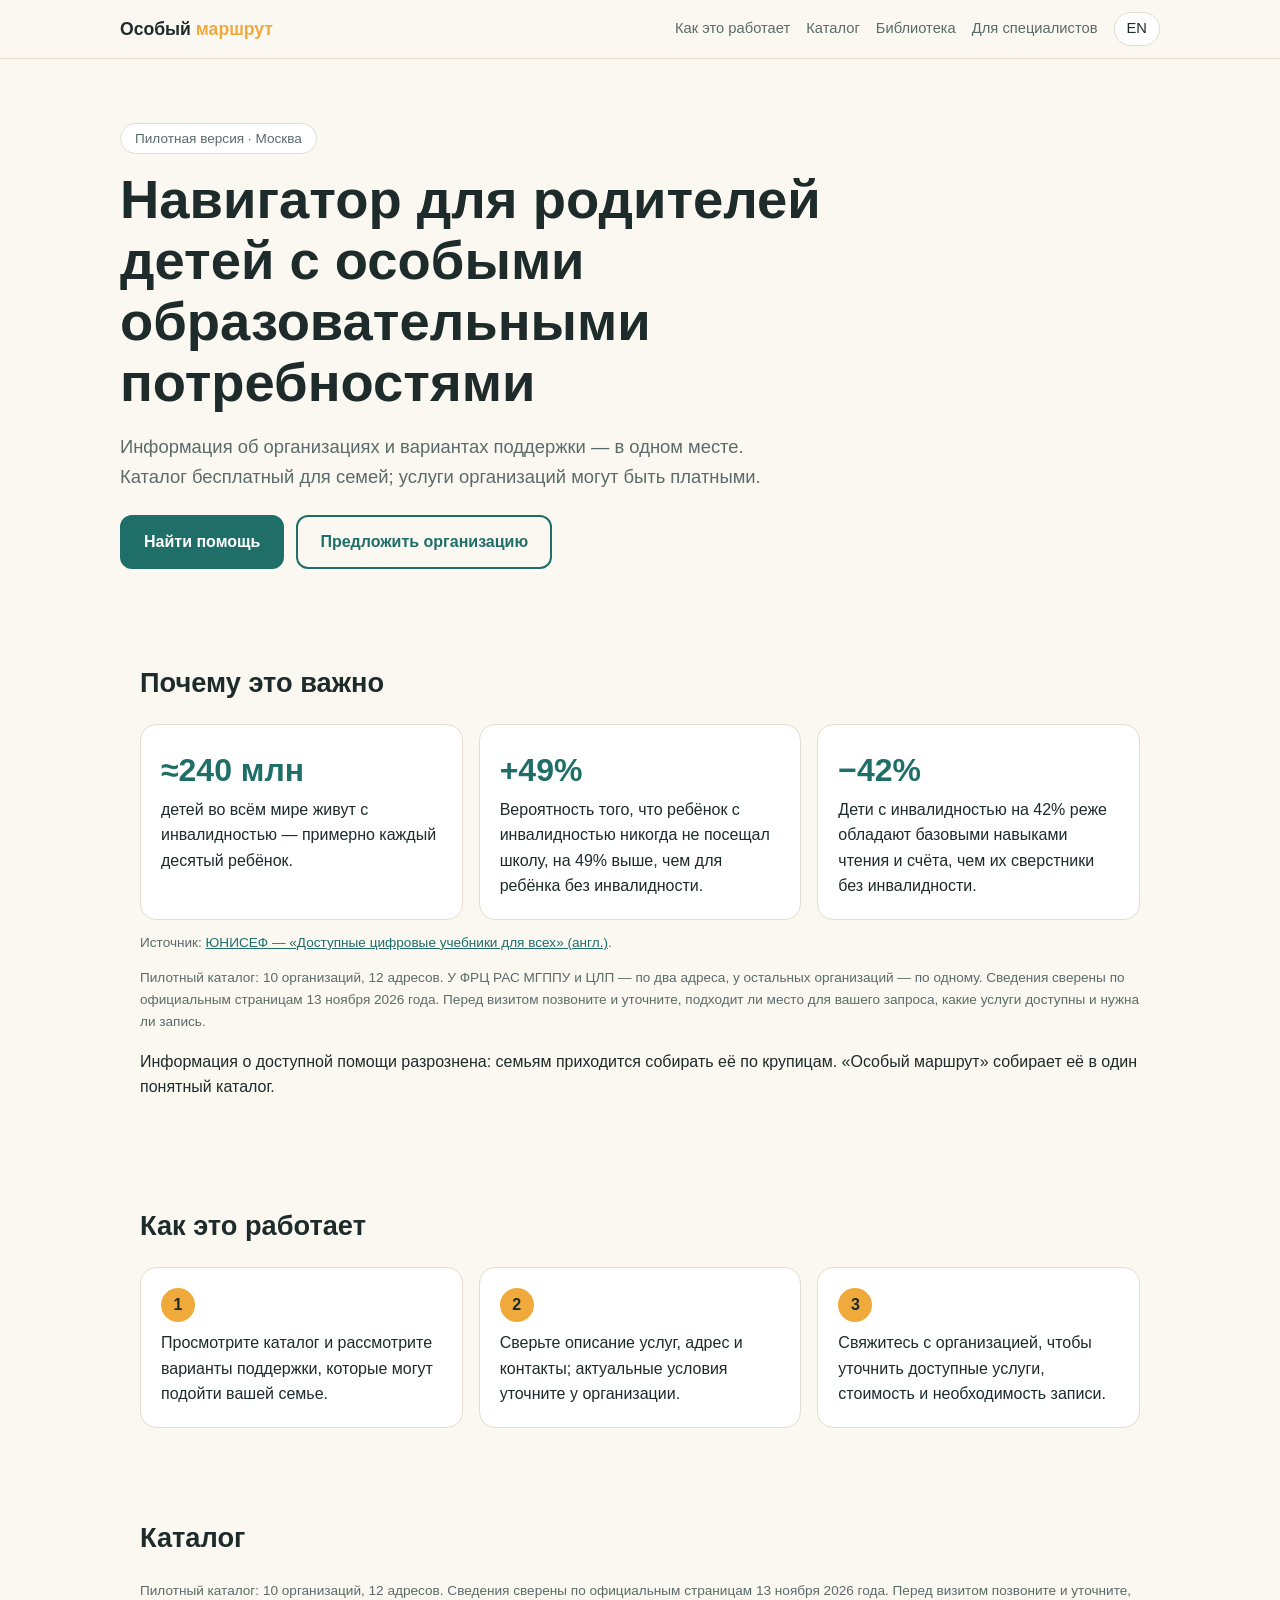
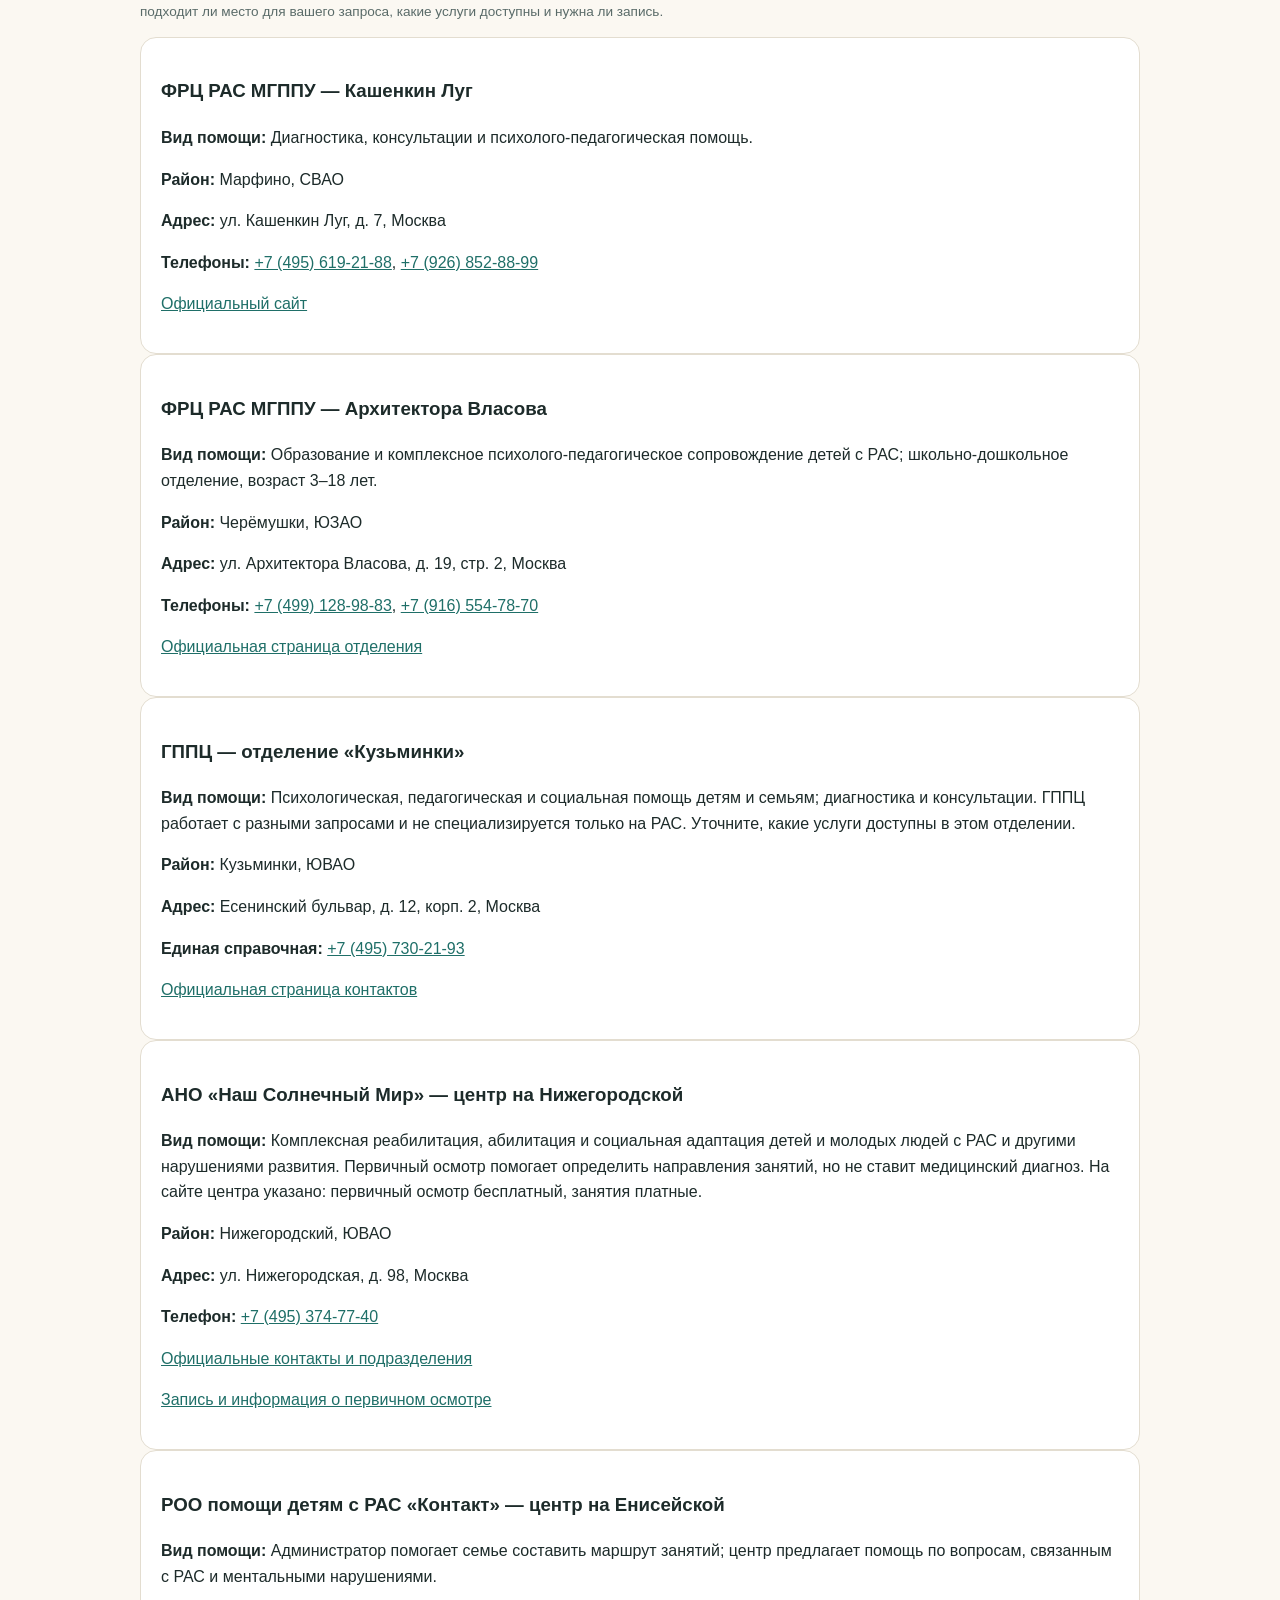
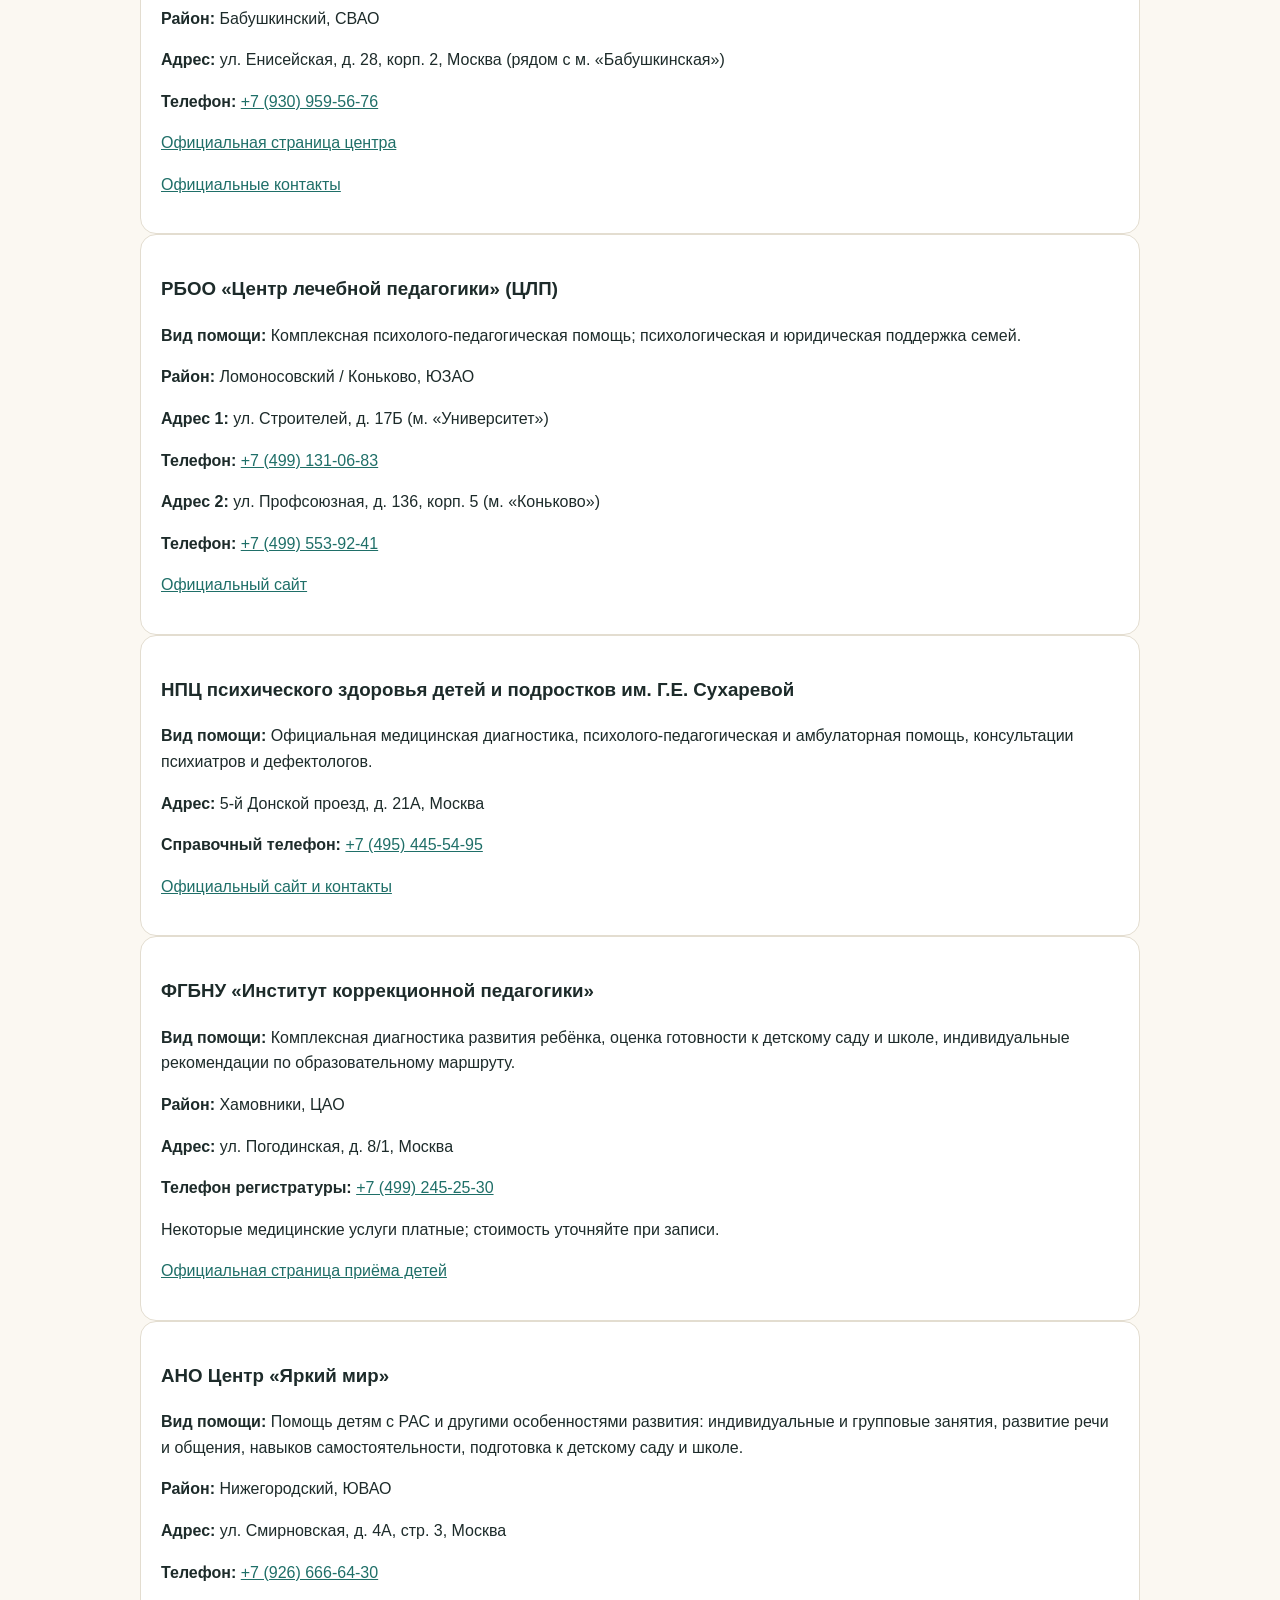
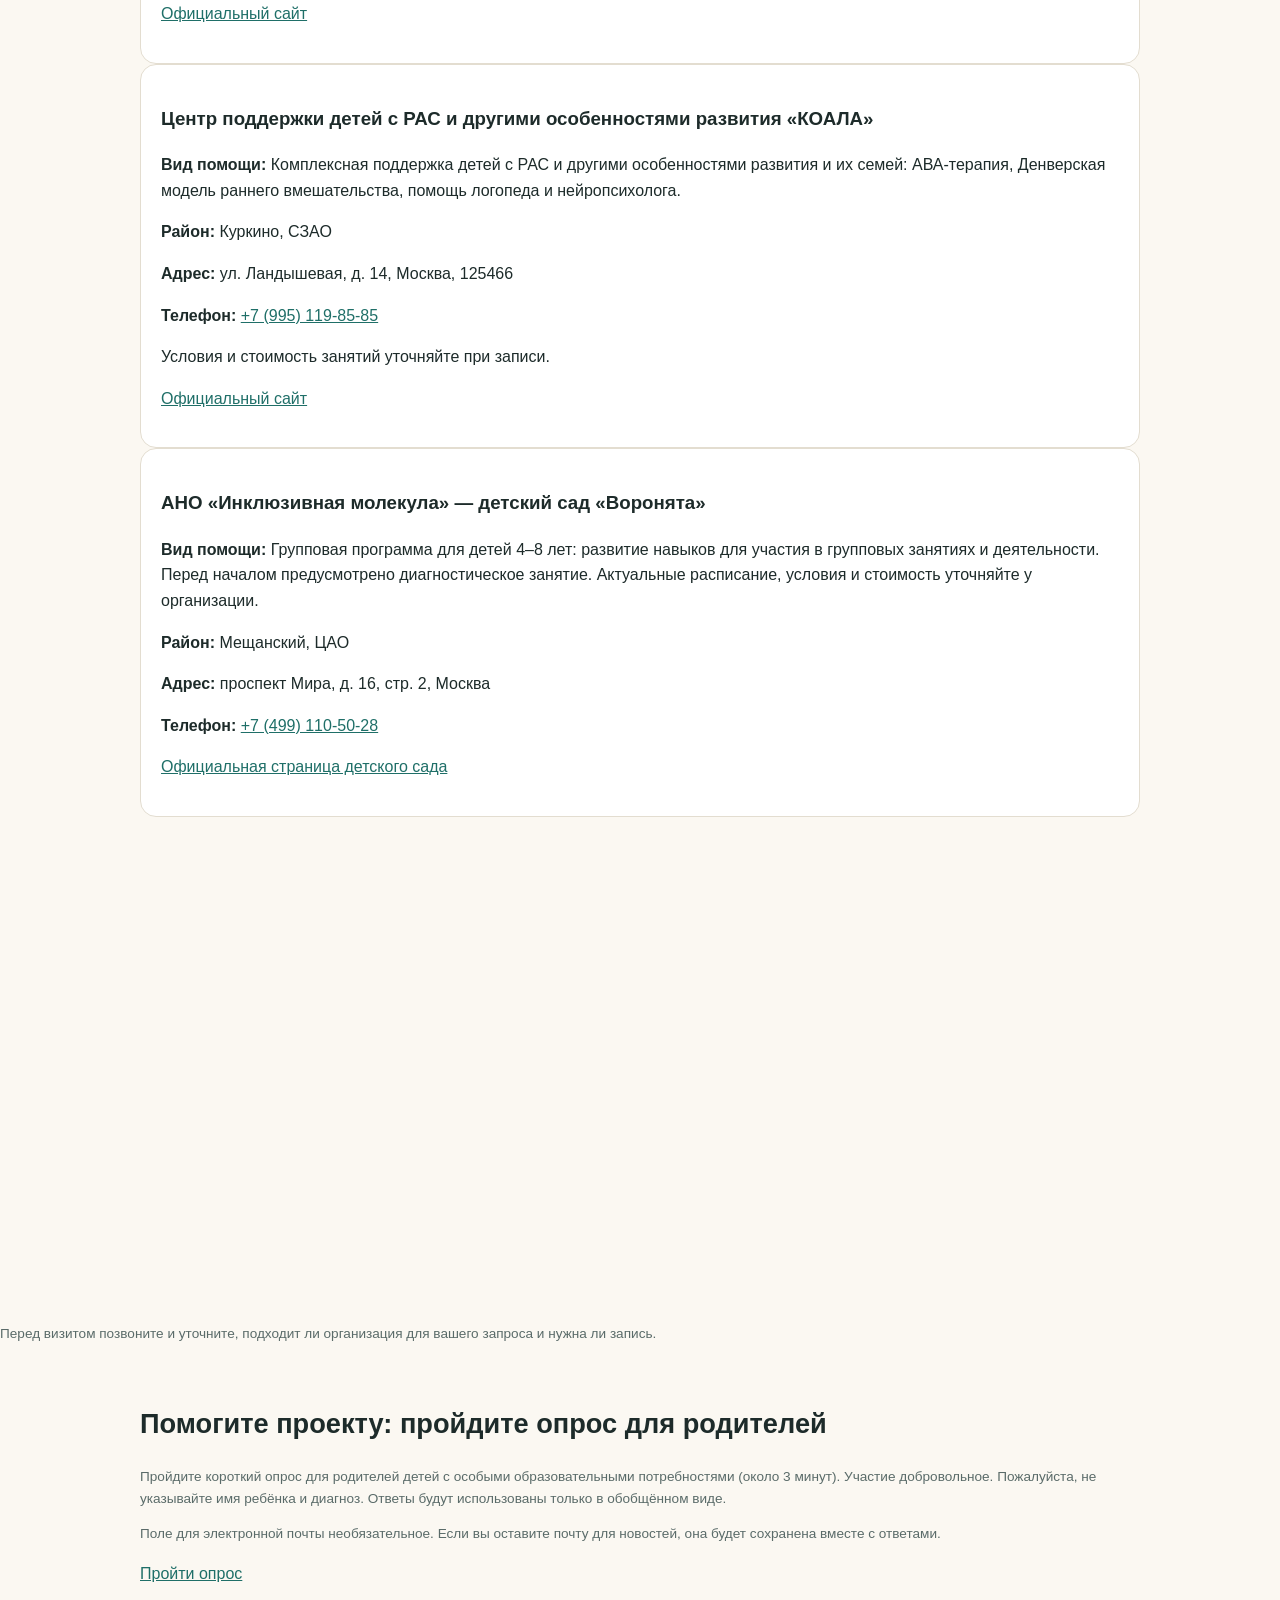
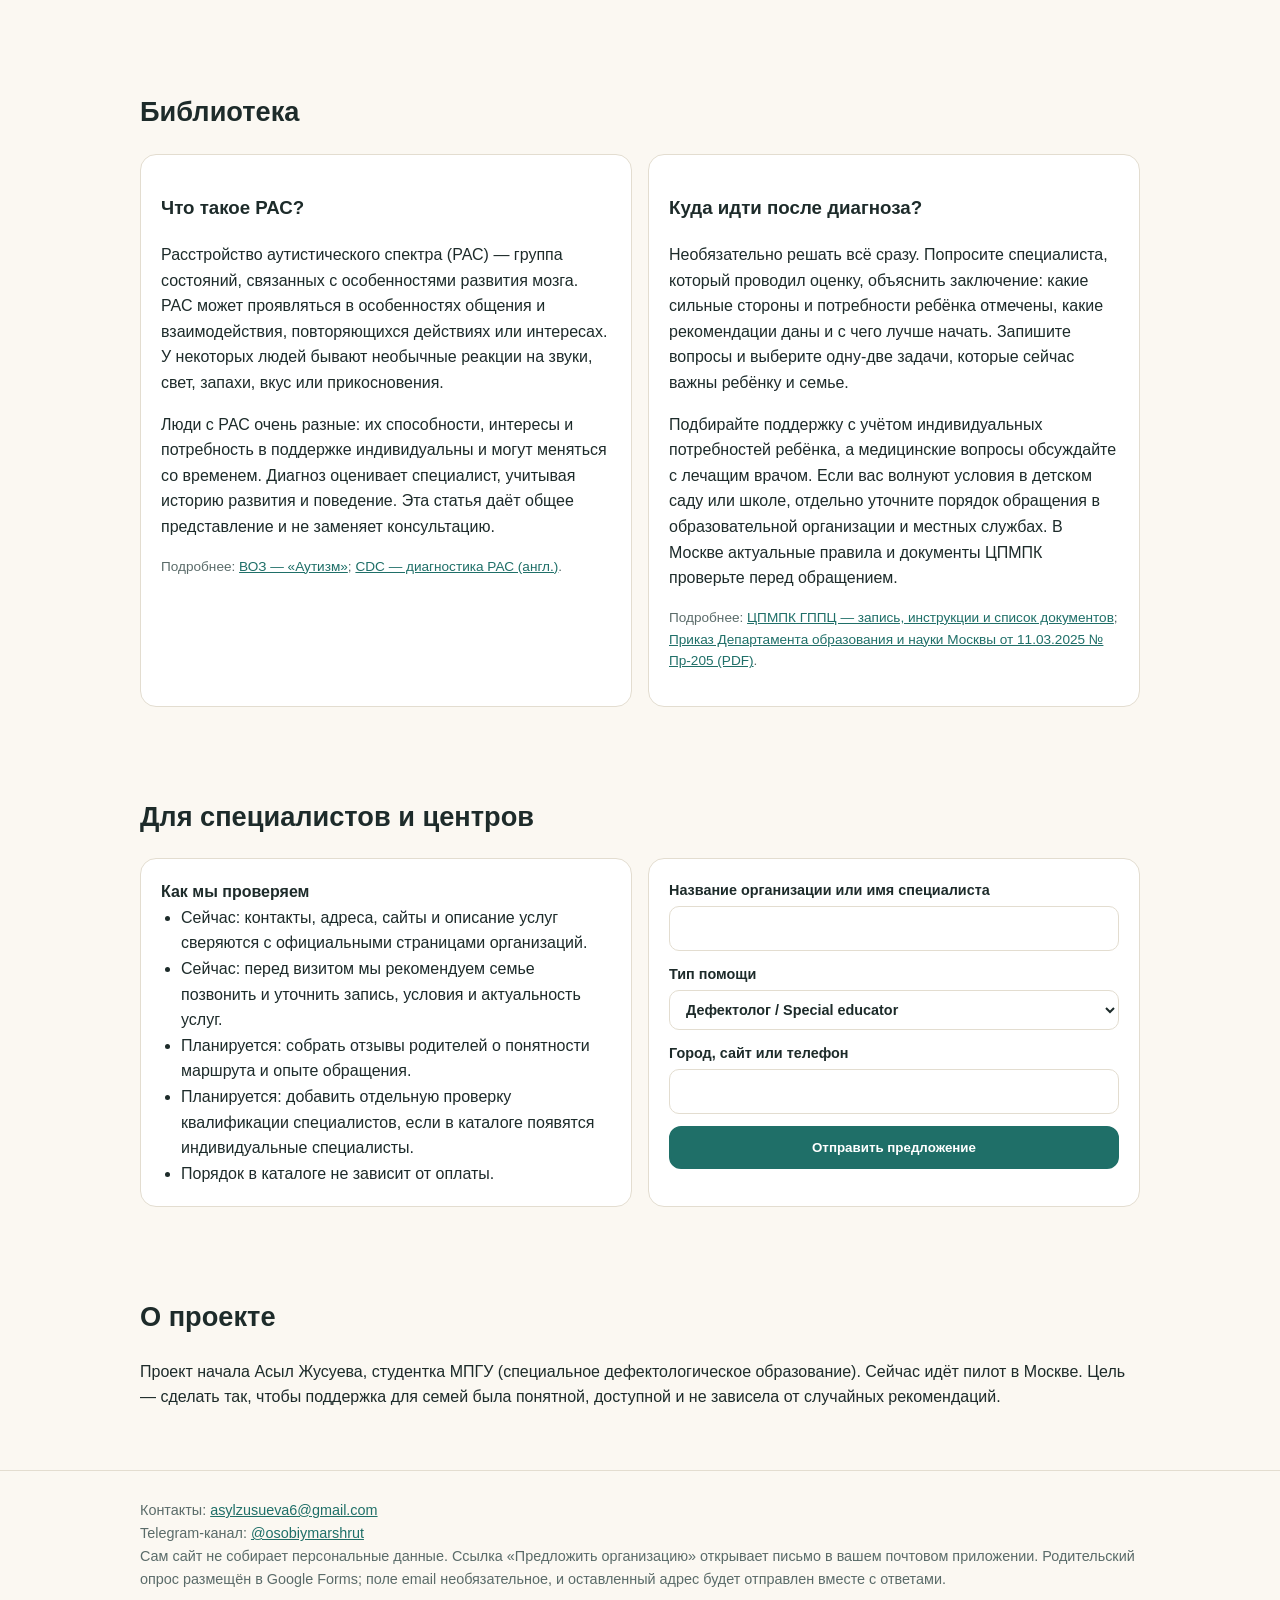
==== index.html @ 994936f3 "Update index.html" ====
<!DOCTYPE html>
<html lang="ru">
<head>
<meta name="description" content="Бесплатный навигатор для родителей детей с особыми образовательными потребностями: каталог организаций в Москве, библиотека, результаты пилотного опроса.">
<meta property="og:title" content="Особый маршрут — навигатор для родителей">
<meta property="og:description" content="Каталог организаций и полезные материалы для семей. Пилотная версия, Москва.">
<meta property="og:type" content="website">
<meta name="theme-color" content="#1f6f68">
<link rel="icon" href="data:image/svg+xml,%3Csvg xmlns='http://www.w3.org/2000/svg' viewBox='0 0 100 100'%3E%3Ctext y='.9em' font-size='90'%3E🧭%3C/text%3E%3C/svg%3E">
<style>
:root{--bg:#fbf8f2;--card:#fff;--ink:#1d2b2a;--muted:#5a6b69;--brand:#1f6f68;--brand-ink:#fff;--accent:#f0a93b;--line:#e3ddd0;box-sizing:border-box;padding-top:env(safe-area-inset-top,0px);padding-bottom:env(safe-area-inset-bottom,0px)}
@media (prefers-color-scheme:dark){:root:not([data-theme="light"]){--bg:#121a19;--card:#1b2625;--ink:#eef3f1;--muted:#a3b3b0;--brand:#4fb8ae;--brand-ink:#0c1f1d;--accent:#f0b24f;--line:#2c3b39}}
:root[data-theme="dark"]{--bg:#121a19;--card:#1b2625;--ink:#eef3f1;--muted:#a3b3b0;--brand:#4fb8ae;--brand-ink:#0c1f1d;--accent:#f0b24f;--line:#2c3b39}
html{scroll-padding-top:env(safe-area-inset-top,0px);scroll-behavior:smooth}
*,*::before,*::after{box-sizing:border-box}
body{margin:0;background:var(--bg);color:var(--ink);font-family:Manrope,"Segoe UI",Arial,sans-serif;line-height:1.6}
a{color:var(--brand)}
.wrap{max-width:1040px;margin:0 auto;padding:0 20px}
header{position:sticky;top:env(safe-area-inset-top,0px);z-index:5;background:var(--bg);border-bottom:1px solid var(--line)}
.bar{display:flex;align-items:center;justify-content:space-between;gap:12px;padding:12px 0}
.logo{font-weight:800;text-decoration:none;color:var(--ink);font-size:1.1rem}
.logo span{color:var(--accent)}
nav{display:flex;align-items:center;gap:16px;font-size:.92rem}
nav a{text-decoration:none;color:var(--muted)}
nav a:hover{color:var(--brand)}
@media(max-width:700px){nav a.l{display:none}}
.lang{border:1px solid var(--line);background:var(--card);color:var(--ink);border-radius:999px;padding:4px 12px;font:inherit;cursor:pointer}
.hero{padding:64px 0 48px}
.kick{display:inline-block;background:var(--card);border:1px solid var(--line);border-radius:999px;padding:4px 14px;font-size:.85rem;color:var(--muted)}
h1{font-size:clamp(2rem,5vw,3.4rem);line-height:1.12;margin:16px 0;font-weight:800;max-width:15em}
.lead{font-size:1.15rem;color:var(--muted);max-width:36em}
.btns{display:flex;flex-wrap:wrap;gap:12px;margin-top:24px}
.btn{display:inline-block;padding:12px 22px;border-radius:12px;font-weight:600;text-decoration:none;border:2px solid var(--brand)}
.btn.p{background:var(--brand);color:var(--brand-ink)}
.btn.s{color:var(--brand)}
section{padding:44px 0}
h2{font-size:1.7rem;margin:0 0 20px}
.grid{display:grid;grid-template-columns:repeat(auto-fit,minmax(230px,1fr));gap:16px}
.card{background:var(--card);border:1px solid var(--line);border-radius:16px;padding:20px}
.num{font-size:2rem;font-weight:800;color:var(--brand)}
.step b{display:inline-grid;place-items:center;width:34px;height:34px;border-radius:50%;background:var(--accent);color:#1d2b2a;margin-bottom:8px}
.note{font-size:.85rem;color:var(--muted);margin-top:12px}
.empty{border:2px dashed var(--line);border-radius:16px;padding:28px;text-align:center;color:var(--muted)}
form{display:grid;gap:12px;max-width:560px}
label{font-size:.9rem;font-weight:600;display:grid;gap:4px}
input,select,textarea{font:inherit;padding:10px 12px;border-radius:10px;border:1px solid var(--line);background:var(--card);color:var(--ink);width:100%}
ul.chk{padding-left:20px;margin:0}
footer{border-top:1px solid var(--line);padding:28px 0;color:var(--muted);font-size:.9rem}
</style>
</head>
<body>
<header><div class="wrap bar">
  <a class="logo" href="#top">Особый <span>маршрут</span></a>
  <nav>
    <a class="l" href="#how" data-ru="Как это работает" data-en="How it works">Как это работает</a>
    <a class="l" href="#catalog" data-ru="Каталог" data-en="Catalog">Каталог</a>
    <a class="l" href="#library" data-ru="Библиотека" data-en="Library">Библиотека</a>
    <a class="l" href="#join" data-ru="Для специалистов" data-en="For specialists">Для специалистов</a>
    <button class="lang" id="lang" type="button" aria-label="Language">EN</button>
  </nav>
</div></header>

<main id="top">
<div class="wrap hero">
  <span class="kick" data-ru="Пилотная версия · Москва" data-en="Pilot version · Moscow">Пилотная версия · Москва</span>
  <h1 data-ru="Навигатор для родителей детей с особыми образовательными потребностями" data-en="A navigator for parents of children with special educational needs">Навигатор для родителей детей с особыми образовательными потребностями</h1>
<p class="lead" data-ru="Информация об организациях и вариантах поддержки — в одном месте. Каталог бесплатный для семей; услуги организаций могут быть платными." data-en="Information about organizations and support options in one place. The catalog is free to use; services may have fees.">Информация об организациях и вариантах поддержки — в одном месте. Каталог бесплатный для семей; услуги организаций могут быть платными.</p>  <div class="btns">
    <a class="btn p" href="#catalog" data-ru="Найти помощь" data-en="Find support">Найти помощь</a>
    <a class="btn s" href="#join" data-ru="Предложить организацию" data-en="Suggest an organization">Предложить организацию</a>
  </div>
</div>

<section><div class="wrap">
  <h2 data-ru="Почему это важно" data-en="Why it matters">Почему это важно</h2>
  <div class="grid">
    <div class="card"><div class="num">≈240 <span data-ru="млн" data-en="million">млн</span></div><div data-ru="детей во всём мире живут с инвалидностью — примерно каждый десятый ребёнок." data-en="children worldwide live with a disability — about one in ten children.">детей во всём мире живут с инвалидностью — примерно каждый десятый ребёнок.</div></div>
<div class="card"><div class="num">+49%</div><div data-ru="Вероятность того, что ребёнок с инвалидностью никогда не посещал школу, на 49% выше, чем для ребёнка без инвалидности." data-en="Children with disabilities are 49% more likely than children without disabilities to have never attended school.">Вероятность того, что ребёнок с инвалидностью никогда не посещал школу, на 49% выше, чем для ребёнка без инвалидности.</div></div>
<div class="card"><div class="num">−42%</div><div data-ru="Дети с инвалидностью на 42% реже обладают базовыми навыками чтения и счёта, чем их сверстники без инвалидности." data-en="Children with disabilities are 42% less likely than their peers without disabilities to have foundational reading and numeracy skills.">Дети с инвалидностью на 42% реже обладают базовыми навыками чтения и счёта, чем их сверстники без инвалидности.</div></div>
  </div>
  <p class="note"><span data-ru="Источник:" data-en="Source:">Источник:</span> <a href="https://www.unicef.org/digitaleducation/reports/accessible-digital-textbooks-all" target="_blank" rel="noopener noreferrer" data-ru="ЮНИСЕФ — «Доступные цифровые учебники для всех» (англ.)" data-en="UNICEF — Accessible Digital Textbooks for All">ЮНИСЕФ — «Доступные цифровые учебники для всех» (англ.)</a>.</p>
<p class="note" data-ru="Пилотный каталог: 10 организаций, 12 адресов. У ФРЦ РАС МГППУ и ЦЛП — по два адреса, у остальных организаций — по одному. Сведения сверены по официальным страницам 13 ноября 2026 года. Перед визитом позвоните и уточните, подходит ли место для вашего запроса, какие услуги доступны и нужна ли запись." data-en="Pilot catalog: 10 organizations, 12 addresses. The Federal Resource Center for Autism, MSUPE, and the Center for Curative Pedagogics each have two addresses; each of the other organizations has one. Information was checked against official pages on November 13, 2026. Call before visiting to confirm whether the location suits your needs, which services are available, and whether an appointment is required.">Пилотный каталог: 10 организаций, 12 адресов. У ФРЦ РАС МГППУ и ЦЛП — по два адреса, у остальных организаций — по одному. Сведения сверены по официальным страницам 13 ноября 2026 года. Перед визитом позвоните и уточните, подходит ли место для вашего запроса, какие услуги доступны и нужна ли запись.</p>  <p data-ru="Информация о доступной помощи разрознена: семьям приходится собирать её по крупицам. «Особый маршрут» собирает её в один понятный каталог." data-en="Information about available help is scattered, and families piece it together on their own. Special Route gathers it into one clear catalog.">Информация о доступной помощи разрознена: семьям приходится собирать её по крупицам. «Особый маршрут» собирает её в один понятный каталог.</p>
</div></section>

<section id="how"><div class="wrap">
  <h2 data-ru="Как это работает" data-en="How it works">Как это работает</h2>
  <div class="grid">
   <div class="card step"><b>1</b><div data-ru="Просмотрите каталог и рассмотрите варианты поддержки, которые могут подойти вашей семье." data-en="Browse the catalog and consider support options that may suit your family.">Просмотрите каталог и рассмотрите варианты поддержки, которые могут подойти вашей семье.</div></div>
<div class="card step"><b>2</b><div data-ru="Сверьте описание услуг, адрес и контакты; актуальные условия уточните у организации." data-en="Review the listed services, address, and contact details; confirm current information with the organization.">Сверьте описание услуг, адрес и контакты; актуальные условия уточните у организации.</div></div>
<div class="card step"><b>3</b><div data-ru="Свяжитесь с организацией, чтобы уточнить доступные услуги, стоимость и необходимость записи." data-en="Contact the organization to confirm available services, fees, and whether an appointment is required.">Свяжитесь с организацией, чтобы уточнить доступные услуги, стоимость и необходимость записи.</div></div>
  </div>
</div></section>

<section id="catalog"><div class="wrap">
  <h2 data-ru="Каталог" data-en="Catalog">Каталог</h2>
<p class="note" data-ru="Пилотный каталог: 10 организаций, 12 адресов. Сведения сверены по официальным страницам 13 ноября 2026 года. Перед визитом позвоните и уточните, подходит ли место для вашего запроса, какие услуги доступны и нужна ли запись." data-en="Pilot catalog: 10 organizations, 12 addresses. Information was checked against official pages on November 13, 2026. Call before visiting to confirm whether the location suits your needs, which services are available, and whether an appointment is required.">Пилотный каталог: 10 организаций, 12 адресов. Сведения сверены по официальным страницам 13 ноября 2026 года. Перед визитом позвоните и уточните, подходит ли место для вашего запроса, какие услуги доступны и нужна ли запись.</p>

  <article class="card">
    <h3 data-ru="ФРЦ РАС МГППУ — Кашенкин Луг" data-en="Federal Resource Center for Autism, MSUPE — Kashenkin Lug">ФРЦ РАС МГППУ — Кашенкин Луг</h3>
    <p><strong data-ru="Вид помощи:" data-en="Support:">Вид помощи:</strong> <span data-ru="Диагностика, консультации и психолого-педагогическая помощь." data-en="Diagnostics, consultations, and psychological and educational support.">Диагностика, консультации и психолого-педагогическая помощь.</span></p>
    <p><strong data-ru="Район:" data-en="District:">Район:</strong> <span data-ru="Марфино, СВАО" data-en="Marfino, North-Eastern Administrative District">Марфино, СВАО</span></p>
    <p><strong data-ru="Адрес:" data-en="Address:">Адрес:</strong> <span data-ru="ул. Кашенкин Луг, д. 7, Москва" data-en="7 Kashenkin Lug Street, Moscow">ул. Кашенкин Луг, д. 7, Москва</span></p>
<p><strong data-ru="Телефоны:" data-en="Phone:">Телефоны:</strong> <a href="tel:+74956192188">+7 (495) 619-21-88</a>, <a href="tel:+79268528899">+7 (926) 852-88-99</a></p>    <p><a href="https://autism-frc.ru/" target="_blank" rel="noopener noreferrer" data-ru="Официальный сайт" data-en="Official website">Официальный сайт</a></p>
  </article>

  <article class="card">
    <h3 data-ru="ФРЦ РАС МГППУ — Архитектора Власова" data-en="Federal Resource Center for Autism, MSUPE — Architect Vlasov Street">ФРЦ РАС МГППУ — Архитектора Власова</h3>
    <p><strong data-ru="Вид помощи:" data-en="Support:">Вид помощи:</strong> <span data-ru="Образование и комплексное психолого-педагогическое сопровождение детей с РАС; школьно-дошкольное отделение, возраст 3–18 лет." data-en="Education and comprehensive psychological and educational support for children with autism; preschool and school department, ages 3–18.">Образование и комплексное психолого-педагогическое сопровождение детей с РАС; школьно-дошкольное отделение, возраст 3–18 лет.</span></p>
    <p><strong data-ru="Район:" data-en="District:">Район:</strong> <span data-ru="Черёмушки, ЮЗАО" data-en="Cheryomushki, South-Western Administrative District">Черёмушки, ЮЗАО</span></p>
    <p><strong data-ru="Адрес:" data-en="Address:">Адрес:</strong> <span data-ru="ул. Архитектора Власова, д. 19, стр. 2, Москва" data-en="19 Architect Vlasov Street, building 2, Moscow">ул. Архитектора Власова, д. 19, стр. 2, Москва</span></p>
    <p><strong data-ru="Телефоны:" data-en="Phone:">Телефоны:</strong> <a href="tel:+74991289883">+7 (499) 128-98-83</a>, <a href="tel:+79165547870">+7 (916) 554-78-70</a></p>
    <p><a href="https://mgppu.ru/project/56" target="_blank" rel="noopener noreferrer" data-ru="Официальная страница отделения" data-en="Official department page">Официальная страница отделения</a></p>
  </article>

  <article class="card">
    <h3 data-ru="ГППЦ — отделение «Кузьминки»" data-en="City Psychological and Educational Center — Kuzminki branch">ГППЦ — отделение «Кузьминки»</h3>
    <p><strong data-ru="Вид помощи:" data-en="Support:">Вид помощи:</strong> <span data-ru="Психологическая, педагогическая и социальная помощь детям и семьям; диагностика и консультации. ГППЦ работает с разными запросами и не специализируется только на РАС. Уточните, какие услуги доступны в этом отделении." data-en="Psychological, educational and social support for children and families; assessments and consultations. The center works with a range of needs and is not autism-specific. Ask which services are available at this branch.">Психологическая, педагогическая и социальная помощь детям и семьям; диагностика и консультации. ГППЦ работает с разными запросами и не специализируется только на РАС. Уточните, какие услуги доступны в этом отделении.</span></p>
    <p><strong data-ru="Район:" data-en="District:">Район:</strong> <span data-ru="Кузьминки, ЮВАО" data-en="Kuzminki, South-Eastern Administrative District">Кузьминки, ЮВАО</span></p>
    <p><strong data-ru="Адрес:" data-en="Address:">Адрес:</strong> <span data-ru="Есенинский бульвар, д. 12, корп. 2, Москва" data-en="12 Yeseninsky Boulevard, building 2, Moscow">Есенинский бульвар, д. 12, корп. 2, Москва</span></p>
    <p><strong data-ru="Единая справочная:" data-en="Information line:">Единая справочная:</strong> <a href="tel:+74957302193">+7 (495) 730-21-93</a></p>
    <p><a href="https://gppc.ru/contacts/" target="_blank" rel="noopener noreferrer" data-ru="Официальная страница контактов" data-en="Official contacts page">Официальная страница контактов</a></p>
    </article>
  <article class="card">
  <h3 data-ru="АНО «Наш Солнечный Мир» — центр на Нижегородской" data-en="ANO “Our Sunny World” — Nizhegorodskaya center">АНО «Наш Солнечный Мир» — центр на Нижегородской</h3>
  <p><strong data-ru="Вид помощи:" data-en="Support:">Вид помощи:</strong> <span data-ru="Комплексная реабилитация, абилитация и социальная адаптация детей и молодых людей с РАС и другими нарушениями развития. Первичный осмотр помогает определить направления занятий, но не ставит медицинский диагноз. На сайте центра указано: первичный осмотр бесплатный, занятия платные." data-en="Comprehensive rehabilitation, habilitation and social adaptation for children and young people with autism spectrum disorder and other developmental conditions. The initial appointment helps identify possible support options but does not provide a medical diagnosis. The center states that the initial appointment is free and sessions are paid.">Комплексная реабилитация, абилитация и социальная адаптация детей и молодых людей с РАС и другими нарушениями развития. Первичный осмотр помогает определить направления занятий, но не ставит медицинский диагноз. На сайте центра указано: первичный осмотр бесплатный, занятия платные.</span></p>
  <p><strong data-ru="Район:" data-en="District:">Район:</strong> <span data-ru="Нижегородский, ЮВАО" data-en="Nizhegorodsky District, South-Eastern Administrative District">Нижегородский, ЮВАО</span></p>
  <p><strong data-ru="Адрес:" data-en="Address:">Адрес:</strong> <span data-ru="ул. Нижегородская, д. 98, Москва" data-en="98 Nizhegorodskaya Street, Moscow">ул. Нижегородская, д. 98, Москва</span></p>
  <p><strong data-ru="Телефон:" data-en="Phone:">Телефон:</strong> <a href="tel:+74953747740">+7 (495) 374-77-40</a></p>
  <p><a href="https://solnechnymir.ru/contacts/" target="_blank" rel="noopener noreferrer" data-ru="Официальные контакты и подразделения" data-en="Official contacts and locations">Официальные контакты и подразделения</a></p>
  <p><a href="https://solnechnymir.ru/complex-program/initial/" target="_blank" rel="noopener noreferrer" data-ru="Запись и информация о первичном осмотре" data-en="Appointments and initial visit information">Запись и информация о первичном осмотре</a></p>
  </article>
<article class="card">
  <h3 data-ru="РОО помощи детям с РАС «Контакт» — центр на Енисейской" data-en="Contact — Eniseyskaya Center">РОО помощи детям с РАС «Контакт» — центр на Енисейской</h3>
  <p><strong data-ru="Вид помощи:" data-en="Support:">Вид помощи:</strong> <span data-ru="Администратор помогает семье составить маршрут занятий; центр предлагает помощь по вопросам, связанным с РАС и ментальными нарушениями." data-en="The administrator helps families plan activities; the center offers support related to autism and mental disabilities.">Администратор помогает семье составить маршрут занятий; центр предлагает помощь по вопросам, связанным с РАС и ментальными нарушениями.</span></p>
  <p><strong data-ru="Район:" data-en="District:">Район:</strong> <span data-ru="Бабушкинский, СВАО" data-en="Babushkinsky District, North-Eastern Administrative District">Бабушкинский, СВАО</span></p>
  <p><strong data-ru="Адрес:" data-en="Address:">Адрес:</strong> <span data-ru="ул. Енисейская, д. 28, корп. 2, Москва (рядом с м. «Бабушкинская»)" data-en="28, building 2, Eniseyskaya Street, Moscow (near Babushkinskaya metro)">ул. Енисейская, д. 28, корп. 2, Москва (рядом с м. «Бабушкинская»)</span></p>
  <p><strong data-ru="Телефон:" data-en="Phone:">Телефон:</strong> <a href="tel:+79309595676">+7 (930) 959-56-76</a></p>
  <p><a href="https://contact-autism.ru/projects/eniseyskaya" target="_blank" rel="noopener noreferrer" data-ru="Официальная страница центра" data-en="Official center page">Официальная страница центра</a></p>
  <p><a href="https://contact-autism.ru/about/contacts" target="_blank" rel="noopener noreferrer" data-ru="Официальные контакты" data-en="Official contacts">Официальные контакты</a></p>
</article>
    <article class="card">
  <h3 data-ru="РБОО «Центр лечебной педагогики» (ЦЛП)" data-en="Center for Curative Pedagogics (CCP)">РБОО «Центр лечебной педагогики» (ЦЛП)</h3>
  <p><strong data-ru="Вид помощи:" data-en="Support:">Вид помощи:</strong> <span data-ru="Комплексная психолого-педагогическая помощь; психологическая и юридическая поддержка семей." data-en="Comprehensive psycho-pedagogical support; psychological and legal support for families.">Комплексная психолого-педагогическая помощь; психологическая и юридическая поддержка семей.</span></p>
  <p><strong data-ru="Район:" data-en="District:">Район:</strong> <span data-ru="Ломоносовский / Коньково, ЮЗАО" data-en="Lomonosovsky / Konkovo, South-Western Administrative District">Ломоносовский / Коньково, ЮЗАО</span></p>
  <p><strong data-ru="Адрес 1:" data-en="Address 1:">Адрес 1:</strong> <span data-ru="ул. Строителей, д. 17Б (м. «Университет»)" data-en="17B, Stroiteley Street (Universitet metro)">ул. Строителей, д. 17Б (м. «Университет»)</span></p>
  <p><strong data-ru="Телефон:" data-en="Phone:">Телефон:</strong> <a href="tel:+74991310683">+7 (499) 131-06-83</a></p>
  <p><strong data-ru="Адрес 2:" data-en="Address 2:">Адрес 2:</strong> <span data-ru="ул. Профсоюзная, д. 136, корп. 5 (м. «Коньково»)" data-en="136, building 5, Profsoyuznaya Street (Konkovo metro)">ул. Профсоюзная, д. 136, корп. 5 (м. «Коньково»)</span></p>
  <p><strong data-ru="Телефон:" data-en="Phone:">Телефон:</strong> <a href="tel:+74995539241">+7 (499) 553-92-41</a></p>
  <p><a href="https://ccp.org.ru/" target="_blank" rel="noopener noreferrer" data-ru="Официальный сайт" data-en="Official website">Официальный сайт</a></p>
</article>
    <article class="card">
  <h3 data-ru="НПЦ психического здоровья детей и подростков им. Г.Е. Сухаревой" data-en="Sukhareva Center for Mental Health of Children and Adolescents">НПЦ психического здоровья детей и подростков им.<!--citation:1--><!--citation:2--><!--citation:5--> Г.Е. Сухаревой</h3>
<p><strong data-ru="Вид помощи:" data-en="Support:">Вид помощи:</strong> <span data-ru="Официальная медицинская диагностика, психолого-педагогическая и амбулаторная помощь, консультации психиатров и дефектологов." data-en="Official medical diagnosis, psycho-pedagogical and outpatient care, consultations with psychiatrists and defectologists.">Официальная медицинская диагностика, психолого-педагогическая и амбулаторная помощь, консультации психиатров и дефектологов.</span></p>
      <p><strong data-ru="Адрес:" data-en="Address:">Адрес:</strong> <span data-ru="5-й Донской проезд, д. 21А, Москва" data-en="21A, 5th Donskoy Drive, Moscow">5-й Донской проезд, д. 21А, Москва</span></p>
<p><strong data-ru="Справочный телефон:" data-en="Information line:">Справочный телефон:</strong> <a href="tel:+74954455495">+7 (495) 445-54-95</a></p>
<p><a href="https://suhareva-center.mos.ru/" target="_blank" rel="noopener noreferrer" data-ru="Официальный сайт и контакты" data-en="Official website and contacts">Официальный сайт и контакты</a></p>
</article>
<article class="card">
  <h3 data-ru="ФГБНУ «Институт коррекционной педагогики»" data-en="Institute of Special Education">ФГБНУ «Институт коррекционной педагогики»</h3>
  <p><strong data-ru="Вид помощи:" data-en="Support:">Вид помощи:</strong> <span data-ru="Комплексная диагностика развития ребёнка, оценка готовности к детскому саду и школе, индивидуальные рекомендации по образовательному маршруту." data-en="Comprehensive assessment of child development, kindergarten and school readiness, and individual recommendations for the educational pathway.">Комплексная диагностика развития ребёнка, оценка готовности к детскому саду и школе, индивидуальные рекомендации по образовательному маршруту.</span></p>
  <p><strong data-ru="Район:" data-en="District:">Район:</strong> <span data-ru="Хамовники, ЦАО" data-en="Khamovniki, Central Administrative District">Хамовники, ЦАО</span></p>
  <p><strong data-ru="Адрес:" data-en="Address:">Адрес:</strong> <span data-ru="ул. Погодинская, д. 8/1, Москва" data-en="8/1 Pogodinskaya Street, Moscow">ул. Погодинская, д. 8/1, Москва</span></p>
  <p><strong data-ru="Телефон регистратуры:" data-en="Registration phone:">Телефон регистратуры:</strong> <a href="tel:+74992452530">+7 (499) 245-25-30</a></p>
  <p><span data-ru="Некоторые медицинские услуги платные; стоимость уточняйте при записи." data-en="Some medical services are paid; confirm the cost when booking.">Некоторые медицинские услуги платные; стоимость уточняйте при записи.</span></p>
  <p><a href="https://prodeti.ikp-rao.ru/" target="_blank" rel="noopener noreferrer" data-ru="Официальная страница приёма детей" data-en="Official child services and appointments">Официальная страница приёма детей</a></p>
</article>
  <article class="card">
  <h3 data-ru="АНО Центр «Яркий мир»" data-en="Yarkiy Mir Center">АНО Центр «Яркий мир»</h3>
  <p><strong data-ru="Вид помощи:" data-en="Support:">Вид помощи:</strong> <span data-ru="Помощь детям с РАС и другими особенностями развития: индивидуальные и групповые занятия, развитие речи и общения, навыков самостоятельности, подготовка к детскому саду и школе." data-en="Support for children with autism and other developmental differences: individual and group sessions, speech and communication development, independence skills, and preparation for kindergarten and school.">Помощь детям с РАС и другими особенностями развития: индивидуальные и групповые занятия, развитие речи и общения, навыков самостоятельности, подготовка к детскому саду и школе.</span></p>
  <p><strong data-ru="Район:" data-en="District:">Район:</strong> <span data-ru="Нижегородский, ЮВАО" data-en="Nizhegorodsky District, South-Eastern Administrative District">Нижегородский, ЮВАО</span></p>
  <p><strong data-ru="Адрес:" data-en="Address:">Адрес:</strong> <span data-ru="ул. Смирновская, д. 4А, стр. 3, Москва" data-en="4A, building 3, Smirnovskaya Street, Moscow">ул. Смирновская, д. 4А, стр. 3, Москва</span></p>
  <p><strong data-ru="Телефон:" data-en="Phone:">Телефон:</strong> <a href="tel:+79266666430">+7 (926) 666-64-30</a></p>
  <p><a href="https://yarkiymiraba.ru/" target="_blank" rel="noopener noreferrer" data-ru="Официальный сайт" data-en="Official website">Официальный сайт</a></p>
</article>
<article class="card">
  <h3 data-ru="Центр поддержки детей с РАС и другими особенностями развития «КОАЛА»" data-en="KOALA Center for Children with Autism and Other Developmental Differences">Центр поддержки детей с РАС и другими особенностями развития «КОАЛА»</h3>
  <p><strong data-ru="Вид помощи:" data-en="Support:">Вид помощи:</strong> <span data-ru="Комплексная поддержка детей с РАС и другими особенностями развития и их семей: АВА-терапия, Денверская модель раннего вмешательства, помощь логопеда и нейропсихолога." data-en="Comprehensive support for children with autism and other developmental differences and their families: ABA therapy, the Early Start Denver Model, and support from speech-language and neuropsychology specialists.">Комплексная поддержка детей с РАС и другими особенностями развития и их семей: АВА-терапия, Денверская модель раннего вмешательства, помощь логопеда и нейропсихолога.</span></p>
  <p><strong data-ru="Район:" data-en="District:">Район:</strong> <span data-ru="Куркино, СЗАО" data-en="Kurkino, North-Western Administrative District">Куркино, СЗАО</span></p>
  <p><strong data-ru="Адрес:" data-en="Address:">Адрес:</strong> <span data-ru="ул. Ландышевая, д. 14, Москва, 125466" data-en="14 Landyshevaya Street, Moscow, 125466">ул. Ландышевая, д. 14, Москва, 125466</span></p>
  <p><strong data-ru="Телефон:" data-en="Phone:">Телефон:</strong> <a href="tel:+79951198585">+7 (995) 119-85-85</a></p>
  <p><span data-ru="Условия и стоимость занятий уточняйте при записи." data-en="Confirm appointment details and fees when booking.">Условия и стоимость занятий уточняйте при записи.</span></p>
  <p><a href="https://koala.help/" target="_blank" rel="noopener noreferrer" data-ru="Официальный сайт" data-en="Official website">Официальный сайт</a></p>
</article>
  <article class="card">
  <h3 data-ru="АНО «Инклюзивная молекула» — детский сад «Воронята»" data-en="Inclusive Molecule — Voronyata Kindergarten">АНО «Инклюзивная молекула» — детский сад «Воронята»</h3>
  <p><strong data-ru="Вид помощи:" data-en="Support:">Вид помощи:</strong> <span data-ru="Групповая программа для детей 4–8 лет: развитие навыков для участия в групповых занятиях и деятельности. Перед началом предусмотрено диагностическое занятие. Актуальные расписание, условия и стоимость уточняйте у организации." data-en="A group program for children ages 4–8, focused on skills for taking part in group activities. An assessment session is provided before the program begins. Confirm the current schedule, terms, and fee with the organization.">Групповая программа для детей 4–8 лет: развитие навыков для участия в групповых занятиях и деятельности. Перед началом предусмотрено диагностическое занятие. Актуальные расписание, условия и стоимость уточняйте у организации.</span></p>
  <p><strong data-ru="Район:" data-en="District:">Район:</strong> <span data-ru="Мещанский, ЦАО" data-en="Meshchansky District, Central Administrative District">Мещанский, ЦАО</span></p>
  <p><strong data-ru="Адрес:" data-en="Address:">Адрес:</strong> <span data-ru="проспект Мира, д. 16, стр. 2, Москва" data-en="16, building 2, Prospekt Mira, Moscow">проспект Мира, д. 16, стр. 2, Москва</span></p>
  <p><strong data-ru="Телефон:" data-en="Phone:">Телефон:</strong> <a href="tel:+74991105028">+7 (499) 110-50-28</a></p>
  <p><a href="https://ano-im.ru/detsad/" target="_blank" rel="noopener noreferrer" data-ru="Официальная страница детского сада" data-en="Official kindergarten page">Официальная страница детского сада</a></p>
</article>
</div>
</div></section>
<div style="width:100%;height:450px;overflow:hidden;border-radius:16px;">
<script type="text/javascript" charset="utf-8" async src="https://api-maps.yandex.ru/services/constructor/1.0/js/?um=constructor%3A5fd80a9a4d7dda465474ad580f74e5d1378472efde8ef8653be5f6458a5079dd&amp;width=100%25&amp;height=450&amp;lang=ru_RU&amp;scroll=true"></script>
</div>
<p class="note">Перед визитом позвоните и уточните, подходит ли организация для вашего запроса и нужна ли запись.</p>
<section id="survey"><div class="wrap">
  <h2 data-ru="Помогите проекту: пройдите опрос для родителей" data-en="Help the project: take the parent survey">Помогите проекту: пройдите опрос для родителей</h2>
  <p class="note" data-ru="Пройдите короткий опрос для родителей детей с особыми образовательными потребностями (около 3 минут). Участие добровольное. Пожалуйста, не указывайте имя ребёнка и диагноз. Ответы будут использованы только в обобщённом виде." data-en="Take a short survey (about 3 minutes) for parents of children with special educational needs. Participation is voluntary. Please do not include your child's name or diagnosis. Responses will be used only in aggregate.">Пройдите короткий опрос для родителей детей с особыми образовательными потребностями (около 3 минут). Участие добровольное. Пожалуйста, не указывайте имя ребёнка и диагноз. Ответы будут использованы только в обобщённом виде.</p>
  <p class="note" data-ru="Поле для электронной почты необязательное. Если вы оставите почту для новостей, она будет сохранена вместе с ответами." data-en="The email field is optional. If you provide your email for project updates, it will be stored with your answers.">Поле для электронной почты необязательное. Если вы оставите почту для новостей, она будет сохранена вместе с ответами.</p>
  <p><a href="https://forms.gle/DDDPxhcRuimxTaWK6" target="_blank" rel="noopener noreferrer" data-ru="Пройти опрос" data-en="Take the survey">Пройти опрос</a></p>
</div></section>
  <section id="library">
  <div class="wrap">
    <h2 data-ru="Библиотека" data-en="Library">Библиотека</h2>
    <div class="grid">
      <article class="card">
<h3 data-ru="Что такое РАС?" data-en="What is autism spectrum disorder (ASD)?">Что такое РАС?</h3>
<p data-ru="Расстройство аутистического спектра (РАС) — группа состояний, связанных с особенностями развития мозга. РАС может проявляться в особенностях общения и взаимодействия, повторяющихся действиях или интересах. У некоторых людей бывают необычные реакции на звуки, свет, запахи, вкус или прикосновения." data-en="Autism spectrum disorder (ASD) is a group of conditions related to differences in brain development. ASD may involve differences in communication and social interaction, as well as repetitive behaviors or interests. Some people react unusually to sounds, light, smells, tastes, or touch.">Расстройство аутистического спектра (РАС) — группа состояний, связанных с особенностями развития мозга. РАС может проявляться в особенностях общения и взаимодействия, повторяющихся действиях или интересах. У некоторых людей бывают необычные реакции на звуки, свет, запахи, вкус или прикосновения.</p>        <p data-ru="Люди с РАС очень разные: их способности, интересы и потребность в поддержке индивидуальны и могут меняться со временем. Диагноз оценивает специалист, учитывая историю развития и поведение. Эта статья даёт общее представление и не заменяет консультацию." data-en="Every person with ASD is different: their abilities, interests, and support needs are individual and may change over time. A diagnosis is made by a qualified professional who considers the person’s developmental history and behavior. This article provides general information and does not replace a professional consultation.">Люди с РАС очень разные: их способности, интересы и потребность в поддержке индивидуальны и могут меняться со временем. Диагноз оценивает специалист, учитывая историю развития и поведение. Эта статья даёт общее представление и не заменяет консультацию.</p>
   <p class="note"><span data-ru="Подробнее:" data-en="Learn more:">Подробнее:</span> <a href="https://www.who.int/ru/news-room/fact-sheets/detail/autism-spectrum-disorders" target="_blank" rel="noopener" data-ru="ВОЗ — «Аутизм»" data-en="WHO — Autism fact sheet (in Russian)">ВОЗ — «Аутизм»</a>; <a href="https://www.cdc.gov/autism/hcp/diagnosis/index.html" target="_blank" rel="noopener" data-ru="CDC — диагностика РАС (англ.)" data-en="CDC — Diagnosing autism">CDC — диагностика РАС (англ.)</a>.</p> 
      </article>

      <article class="card">
      <h3 data-ru="Куда идти после диагноза?" data-en="Where to go after a diagnosis?">Куда идти после диагноза?</h3>
<p data-ru="Необязательно решать всё сразу. Попросите специалиста, который проводил оценку, объяснить заключение: какие сильные стороны и потребности ребёнка отмечены, какие рекомендации даны и с чего лучше начать. Запишите вопросы и выберите одну-две задачи, которые сейчас важны ребёнку и семье." data-en="You do not have to solve everything at once. Ask the specialist who carried out the assessment to explain the report: what strengths and needs were identified, what recommendations were given, and where it may be best to start. Write down your questions and choose one or two priorities that are most important for your child and family right now.">Необязательно решать всё сразу. Попросите специалиста, который проводил оценку, объяснить заключение: какие сильные стороны и потребности ребёнка отмечены, какие рекомендации даны и с чего лучше начать. Запишите вопросы и выберите одну-две задачи, которые сейчас важны ребёнку и семье.</p>        <p data-ru="Подбирайте поддержку с учётом индивидуальных потребностей ребёнка, а медицинские вопросы обсуждайте с лечащим врачом. Если вас волнуют условия в детском саду или школе, отдельно уточните порядок обращения в образовательной организации и местных службах. В Москве актуальные правила и документы ЦПМПК проверьте перед обращением." data-en="Choose support based on your child’s individual needs, and discuss medical questions with your child’s doctor. If you are concerned about kindergarten or school conditions, check the procedure with the educational organization and local services. In Moscow, check the current rules and required documents for the Central Psychological, Medical and Pedagogical Commission before applying.">Подбирайте поддержку с учётом индивидуальных потребностей ребёнка, а медицинские вопросы обсуждайте с лечащим врачом. Если вас волнуют условия в детском саду или школе, отдельно уточните порядок обращения в образовательной организации и местных службах. В Москве актуальные правила и документы ЦПМПК проверьте перед обращением.</p>
             <p class="note"><span data-ru="Подробнее:" data-en="Learn more:">Подробнее:</span> <a href="https://gppc.ru/czpmpk/" target="_blank" rel="noopener" data-ru="ЦПМПК ГППЦ — запись, инструкции и список документов" data-en="Central Psychological, Medical and Pedagogical Commission (CPMPC) of the City Psychological and Educational Center — appointments, instructions, and required documents">ЦПМПК ГППЦ — запись, инструкции и список документов</a>; <a href="https://www.mos.ru/upload/documents/files/3885/Pr205_ot_11032025.pdf" target="_blank" rel="noopener" data-ru="Приказ Департамента образования и науки Москвы от 11.03.2025 № Пр-205 (PDF)" data-en="Moscow Department of Education and Science Order No. Pr-205 dated March 11, 2025 (PDF)">Приказ Департамента образования и науки Москвы от 11.03.2025 № Пр-205 (PDF)</a>.</p>
      </article>
  </div>
</section><section id="join"><div class="wrap">
  <h2 data-ru="Для специалистов и центров" data-en="For specialists and centers">Для специалистов и центров</h2>
  <div class="grid">
   <div class="card">
  <b data-ru="Как мы проверяем" data-en="How we verify">Как мы проверяем</b>
  <ul class="chk">
    <li data-ru="Сейчас: контакты, адреса, сайты и описание услуг сверяются с официальными страницами организаций." data-en="Now: contacts, addresses, websites, and service descriptions are checked against official organization pages.">Сейчас: контакты, адреса, сайты и описание услуг сверяются с официальными страницами организаций.</li>
    <li data-ru="Сейчас: перед визитом мы рекомендуем семье позвонить и уточнить запись, условия и актуальность услуг." data-en="Now: before visiting, we recommend that families call to confirm appointments, conditions, and current services.">Сейчас: перед визитом мы рекомендуем семье позвонить и уточнить запись, условия и актуальность услуг.</li>
    <li data-ru="Планируется: собрать отзывы родителей о понятности маршрута и опыте обращения." data-en="Planned: collect parent feedback about how clear the route is and their experience contacting organizations.">Планируется: собрать отзывы родителей о понятности маршрута и опыте обращения.</li>
    <li data-ru="Планируется: добавить отдельную проверку квалификации специалистов, если в каталоге появятся индивидуальные специалисты." data-en="Planned: add a separate qualification check if individual specialists are added to the catalog.">Планируется: добавить отдельную проверку квалификации специалистов, если в каталоге появятся индивидуальные специалисты.</li>
    <li data-ru="Порядок в каталоге не зависит от оплаты." data-en="Ranking in the catalog is independent of payment.">Порядок в каталоге не зависит от оплаты.</li>
  </ul>
</div>
    <div class="card">
      <form id="f">
        <label><span data-ru="Название организации или имя специалиста" data-en="Organization or specialist name">Название организации или имя специалиста</span><input name="n" required></label>
        <label><span data-ru="Тип помощи" data-en="Type of support">Тип помощи</span>
          <select name="t"><option>Дефектолог / Special educator</option><option>Логопед / Speech therapist</option><option>Психолог / Psychologist</option><option>Инклюзивный центр / Inclusive center</option><option>Другое / Other</option></select></label>
        <label><span data-ru="Город, сайт или телефон" data-en="City, website or phone">Город, сайт или телефон</span><input name="c" required></label>
        <button class="btn p" type="submit" data-ru="Отправить предложение" data-en="Send suggestion">Отправить предложение</button>
      </form>
    </div>
  </div>
</div></section>

<section><div class="wrap">
  <h2 data-ru="О проекте" data-en="About">О проекте</h2>
  <p data-ru="Проект начала  Жусуева Асыл Абдырахмановна, студентка МПГУ (специальное дефектологическое образование). Сейчас идёт пилот в Москве. Цель — сделать так, чтобы поддержка для семей была понятной, доступной и не зависела от случайных рекомендаций." data-en="The project was started by Asyl Zhusueva, a student at Moscow Pedagogical State University (special education). A pilot is currently running in Moscow. The goal is to make support clear and accessible for families, not dependent on chance recommendations.">Проект начала Асыл Жусуева, студентка МПГУ (специальное дефектологическое образование). Сейчас идёт пилот в Москве. Цель — сделать так, чтобы поддержка для семей была понятной, доступной и не зависела от случайных рекомендаций.</p>
</div></section>
</main>

<footer><div class="wrap">
  <div><span data-ru="Контакты:" data-en="Contact:">Контакты:</span> <a href="mailto:asylzusueva6@gmail.com">asylzusueva6@gmail.com</a></div>
  <div><span data-ru="Telegram-канал:" data-en="Telegram channel:">Telegram-канал:</span> <a href="https://t.me/osobiymarshrut" target="_blank" rel="noopener noreferrer">@osobiymarshrut</a></div>
<div data-ru="Сам сайт не собирает персональные данные. Ссылка «Предложить организацию» открывает письмо в вашем почтовом приложении. Родительский опрос размещён в Google Forms; поле email необязательное, и оставленный адрес будет отправлен вместе с ответами." data-en="The website itself does not collect personal data. The “Suggest an organization” link opens an email in your mail app. The parent survey is hosted in Google Forms. The email field is optional; if you provide an address, it will be submitted with your responses.">Сам сайт не собирает персональные данные. Ссылка «Предложить организацию» открывает письмо в вашем почтовом приложении. Родительский опрос размещён в Google Forms; поле email необязательное, и оставленный адрес будет отправлен вместе с ответами.</div></div></footer>

<script>
var els=document.querySelectorAll('[data-ru]'),btn=document.getElementById('lang');
function setLang(l){els.forEach(function(e){e.textContent=e.dataset[l]});document.documentElement.lang=l;btn.textContent=l==='ru'?'EN':'RU';try{localStorage.setItem('lang',l)}catch(e){}}
btn.addEventListener('click',function(){setLang(document.documentElement.lang==='ru'?'en':'ru')});
try{var s=localStorage.getItem('lang');if(s==='en')setLang('en')}catch(e){}
document.getElementById('f').addEventListener('submit',function(ev){ev.preventDefault();var f=ev.target;
var body='Название: '+f.n.value+'\nТип: '+f.t.value+'\nГород/сайт/телефон: '+f.c.value;
location.href='mailto:asylzusueva6@gmail.com?subject='+encodeURIComponent('Особый маршрут: предложение в каталог')+'&body='+encodeURIComponent(body)});
</script>
</body>
</html>
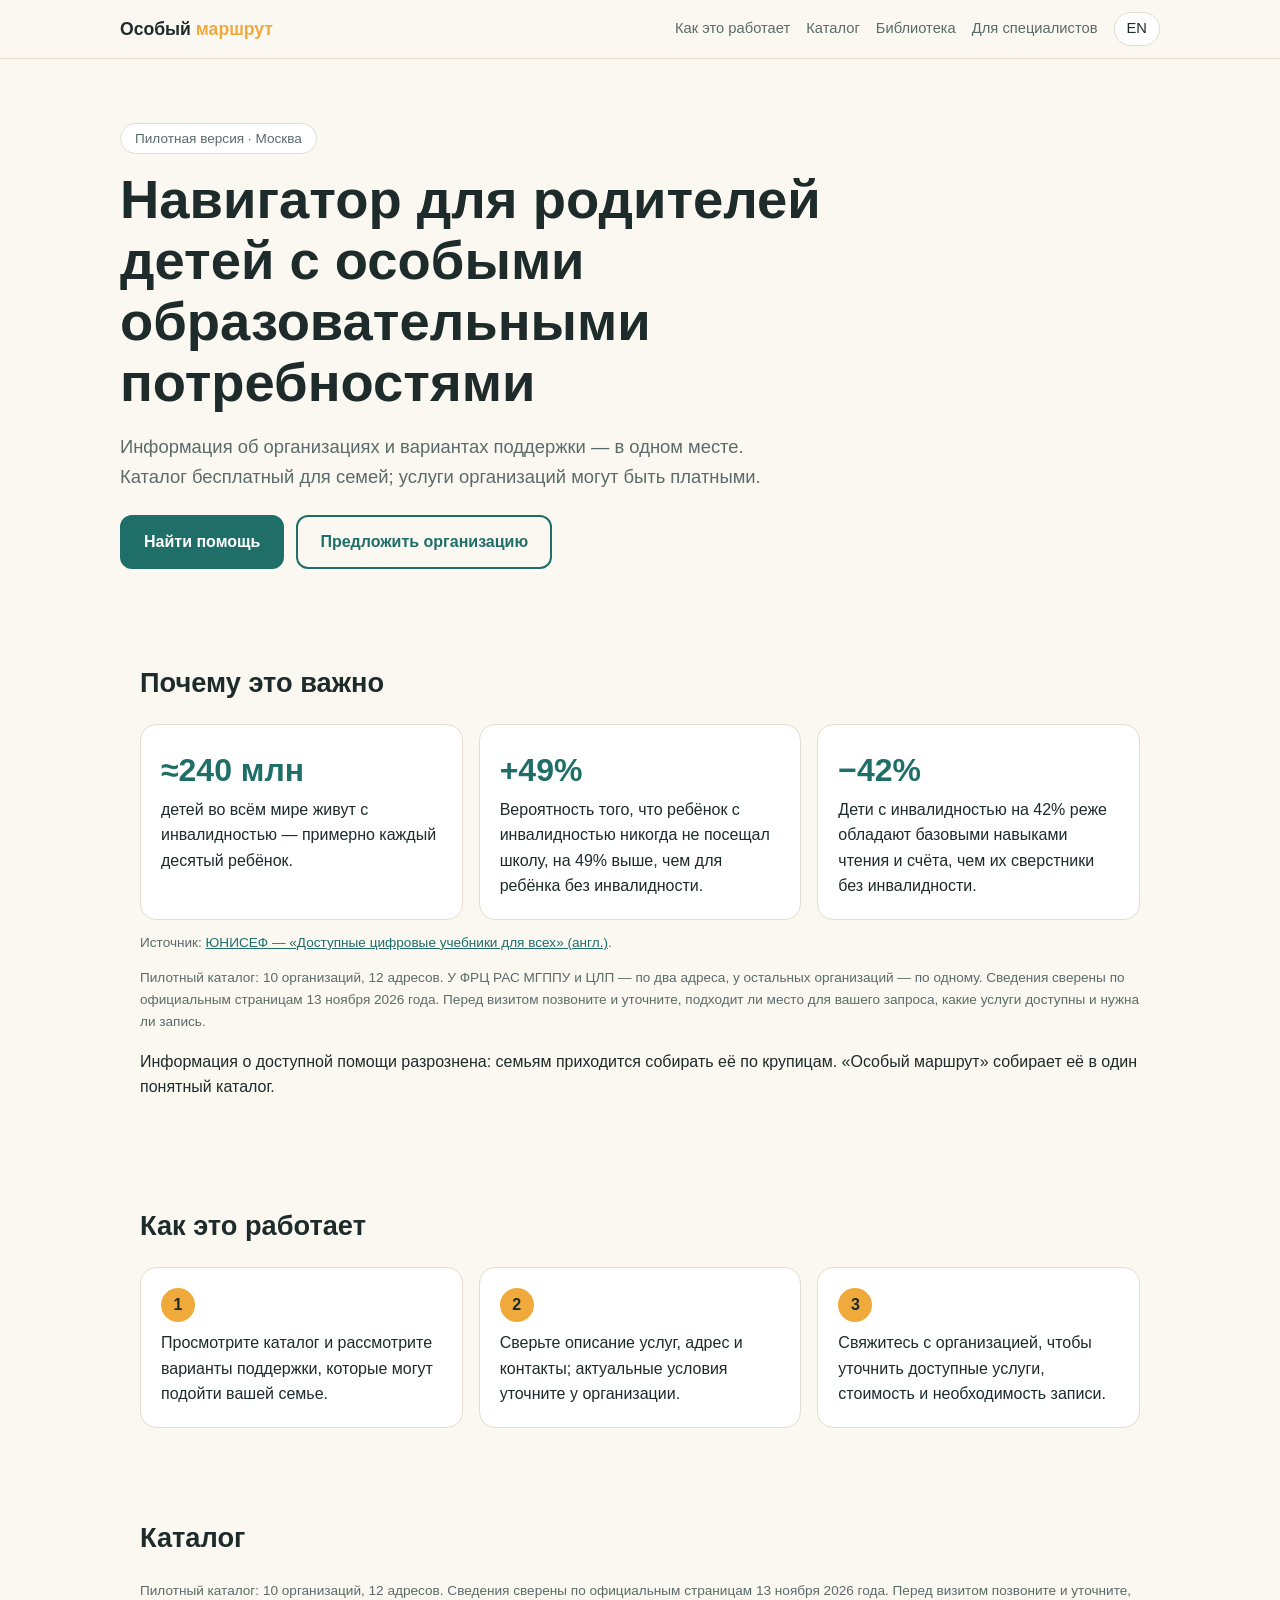
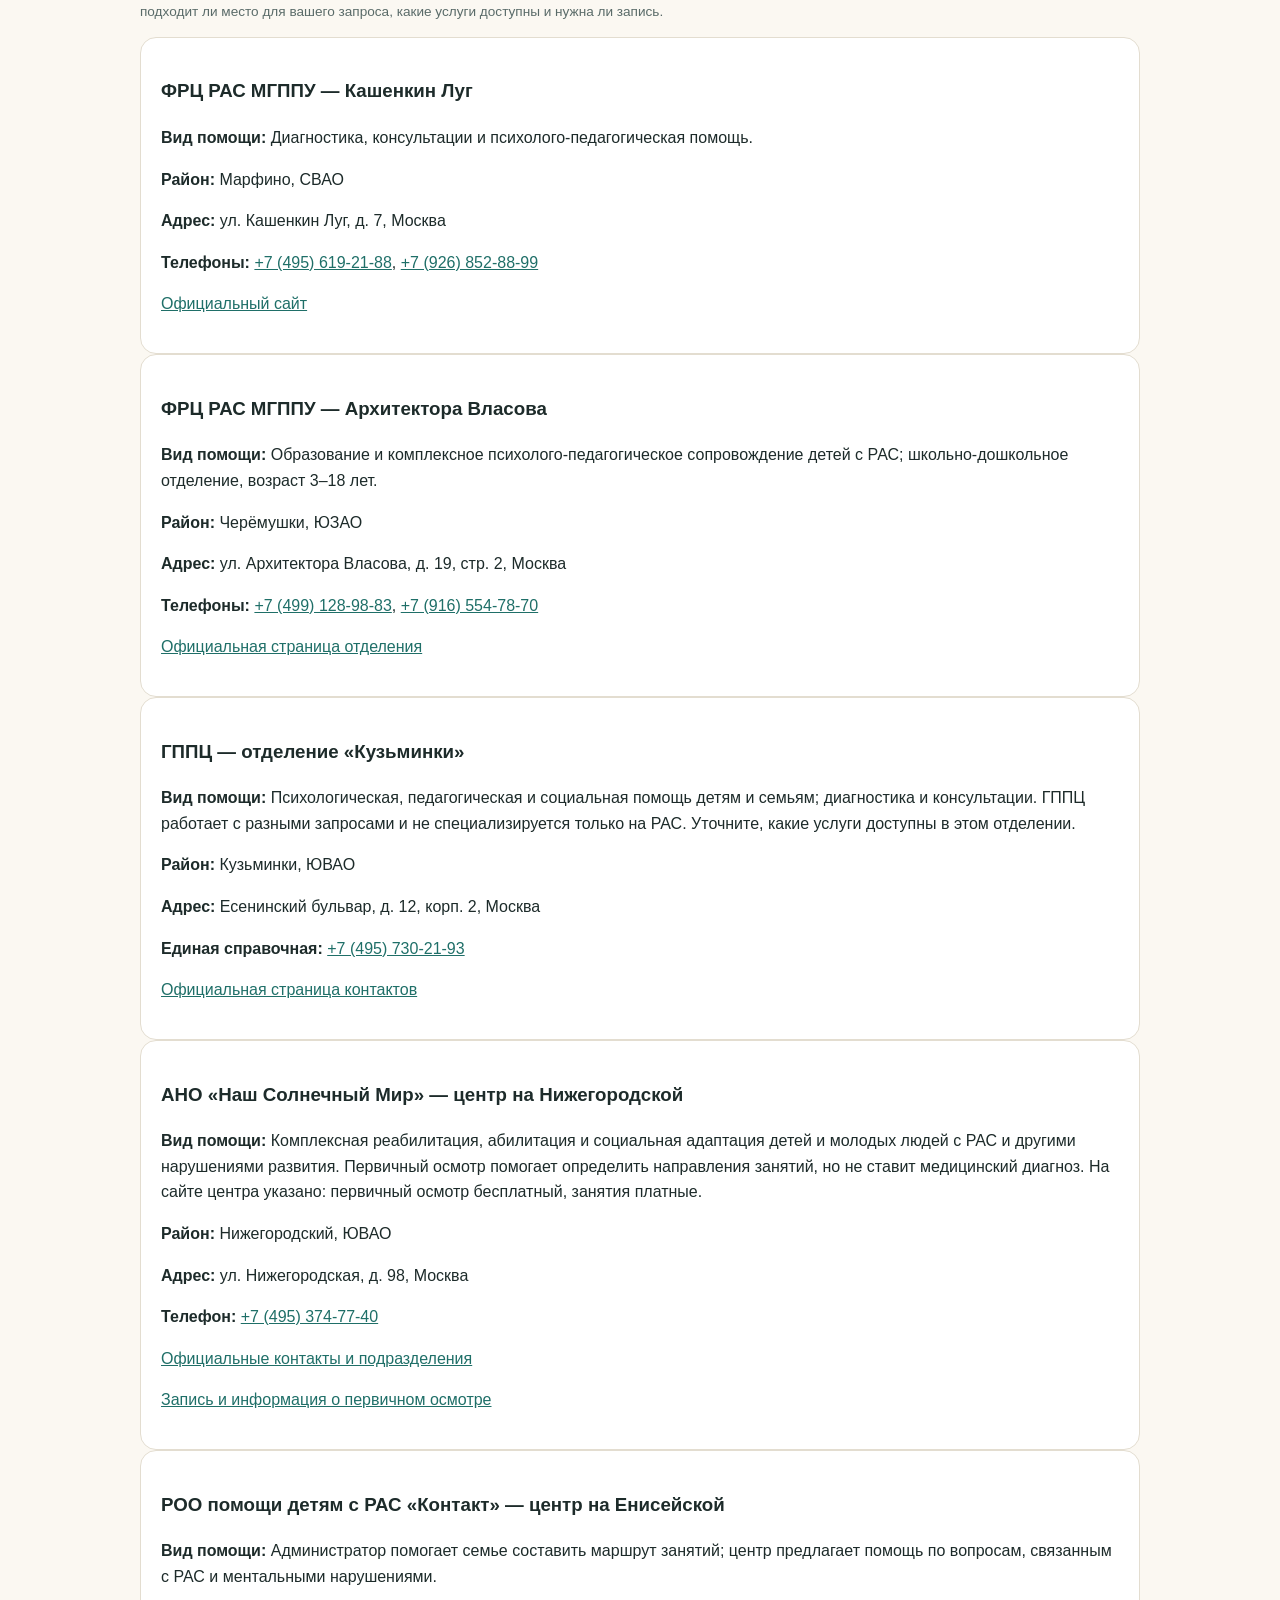
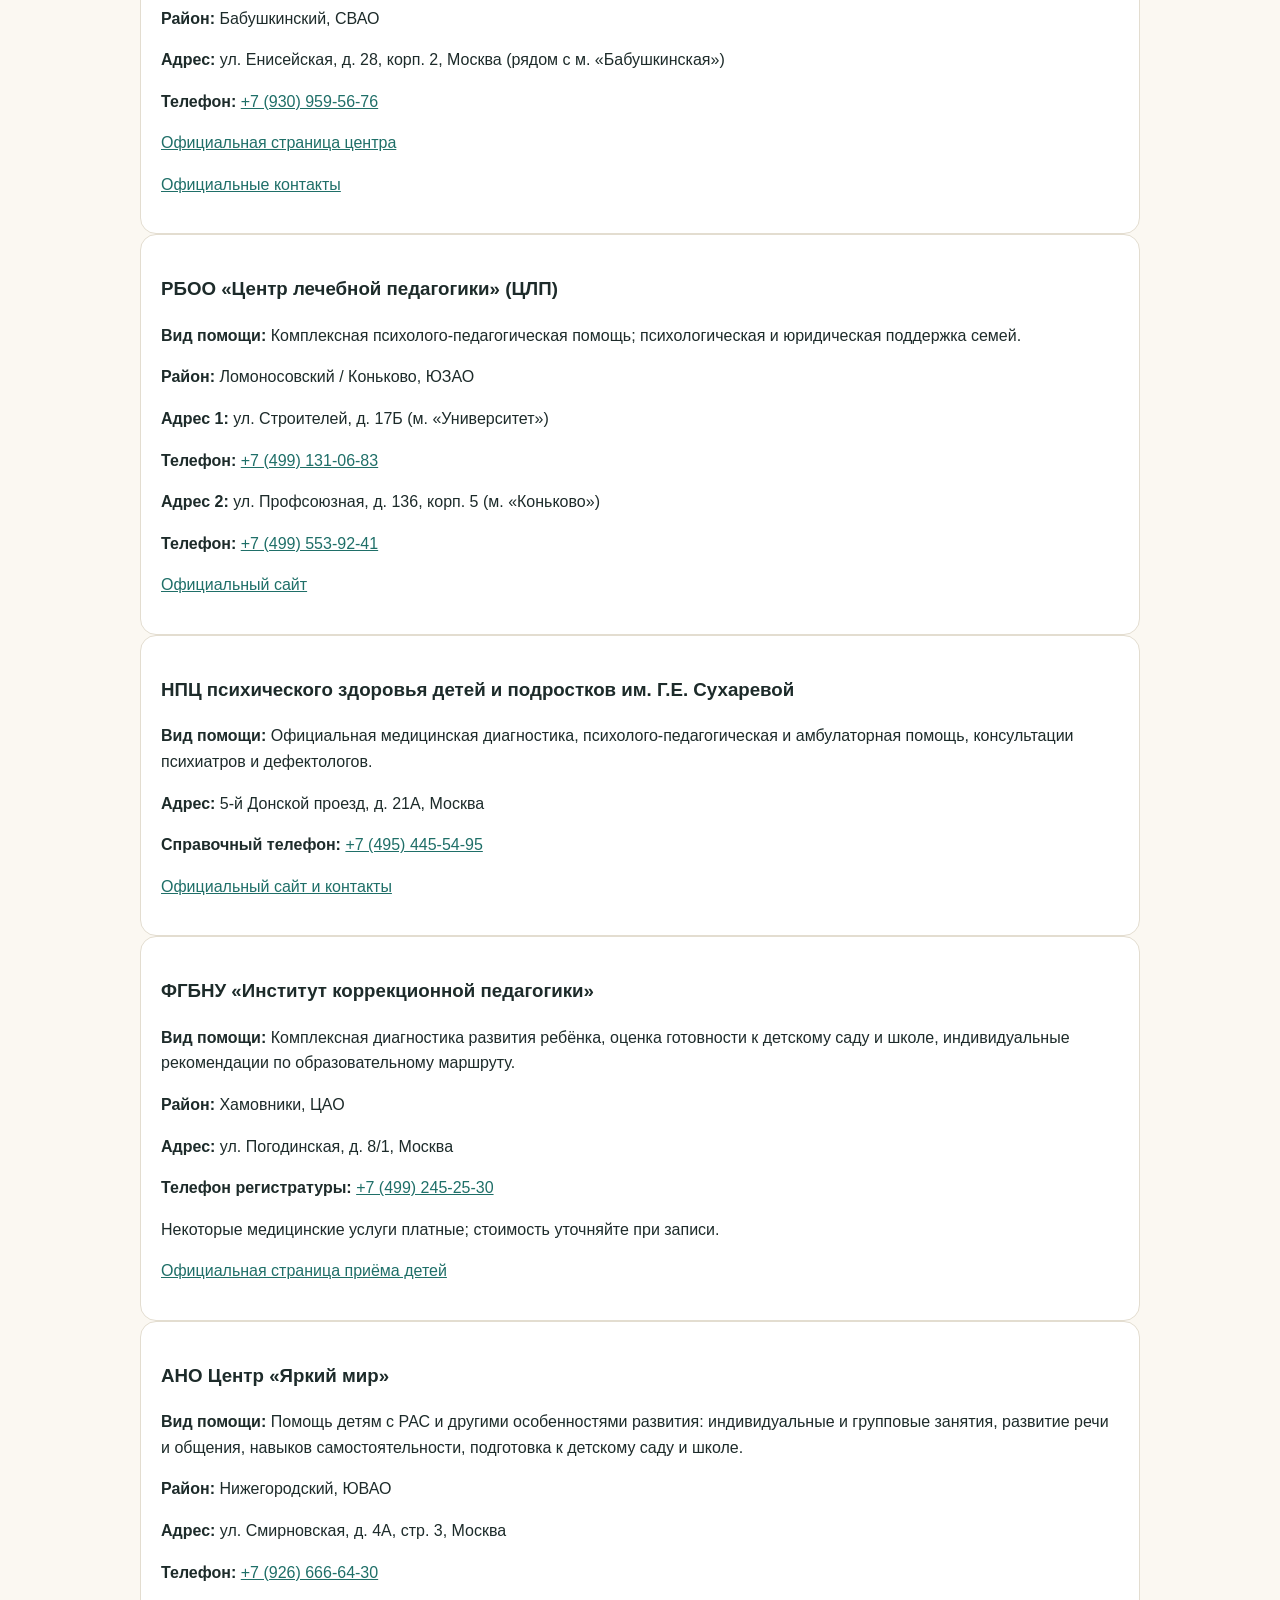
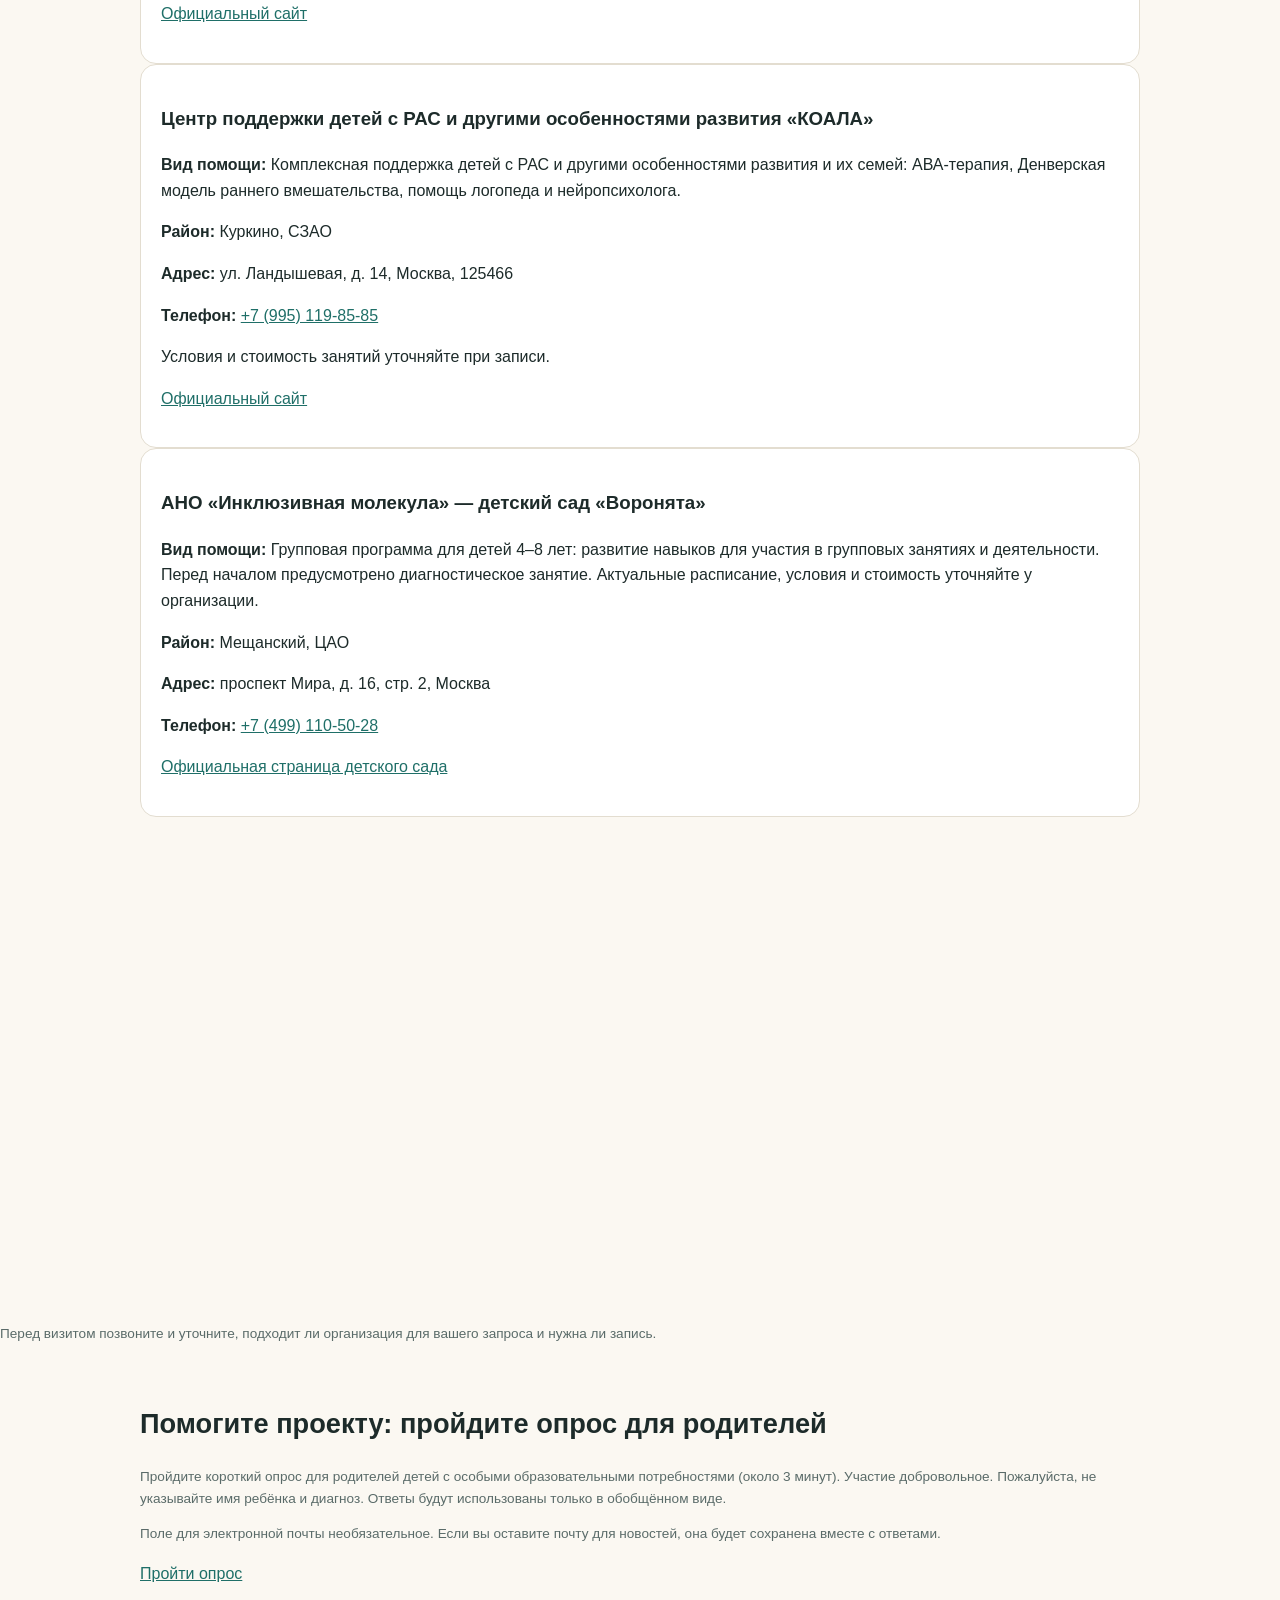
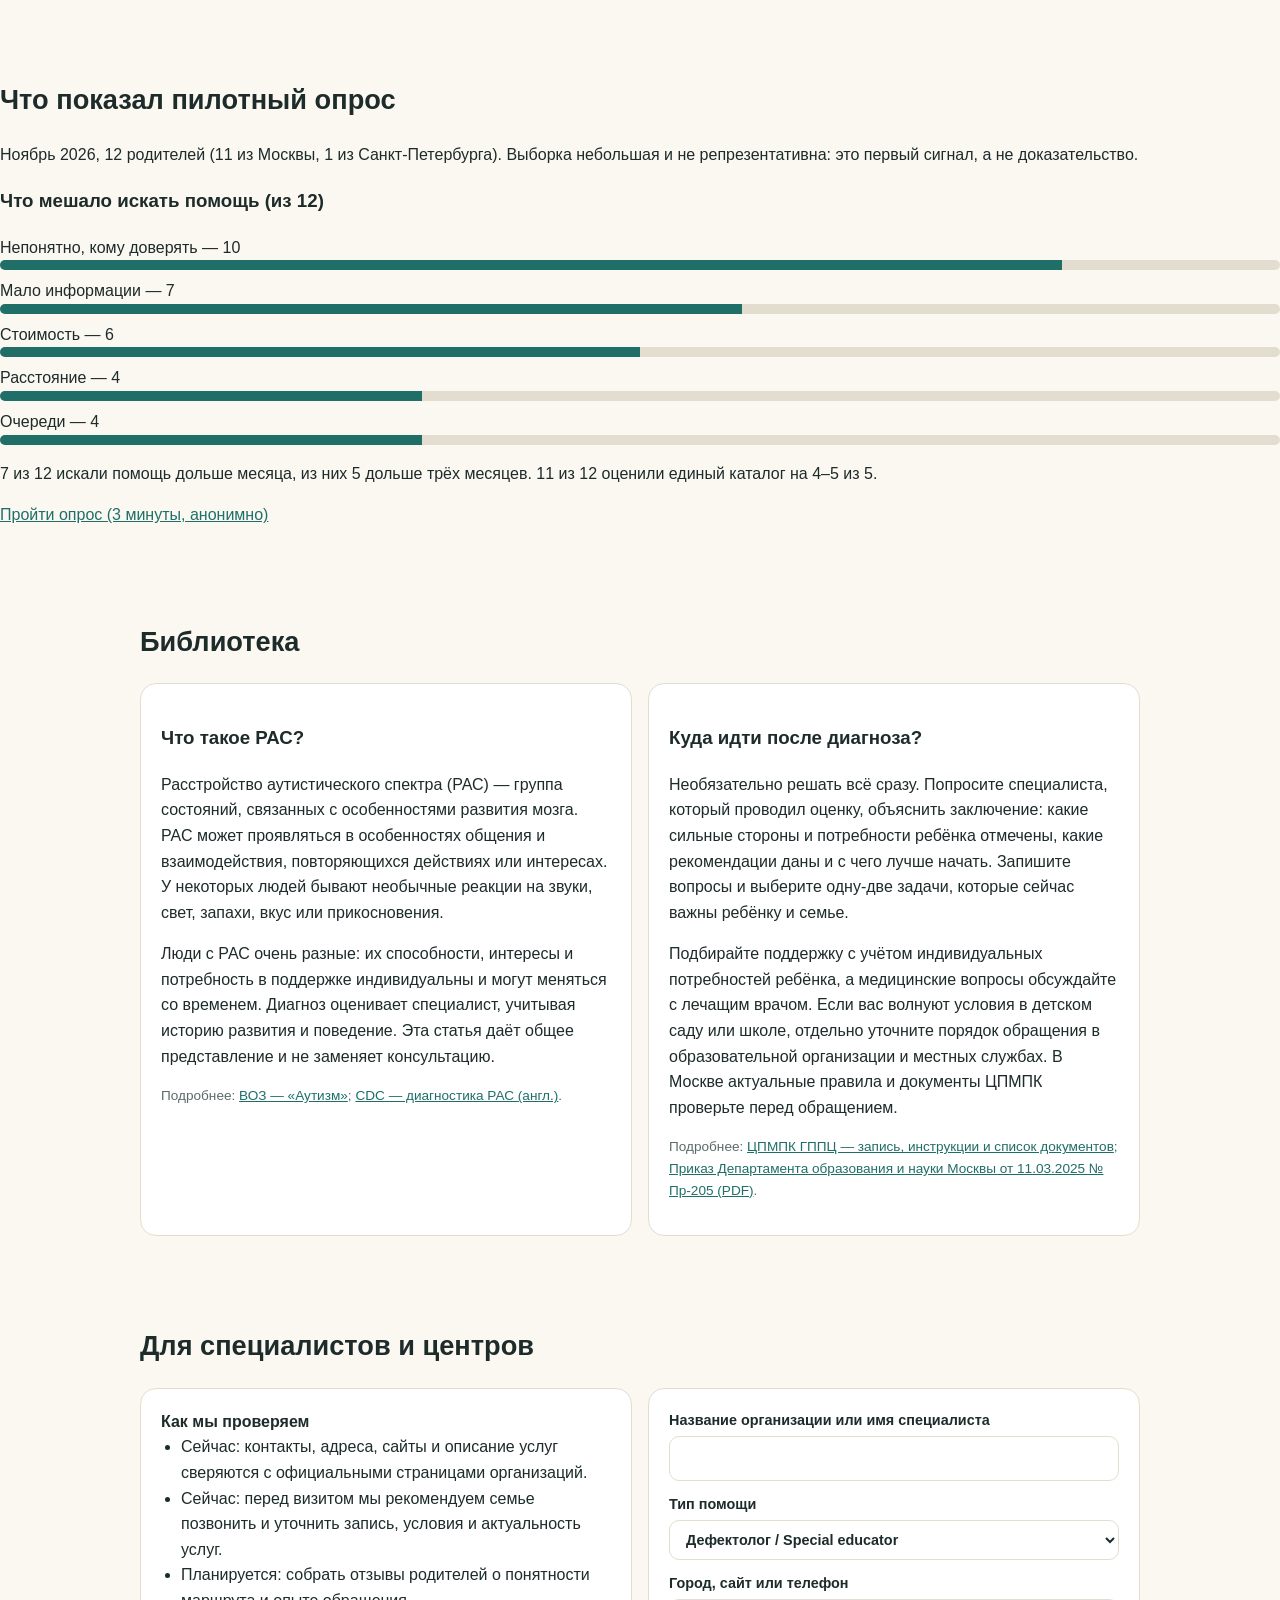
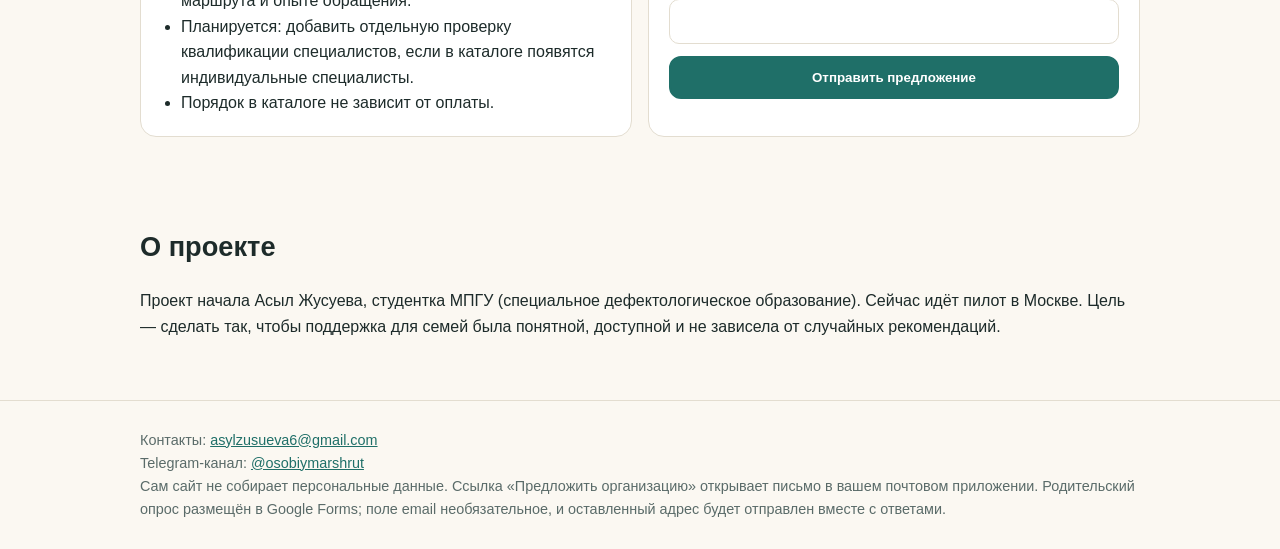
==== commit 42f520d5: "Update index.html" ====
--- a/index.html
+++ b/index.html
@@ -200,6 +200,33 @@
   <p class="note" data-ru="Поле для электронной почты необязательное. Если вы оставите почту для новостей, она будет сохранена вместе с ответами." data-en="The email field is optional. If you provide your email for project updates, it will be stored with your answers.">Поле для электронной почты необязательное. Если вы оставите почту для новостей, она будет сохранена вместе с ответами.</p>
   <p><a href="https://forms.gle/DDDPxhcRuimxTaWK6" target="_blank" rel="noopener noreferrer" data-ru="Пройти опрос" data-en="Take the survey">Пройти опрос</a></p>
 </div></section>
+  <section id="survey" style="padding:32px 0">
+  <h2 data-ru="Что показал пилотный опрос" data-en="What the pilot survey showed">Что показал пилотный опрос</h2>
+  <p data-ru="Ноябрь 2026, 12 родителей (11 из Москвы, 1 из Санкт-Петербурга). Выборка небольшая и не репрезентативна: это первый сигнал, а не доказательство." data-en="November 2026, 12 parents (11 from Moscow, 1 from St Petersburg). The sample is small and not representative: a first signal, not proof.">Ноябрь 2026, 12 родителей (11 из Москвы, 1 из Санкт-Петербурга). Выборка небольшая и не репрезентативна: это первый сигнал, а не доказательство.</p>
+  <h3 data-ru="Что мешало искать помощь (из 12)" data-en="What made searching hard (of 12)">Что мешало искать помощь (из 12)</h3>
+  <div style="margin:8px 0">
+    <div data-ru="Непонятно, кому доверять — 10" data-en="Not knowing whom to trust — 10">Непонятно, кому доверять — 10</div>
+    <div style="height:10px;background:#e3ddd0;border-radius:6px;overflow:hidden"><div style="width:83%;height:100%;background:#1f6f68"></div></div>
+  </div>
+  <div style="margin:8px 0">
+    <div data-ru="Мало информации — 7" data-en="Lack of information — 7">Мало информации — 7</div>
+    <div style="height:10px;background:#e3ddd0;border-radius:6px;overflow:hidden"><div style="width:58%;height:100%;background:#1f6f68"></div></div>
+  </div>
+  <div style="margin:8px 0">
+    <div data-ru="Стоимость — 6" data-en="Cost — 6">Стоимость — 6</div>
+    <div style="height:10px;background:#e3ddd0;border-radius:6px;overflow:hidden"><div style="width:50%;height:100%;background:#1f6f68"></div></div>
+  </div>
+  <div style="margin:8px 0">
+    <div data-ru="Расстояние — 4" data-en="Distance — 4">Расстояние — 4</div>
+    <div style="height:10px;background:#e3ddd0;border-radius:6px;overflow:hidden"><div style="width:33%;height:100%;background:#1f6f68"></div></div>
+  </div>
+  <div style="margin:8px 0">
+    <div data-ru="Очереди — 4" data-en="Queues — 4">Очереди — 4</div>
+    <div style="height:10px;background:#e3ddd0;border-radius:6px;overflow:hidden"><div style="width:33%;height:100%;background:#1f6f68"></div></div>
+  </div>
+  <p data-ru="7 из 12 искали помощь дольше месяца, из них 5 дольше трёх месяцев. 11 из 12 оценили единый каталог на 4–5 из 5." data-en="7 of 12 searched for help for more than a month, 5 of them for over three months. 11 of 12 rated a single catalog 4–5 out of 5.">7 из 12 искали помощь дольше месяца, из них 5 дольше трёх месяцев. 11 из 12 оценили единый каталог на 4–5 из 5.</p>
+  <p><a href="ВСТАВЬТЕ_ССЫЛКУ" target="_blank" rel="noopener" data-ru="Пройти опрос (3 минуты, анонимно)" data-en="Take the survey (3 minutes, anonymous)">Пройти опрос (3 минуты, анонимно)</a></p>
+</section>
   <section id="library">
   <div class="wrap">
     <h2 data-ru="Библиотека" data-en="Library">Библиотека</h2>
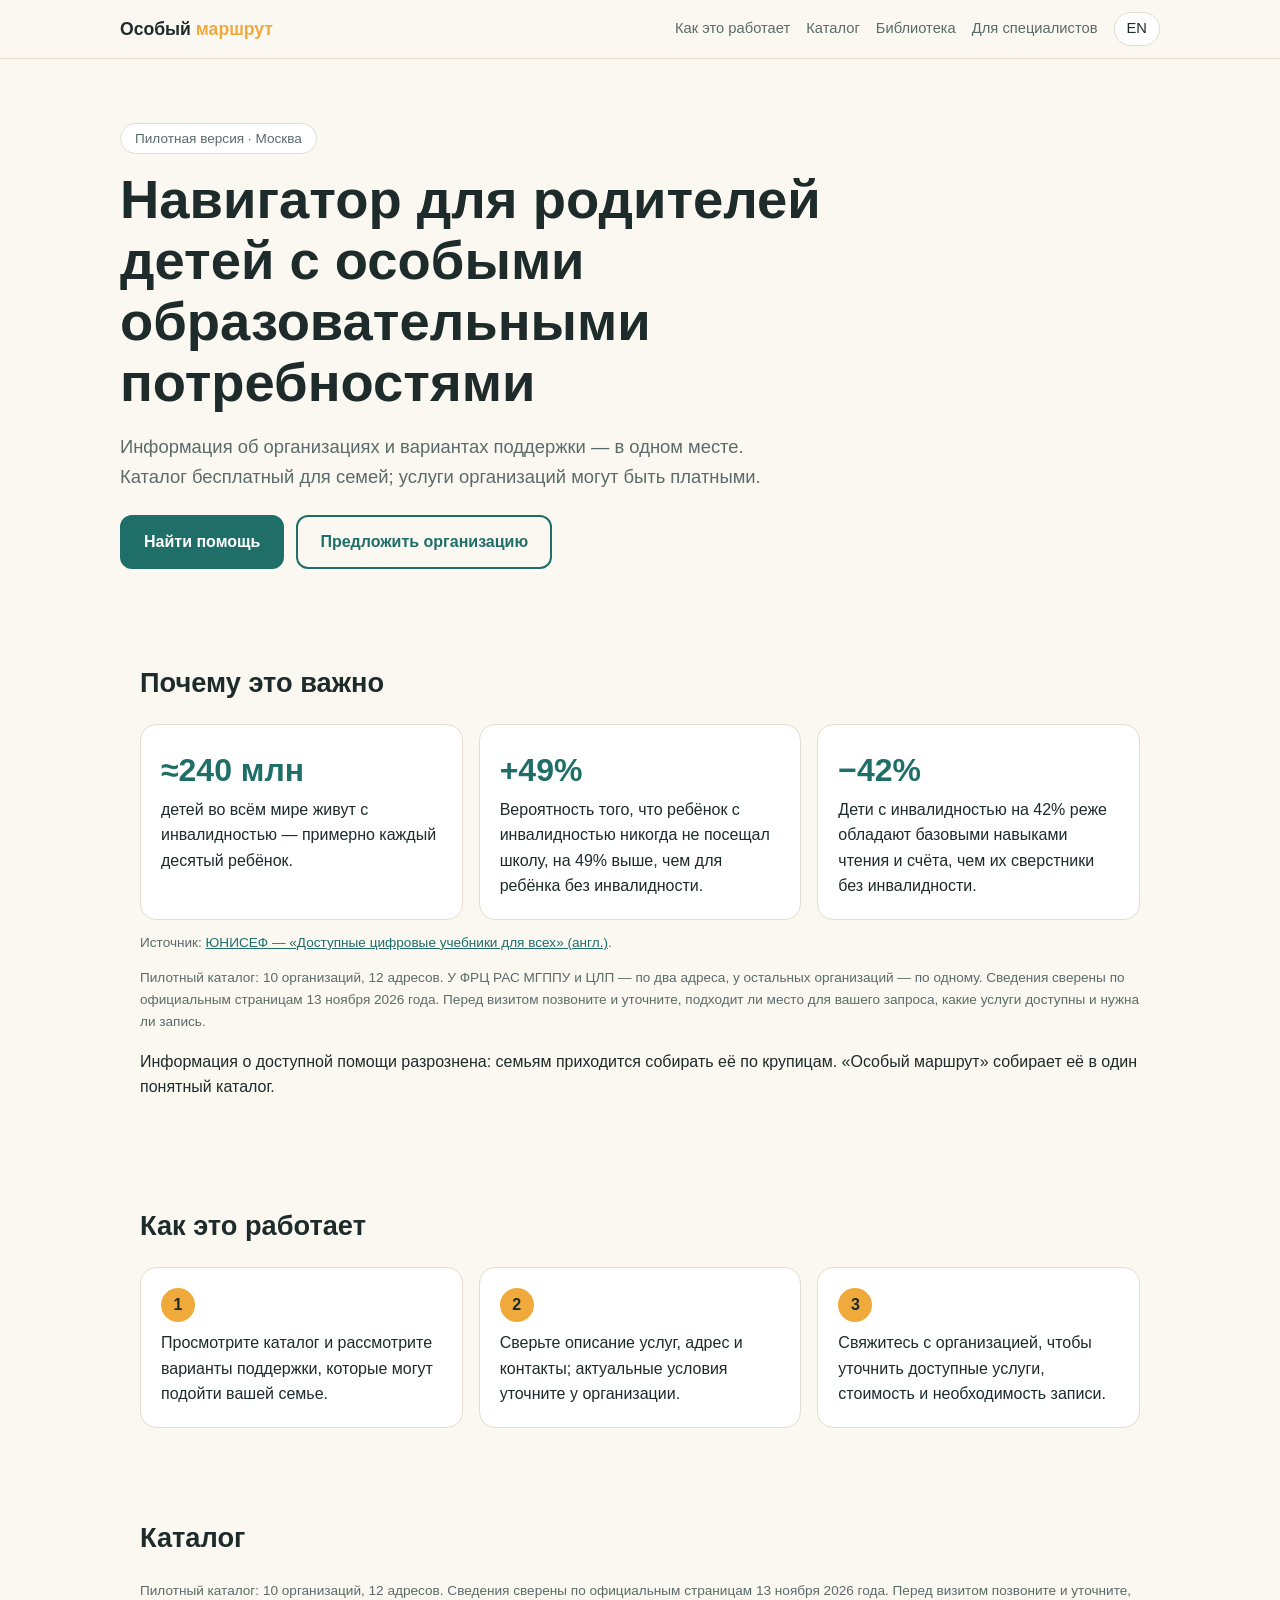
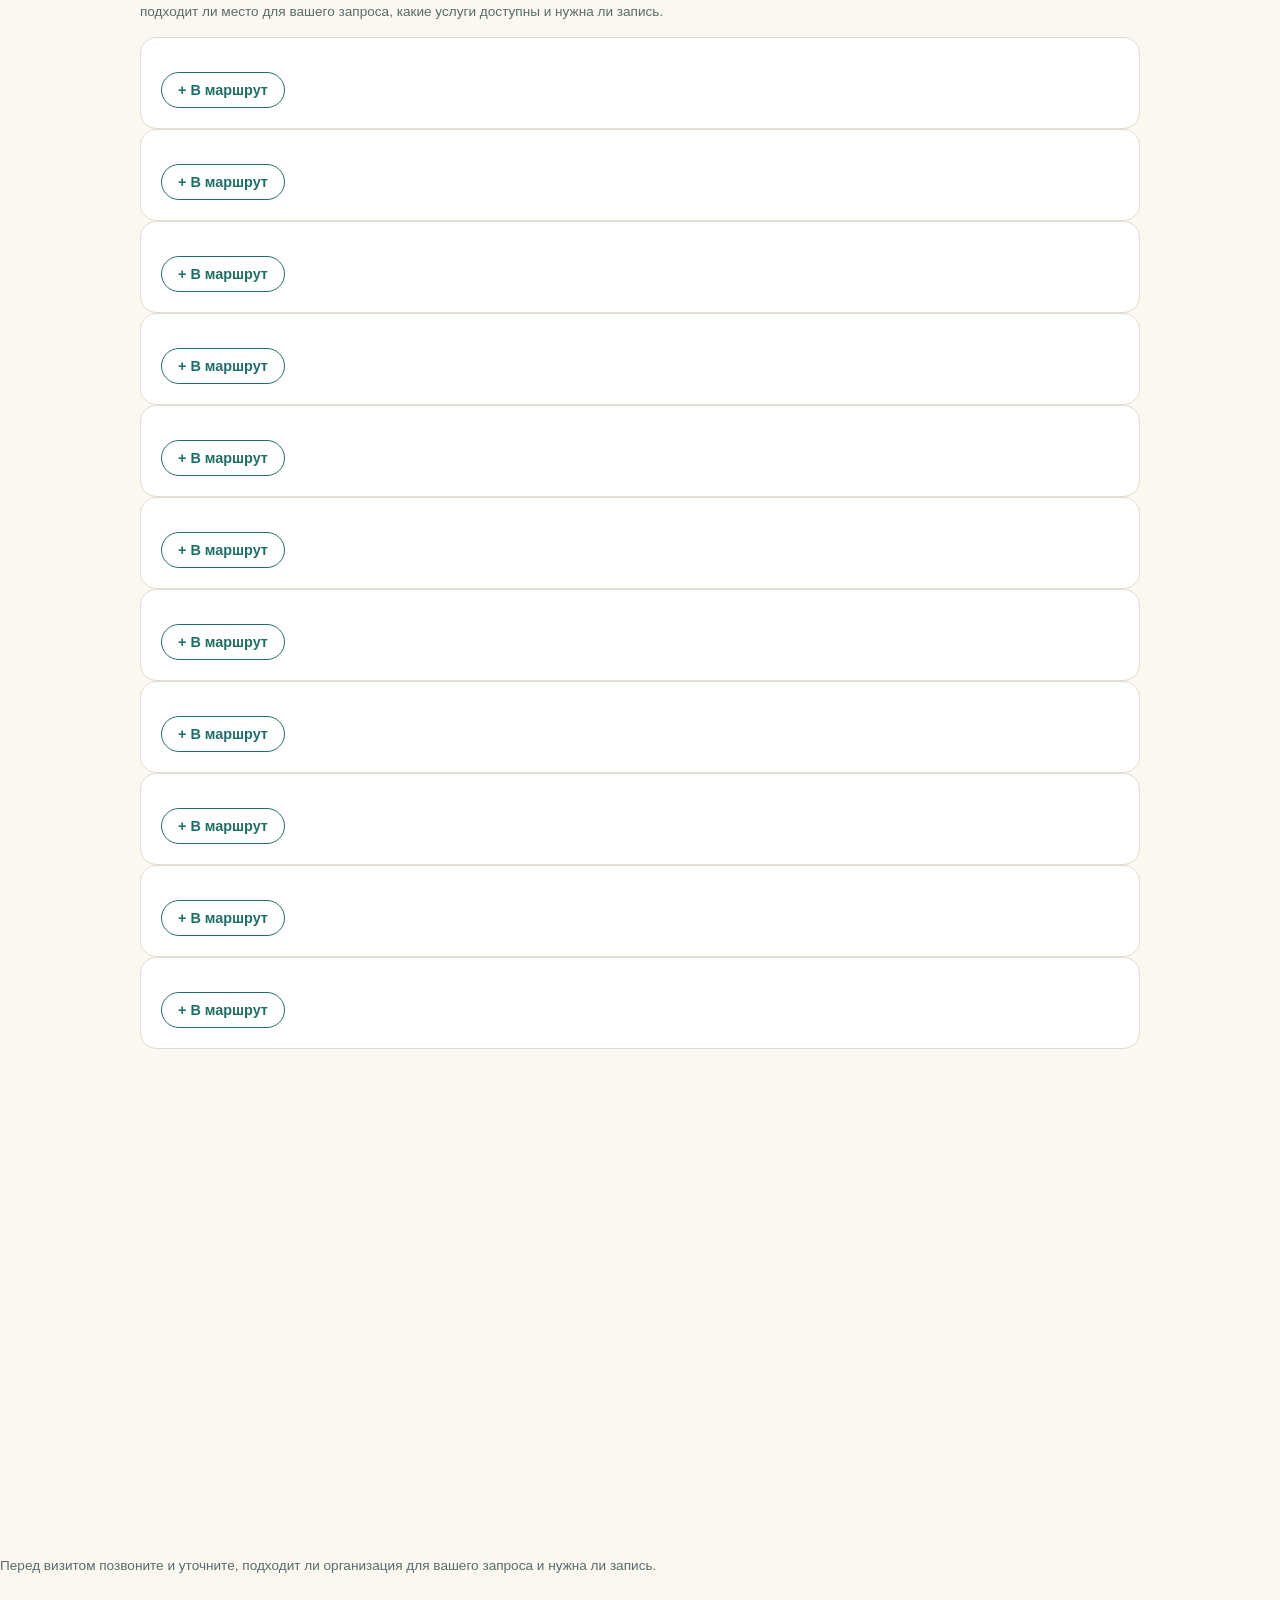
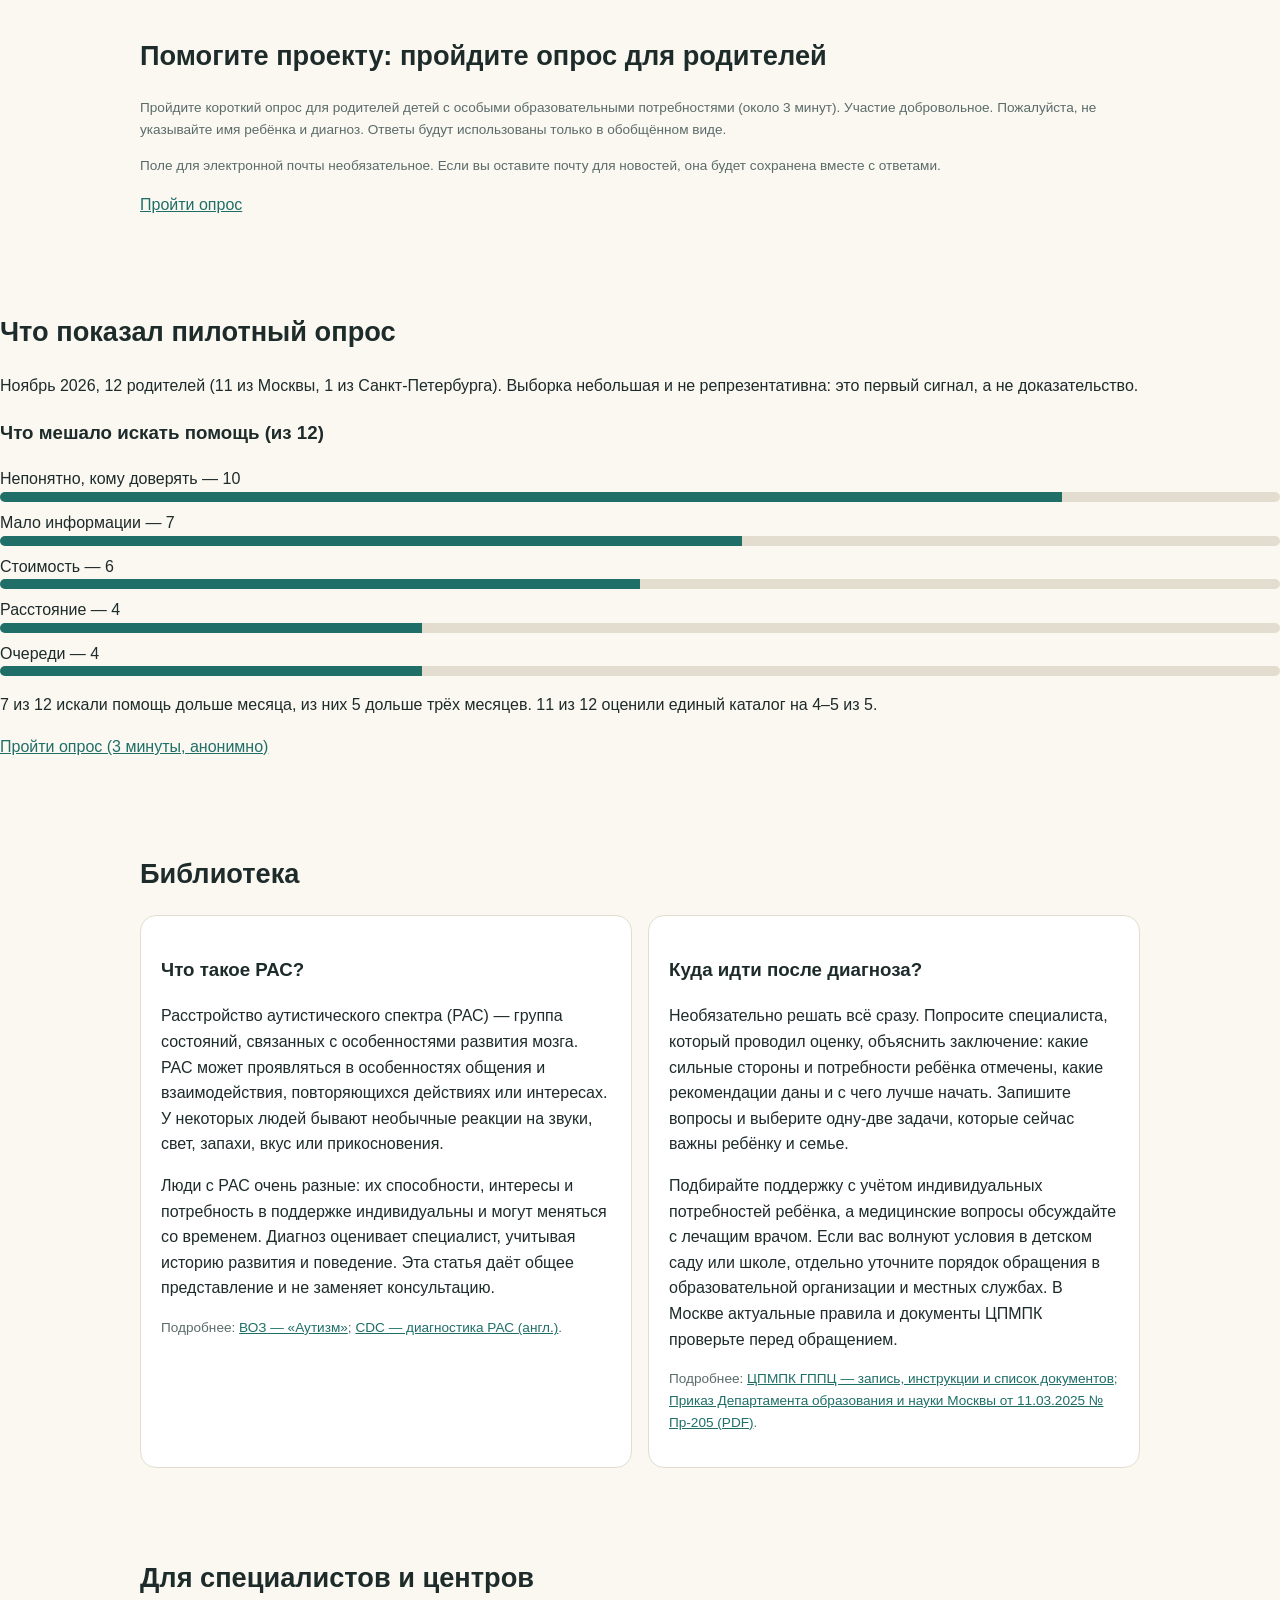
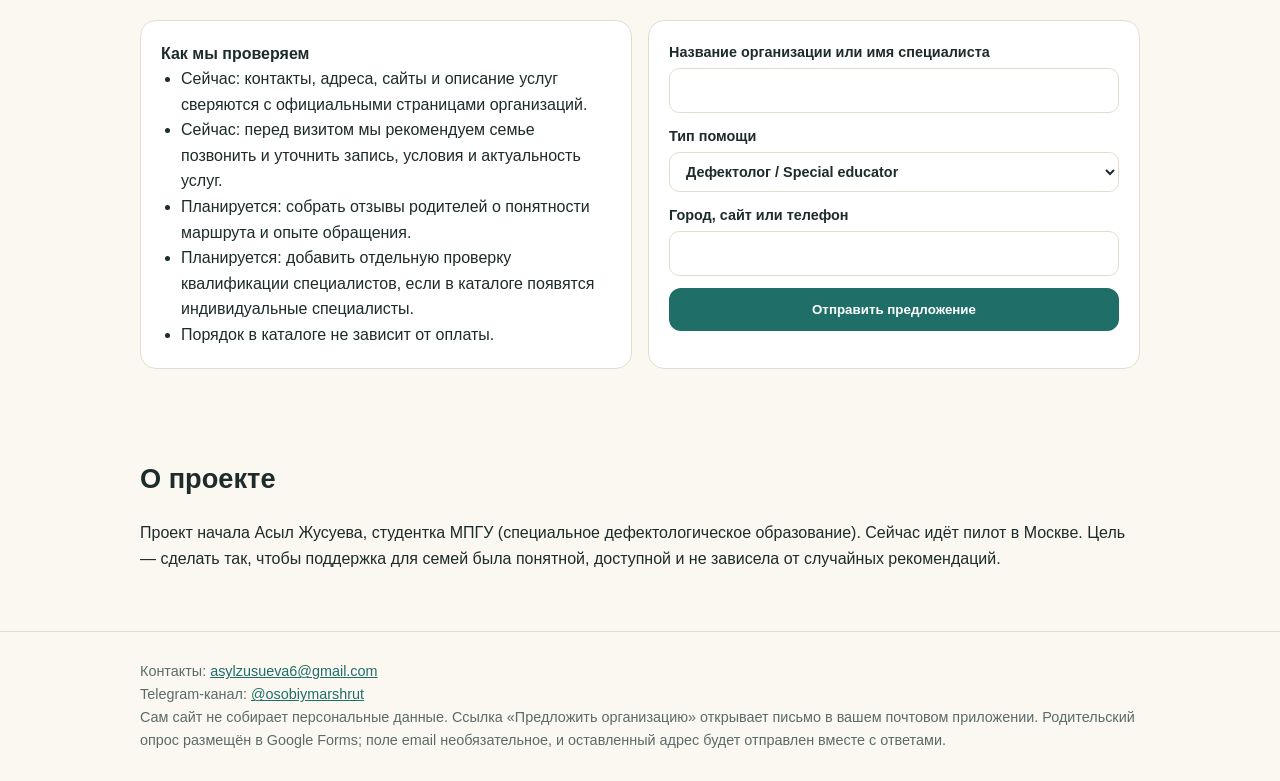
==== commit 24dbe304: "Update index.html" ====
--- a/index.html
+++ b/index.html
@@ -47,6 +47,7 @@
 ul.chk{padding-left:20px;margin:0}
 footer{border-top:1px solid var(--line);padding:28px 0;color:var(--muted);font-size:.9rem}
 </style>
+ <link rel="stylesheet" href="assets/catalog.css">
 </head>
 <body>
 <header><div class="wrap bar">
@@ -94,99 +95,68 @@
   <h2 data-ru="Каталог" data-en="Catalog">Каталог</h2>
 <p class="note" data-ru="Пилотный каталог: 10 организаций, 12 адресов. Сведения сверены по официальным страницам 13 ноября 2026 года. Перед визитом позвоните и уточните, подходит ли место для вашего запроса, какие услуги доступны и нужна ли запись." data-en="Pilot catalog: 10 organizations, 12 addresses. Information was checked against official pages on November 13, 2026. Call before visiting to confirm whether the location suits your needs, which services are available, and whether an appointment is required.">Пилотный каталог: 10 организаций, 12 адресов. Сведения сверены по официальным страницам 13 ноября 2026 года. Перед визитом позвоните и уточните, подходит ли место для вашего запроса, какие услуги доступны и нужна ли запись.</p>
 
-  <article class="card">
-    <h3 data-ru="ФРЦ РАС МГППУ — Кашенкин Луг" data-en="Federal Resource Center for Autism, MSUPE — Kashenkin Lug">ФРЦ РАС МГППУ — Кашенкин Луг</h3>
-    <p><strong data-ru="Вид помощи:" data-en="Support:">Вид помощи:</strong> <span data-ru="Диагностика, консультации и психолого-педагогическая помощь." data-en="Diagnostics, consultations, and psychological and educational support.">Диагностика, консультации и психолого-педагогическая помощь.</span></p>
-    <p><strong data-ru="Район:" data-en="District:">Район:</strong> <span data-ru="Марфино, СВАО" data-en="Marfino, North-Eastern Administrative District">Марфино, СВАО</span></p>
-    <p><strong data-ru="Адрес:" data-en="Address:">Адрес:</strong> <span data-ru="ул. Кашенкин Луг, д. 7, Москва" data-en="7 Kashenkin Lug Street, Moscow">ул. Кашенкин Луг, д. 7, Москва</span></p>
-<p><strong data-ru="Телефоны:" data-en="Phone:">Телефоны:</strong> <a href="tel:+74956192188">+7 (495) 619-21-88</a>, <a href="tel:+79268528899">+7 (926) 852-88-99</a></p>    <p><a href="https://autism-frc.ru/" target="_blank" rel="noopener noreferrer" data-ru="Официальный сайт" data-en="Official website">Официальный сайт</a></p>
+  <article class="card" data-org="frc-kashenkin"
+    data-okrug="СВАО" data-okrug-en="North-Eastern" data-district="Марфино"
+    data-tags="Диагностика,Консультации,Психологическая помощь,Педагогическая помощь"
+    data-tags-en="Assessment,Consultations,Psychological support,Educational support"
+    data-search="РАС аутизм autism FRC">
   </article>
 
-  <article class="card">
-    <h3 data-ru="ФРЦ РАС МГППУ — Архитектора Власова" data-en="Federal Resource Center for Autism, MSUPE — Architect Vlasov Street">ФРЦ РАС МГППУ — Архитектора Власова</h3>
-    <p><strong data-ru="Вид помощи:" data-en="Support:">Вид помощи:</strong> <span data-ru="Образование и комплексное психолого-педагогическое сопровождение детей с РАС; школьно-дошкольное отделение, возраст 3–18 лет." data-en="Education and comprehensive psychological and educational support for children with autism; preschool and school department, ages 3–18.">Образование и комплексное психолого-педагогическое сопровождение детей с РАС; школьно-дошкольное отделение, возраст 3–18 лет.</span></p>
-    <p><strong data-ru="Район:" data-en="District:">Район:</strong> <span data-ru="Черёмушки, ЮЗАО" data-en="Cheryomushki, South-Western Administrative District">Черёмушки, ЮЗАО</span></p>
-    <p><strong data-ru="Адрес:" data-en="Address:">Адрес:</strong> <span data-ru="ул. Архитектора Власова, д. 19, стр. 2, Москва" data-en="19 Architect Vlasov Street, building 2, Moscow">ул. Архитектора Власова, д. 19, стр. 2, Москва</span></p>
-    <p><strong data-ru="Телефоны:" data-en="Phone:">Телефоны:</strong> <a href="tel:+74991289883">+7 (499) 128-98-83</a>, <a href="tel:+79165547870">+7 (916) 554-78-70</a></p>
-    <p><a href="https://mgppu.ru/project/56" target="_blank" rel="noopener noreferrer" data-ru="Официальная страница отделения" data-en="Official department page">Официальная страница отделения</a></p>
+<article class="card" data-org="frc-vlasova"
+    data-okrug="ЮЗАО" data-okrug-en="South-Western" data-district="Черёмушки"
+    data-tags="Образование,Школа,Детский сад,Психологическая помощь,Педагогическая помощь"
+    data-tags-en="Education,School,Kindergarten,Psychological support,Educational support"
+    data-age-min="3" data-age-max="18" data-search="РАС аутизм autism дошкольное отделение">
   </article>
 
-  <article class="card">
-    <h3 data-ru="ГППЦ — отделение «Кузьминки»" data-en="City Psychological and Educational Center — Kuzminki branch">ГППЦ — отделение «Кузьминки»</h3>
-    <p><strong data-ru="Вид помощи:" data-en="Support:">Вид помощи:</strong> <span data-ru="Психологическая, педагогическая и социальная помощь детям и семьям; диагностика и консультации. ГППЦ работает с разными запросами и не специализируется только на РАС. Уточните, какие услуги доступны в этом отделении." data-en="Psychological, educational and social support for children and families; assessments and consultations. The center works with a range of needs and is not autism-specific. Ask which services are available at this branch.">Психологическая, педагогическая и социальная помощь детям и семьям; диагностика и консультации. ГППЦ работает с разными запросами и не специализируется только на РАС. Уточните, какие услуги доступны в этом отделении.</span></p>
-    <p><strong data-ru="Район:" data-en="District:">Район:</strong> <span data-ru="Кузьминки, ЮВАО" data-en="Kuzminki, South-Eastern Administrative District">Кузьминки, ЮВАО</span></p>
-    <p><strong data-ru="Адрес:" data-en="Address:">Адрес:</strong> <span data-ru="Есенинский бульвар, д. 12, корп. 2, Москва" data-en="12 Yeseninsky Boulevard, building 2, Moscow">Есенинский бульвар, д. 12, корп. 2, Москва</span></p>
-    <p><strong data-ru="Единая справочная:" data-en="Information line:">Единая справочная:</strong> <a href="tel:+74957302193">+7 (495) 730-21-93</a></p>
-    <p><a href="https://gppc.ru/contacts/" target="_blank" rel="noopener noreferrer" data-ru="Официальная страница контактов" data-en="Official contacts page">Официальная страница контактов</a></p>
+  <article class="card" data-org="gppc-kuzminki"
+    data-okrug="ЮВАО" data-okrug-en="South-Eastern" data-district="Кузьминки"
+    data-tags="Диагностика,Консультации,Психологическая помощь,Социальная помощь,Педагогическая помощь"
+    data-tags-en="Assessment,Consultations,Psychological support,Social support,Educational support">
     </article>
-  <article class="card">
-  <h3 data-ru="АНО «Наш Солнечный Мир» — центр на Нижегородской" data-en="ANO “Our Sunny World” — Nizhegorodskaya center">АНО «Наш Солнечный Мир» — центр на Нижегородской</h3>
-  <p><strong data-ru="Вид помощи:" data-en="Support:">Вид помощи:</strong> <span data-ru="Комплексная реабилитация, абилитация и социальная адаптация детей и молодых людей с РАС и другими нарушениями развития. Первичный осмотр помогает определить направления занятий, но не ставит медицинский диагноз. На сайте центра указано: первичный осмотр бесплатный, занятия платные." data-en="Comprehensive rehabilitation, habilitation and social adaptation for children and young people with autism spectrum disorder and other developmental conditions. The initial appointment helps identify possible support options but does not provide a medical diagnosis. The center states that the initial appointment is free and sessions are paid.">Комплексная реабилитация, абилитация и социальная адаптация детей и молодых людей с РАС и другими нарушениями развития. Первичный осмотр помогает определить направления занятий, но не ставит медицинский диагноз. На сайте центра указано: первичный осмотр бесплатный, занятия платные.</span></p>
-  <p><strong data-ru="Район:" data-en="District:">Район:</strong> <span data-ru="Нижегородский, ЮВАО" data-en="Nizhegorodsky District, South-Eastern Administrative District">Нижегородский, ЮВАО</span></p>
-  <p><strong data-ru="Адрес:" data-en="Address:">Адрес:</strong> <span data-ru="ул. Нижегородская, д. 98, Москва" data-en="98 Nizhegorodskaya Street, Moscow">ул. Нижегородская, д. 98, Москва</span></p>
-  <p><strong data-ru="Телефон:" data-en="Phone:">Телефон:</strong> <a href="tel:+74953747740">+7 (495) 374-77-40</a></p>
-  <p><a href="https://solnechnymir.ru/contacts/" target="_blank" rel="noopener noreferrer" data-ru="Официальные контакты и подразделения" data-en="Official contacts and locations">Официальные контакты и подразделения</a></p>
-  <p><a href="https://solnechnymir.ru/complex-program/initial/" target="_blank" rel="noopener noreferrer" data-ru="Запись и информация о первичном осмотре" data-en="Appointments and initial visit information">Запись и информация о первичном осмотре</a></p>
+ <article class="card" data-org="solnechniy-mir"
+    data-okrug="ЮВАО" data-okrug-en="South-Eastern" data-district="Нижегородский"
+    data-tags="Реабилитация,Первичный осмотр,Социальная помощь"
+    data-tags-en="Rehabilitation,Initial assessment,Social support"
+    data-cost="mixed" data-search="абилитация первичный осмотр">
   </article>
-<article class="card">
-  <h3 data-ru="РОО помощи детям с РАС «Контакт» — центр на Енисейской" data-en="Contact — Eniseyskaya Center">РОО помощи детям с РАС «Контакт» — центр на Енисейской</h3>
-  <p><strong data-ru="Вид помощи:" data-en="Support:">Вид помощи:</strong> <span data-ru="Администратор помогает семье составить маршрут занятий; центр предлагает помощь по вопросам, связанным с РАС и ментальными нарушениями." data-en="The administrator helps families plan activities; the center offers support related to autism and mental disabilities.">Администратор помогает семье составить маршрут занятий; центр предлагает помощь по вопросам, связанным с РАС и ментальными нарушениями.</span></p>
-  <p><strong data-ru="Район:" data-en="District:">Район:</strong> <span data-ru="Бабушкинский, СВАО" data-en="Babushkinsky District, North-Eastern Administrative District">Бабушкинский, СВАО</span></p>
-  <p><strong data-ru="Адрес:" data-en="Address:">Адрес:</strong> <span data-ru="ул. Енисейская, д. 28, корп. 2, Москва (рядом с м. «Бабушкинская»)" data-en="28, building 2, Eniseyskaya Street, Moscow (near Babushkinskaya metro)">ул. Енисейская, д. 28, корп. 2, Москва (рядом с м. «Бабушкинская»)</span></p>
-  <p><strong data-ru="Телефон:" data-en="Phone:">Телефон:</strong> <a href="tel:+79309595676">+7 (930) 959-56-76</a></p>
-  <p><a href="https://contact-autism.ru/projects/eniseyskaya" target="_blank" rel="noopener noreferrer" data-ru="Официальная страница центра" data-en="Official center page">Официальная страница центра</a></p>
-  <p><a href="https://contact-autism.ru/about/contacts" target="_blank" rel="noopener noreferrer" data-ru="Официальные контакты" data-en="Official contacts">Официальные контакты</a></p>
-</article>
-    <article class="card">
-  <h3 data-ru="РБОО «Центр лечебной педагогики» (ЦЛП)" data-en="Center for Curative Pedagogics (CCP)">РБОО «Центр лечебной педагогики» (ЦЛП)</h3>
-  <p><strong data-ru="Вид помощи:" data-en="Support:">Вид помощи:</strong> <span data-ru="Комплексная психолого-педагогическая помощь; психологическая и юридическая поддержка семей." data-en="Comprehensive psycho-pedagogical support; psychological and legal support for families.">Комплексная психолого-педагогическая помощь; психологическая и юридическая поддержка семей.</span></p>
-  <p><strong data-ru="Район:" data-en="District:">Район:</strong> <span data-ru="Ломоносовский / Коньково, ЮЗАО" data-en="Lomonosovsky / Konkovo, South-Western Administrative District">Ломоносовский / Коньково, ЮЗАО</span></p>
-  <p><strong data-ru="Адрес 1:" data-en="Address 1:">Адрес 1:</strong> <span data-ru="ул. Строителей, д. 17Б (м. «Университет»)" data-en="17B, Stroiteley Street (Universitet metro)">ул. Строителей, д. 17Б (м. «Университет»)</span></p>
-  <p><strong data-ru="Телефон:" data-en="Phone:">Телефон:</strong> <a href="tel:+74991310683">+7 (499) 131-06-83</a></p>
-  <p><strong data-ru="Адрес 2:" data-en="Address 2:">Адрес 2:</strong> <span data-ru="ул. Профсоюзная, д. 136, корп. 5 (м. «Коньково»)" data-en="136, building 5, Profsoyuznaya Street (Konkovo metro)">ул. Профсоюзная, д. 136, корп. 5 (м. «Коньково»)</span></p>
-  <p><strong data-ru="Телефон:" data-en="Phone:">Телефон:</strong> <a href="tel:+74995539241">+7 (499) 553-92-41</a></p>
-  <p><a href="https://ccp.org.ru/" target="_blank" rel="noopener noreferrer" data-ru="Официальный сайт" data-en="Official website">Официальный сайт</a></p>
-</article>
-    <article class="card">
-  <h3 data-ru="НПЦ психического здоровья детей и подростков им. Г.Е. Сухаревой" data-en="Sukhareva Center for Mental Health of Children and Adolescents">НПЦ психического здоровья детей и подростков им.<!--citation:1--><!--citation:2--><!--citation:5--> Г.Е. Сухаревой</h3>
-<p><strong data-ru="Вид помощи:" data-en="Support:">Вид помощи:</strong> <span data-ru="Официальная медицинская диагностика, психолого-педагогическая и амбулаторная помощь, консультации психиатров и дефектологов." data-en="Official medical diagnosis, psycho-pedagogical and outpatient care, consultations with psychiatrists and defectologists.">Официальная медицинская диагностика, психолого-педагогическая и амбулаторная помощь, консультации психиатров и дефектологов.</span></p>
-      <p><strong data-ru="Адрес:" data-en="Address:">Адрес:</strong> <span data-ru="5-й Донской проезд, д. 21А, Москва" data-en="21A, 5th Donskoy Drive, Moscow">5-й Донской проезд, д. 21А, Москва</span></p>
-<p><strong data-ru="Справочный телефон:" data-en="Information line:">Справочный телефон:</strong> <a href="tel:+74954455495">+7 (495) 445-54-95</a></p>
-<p><a href="https://suhareva-center.mos.ru/" target="_blank" rel="noopener noreferrer" data-ru="Официальный сайт и контакты" data-en="Official website and contacts">Официальный сайт и контакты</a></p>
-</article>
-<article class="card">
-  <h3 data-ru="ФГБНУ «Институт коррекционной педагогики»" data-en="Institute of Special Education">ФГБНУ «Институт коррекционной педагогики»</h3>
-  <p><strong data-ru="Вид помощи:" data-en="Support:">Вид помощи:</strong> <span data-ru="Комплексная диагностика развития ребёнка, оценка готовности к детскому саду и школе, индивидуальные рекомендации по образовательному маршруту." data-en="Comprehensive assessment of child development, kindergarten and school readiness, and individual recommendations for the educational pathway.">Комплексная диагностика развития ребёнка, оценка готовности к детскому саду и школе, индивидуальные рекомендации по образовательному маршруту.</span></p>
-  <p><strong data-ru="Район:" data-en="District:">Район:</strong> <span data-ru="Хамовники, ЦАО" data-en="Khamovniki, Central Administrative District">Хамовники, ЦАО</span></p>
-  <p><strong data-ru="Адрес:" data-en="Address:">Адрес:</strong> <span data-ru="ул. Погодинская, д. 8/1, Москва" data-en="8/1 Pogodinskaya Street, Moscow">ул. Погодинская, д. 8/1, Москва</span></p>
-  <p><strong data-ru="Телефон регистратуры:" data-en="Registration phone:">Телефон регистратуры:</strong> <a href="tel:+74992452530">+7 (499) 245-25-30</a></p>
-  <p><span data-ru="Некоторые медицинские услуги платные; стоимость уточняйте при записи." data-en="Some medical services are paid; confirm the cost when booking.">Некоторые медицинские услуги платные; стоимость уточняйте при записи.</span></p>
-  <p><a href="https://prodeti.ikp-rao.ru/" target="_blank" rel="noopener noreferrer" data-ru="Официальная страница приёма детей" data-en="Official child services and appointments">Официальная страница приёма детей</a></p>
-</article>
-  <article class="card">
-  <h3 data-ru="АНО Центр «Яркий мир»" data-en="Yarkiy Mir Center">АНО Центр «Яркий мир»</h3>
-  <p><strong data-ru="Вид помощи:" data-en="Support:">Вид помощи:</strong> <span data-ru="Помощь детям с РАС и другими особенностями развития: индивидуальные и групповые занятия, развитие речи и общения, навыков самостоятельности, подготовка к детскому саду и школе." data-en="Support for children with autism and other developmental differences: individual and group sessions, speech and communication development, independence skills, and preparation for kindergarten and school.">Помощь детям с РАС и другими особенностями развития: индивидуальные и групповые занятия, развитие речи и общения, навыков самостоятельности, подготовка к детскому саду и школе.</span></p>
-  <p><strong data-ru="Район:" data-en="District:">Район:</strong> <span data-ru="Нижегородский, ЮВАО" data-en="Nizhegorodsky District, South-Eastern Administrative District">Нижегородский, ЮВАО</span></p>
-  <p><strong data-ru="Адрес:" data-en="Address:">Адрес:</strong> <span data-ru="ул. Смирновская, д. 4А, стр. 3, Москва" data-en="4A, building 3, Smirnovskaya Street, Moscow">ул. Смирновская, д. 4А, стр. 3, Москва</span></p>
-  <p><strong data-ru="Телефон:" data-en="Phone:">Телефон:</strong> <a href="tel:+79266666430">+7 (926) 666-64-30</a></p>
-  <p><a href="https://yarkiymiraba.ru/" target="_blank" rel="noopener noreferrer" data-ru="Официальный сайт" data-en="Official website">Официальный сайт</a></p>
-</article>
-<article class="card">
-  <h3 data-ru="Центр поддержки детей с РАС и другими особенностями развития «КОАЛА»" data-en="KOALA Center for Children with Autism and Other Developmental Differences">Центр поддержки детей с РАС и другими особенностями развития «КОАЛА»</h3>
-  <p><strong data-ru="Вид помощи:" data-en="Support:">Вид помощи:</strong> <span data-ru="Комплексная поддержка детей с РАС и другими особенностями развития и их семей: АВА-терапия, Денверская модель раннего вмешательства, помощь логопеда и нейропсихолога." data-en="Comprehensive support for children with autism and other developmental differences and their families: ABA therapy, the Early Start Denver Model, and support from speech-language and neuropsychology specialists.">Комплексная поддержка детей с РАС и другими особенностями развития и их семей: АВА-терапия, Денверская модель раннего вмешательства, помощь логопеда и нейропсихолога.</span></p>
-  <p><strong data-ru="Район:" data-en="District:">Район:</strong> <span data-ru="Куркино, СЗАО" data-en="Kurkino, North-Western Administrative District">Куркино, СЗАО</span></p>
-  <p><strong data-ru="Адрес:" data-en="Address:">Адрес:</strong> <span data-ru="ул. Ландышевая, д. 14, Москва, 125466" data-en="14 Landyshevaya Street, Moscow, 125466">ул. Ландышевая, д. 14, Москва, 125466</span></p>
-  <p><strong data-ru="Телефон:" data-en="Phone:">Телефон:</strong> <a href="tel:+79951198585">+7 (995) 119-85-85</a></p>
-  <p><span data-ru="Условия и стоимость занятий уточняйте при записи." data-en="Confirm appointment details and fees when booking.">Условия и стоимость занятий уточняйте при записи.</span></p>
-  <p><a href="https://koala.help/" target="_blank" rel="noopener noreferrer" data-ru="Официальный сайт" data-en="Official website">Официальный сайт</a></p>
-</article>
-  <article class="card">
-  <h3 data-ru="АНО «Инклюзивная молекула» — детский сад «Воронята»" data-en="Inclusive Molecule — Voronyata Kindergarten">АНО «Инклюзивная молекула» — детский сад «Воронята»</h3>
-  <p><strong data-ru="Вид помощи:" data-en="Support:">Вид помощи:</strong> <span data-ru="Групповая программа для детей 4–8 лет: развитие навыков для участия в групповых занятиях и деятельности. Перед началом предусмотрено диагностическое занятие. Актуальные расписание, условия и стоимость уточняйте у организации." data-en="A group program for children ages 4–8, focused on skills for taking part in group activities. An assessment session is provided before the program begins. Confirm the current schedule, terms, and fee with the organization.">Групповая программа для детей 4–8 лет: развитие навыков для участия в групповых занятиях и деятельности. Перед началом предусмотрено диагностическое занятие. Актуальные расписание, условия и стоимость уточняйте у организации.</span></p>
-  <p><strong data-ru="Район:" data-en="District:">Район:</strong> <span data-ru="Мещанский, ЦАО" data-en="Meshchansky District, Central Administrative District">Мещанский, ЦАО</span></p>
-  <p><strong data-ru="Адрес:" data-en="Address:">Адрес:</strong> <span data-ru="проспект Мира, д. 16, стр. 2, Москва" data-en="16, building 2, Prospekt Mira, Moscow">проспект Мира, д. 16, стр. 2, Москва</span></p>
-  <p><strong data-ru="Телефон:" data-en="Phone:">Телефон:</strong> <a href="tel:+74991105028">+7 (499) 110-50-28</a></p>
-  <p><a href="https://ano-im.ru/detsad/" target="_blank" rel="noopener noreferrer" data-ru="Официальная страница детского сада" data-en="Official kindergarten page">Официальная страница детского сада</a></p>
+<article class="card" data-org="kontakt-eniseyskaya"
+    data-okrug="СВАО" data-okrug-en="North-Eastern" data-district="Бабушкинский"
+    data-tags="Консультации" data-tags-en="Consultations"
+    data-search="маршрут занятий РАС autism">
+</article>
+   <article class="card" data-org="clp"
+    data-okrug="ЮЗАО" data-okrug-en="South-Western" data-district="Ломоносовский, Коньково"
+    data-tags="Психологическая помощь,Педагогическая помощь,Юридическая помощь"
+    data-tags-en="Psychological support,Educational support,Legal support"
+    data-search="ЦЛП Университет Коньково">
+</article>
+   <article class="card" data-org="npc-suhareva"
+    data-tags="Диагностика,Медицинская помощь,Консультации,Психологическая помощь,Педагогическая помощь"
+    data-tags-en="Assessment,Medical care,Consultations,Psychological support,Educational support"
+    data-search="психиатр дефектолог амбулаторная помощь">
+</article>
+<article class="card" data-org="ikp-pogodinskaya"
+    data-okrug="ЦАО" data-okrug-en="Central" data-district="Хамовники"
+    data-tags="Диагностика,Консультации,Образовательный маршрут"
+    data-tags-en="Assessment,Consultations,Education planning"
+    data-search="ИКП готовность к школе образовательный маршрут">
+</article>
+<article class="card" data-org="yarkiy-mir"
+    data-okrug="ЮВАО" data-okrug-en="South-Eastern" data-district="Нижегородский"
+    data-tags="Занятия,Развитие речи" data-tags-en="Classes,Speech development"
+    data-search="речь общение самостоятельность">
+</article>
+<article class="card" data-org="koala-kurkino"
+    data-okrug="СЗАО" data-okrug-en="North-Western" data-district="Куркино"
+    data-tags="Раннее вмешательство,Логопед,Нейропсихолог"
+    data-tags-en="Early intervention,Speech therapy,Neuropsychology"
+    data-search="АВА Денверская модель нейропсихолог KOALA">
+</article>
+ <article class="card" data-org="im-voronyata"
+    data-okrug="ЦАО" data-okrug-en="Central" data-district="Мещанский"
+    data-tags="Детский сад,Занятия" data-tags-en="Kindergarten,Classes"
+    data-age-min="4" data-age-max="8" data-search="групповая программа диагностическое занятие">
 </article>
 </div>
 </div></section>
@@ -280,13 +250,26 @@
 <div data-ru="Сам сайт не собирает персональные данные. Ссылка «Предложить организацию» открывает письмо в вашем почтовом приложении. Родительский опрос размещён в Google Forms; поле email необязательное, и оставленный адрес будет отправлен вместе с ответами." data-en="The website itself does not collect personal data. The “Suggest an organization” link opens an email in your mail app. The parent survey is hosted in Google Forms. The email field is optional; if you provide an address, it will be submitted with your responses.">Сам сайт не собирает персональные данные. Ссылка «Предложить организацию» открывает письмо в вашем почтовом приложении. Родительский опрос размещён в Google Forms; поле email необязательное, и оставленный адрес будет отправлен вместе с ответами.</div></div></footer>
 
 <script>
-var els=document.querySelectorAll('[data-ru]'),btn=document.getElementById('lang');
-function setLang(l){els.forEach(function(e){e.textContent=e.dataset[l]});document.documentElement.lang=l;btn.textContent=l==='ru'?'EN':'RU';try{localStorage.setItem('lang',l)}catch(e){}}
+var btn=document.getElementById('lang');
+function setLang(l){
+  document.querySelectorAll('[data-ru]').forEach(function(e){e.textContent=e.dataset[l]});
+  document.querySelectorAll('[data-ru-ph]').forEach(function(e){
+    e.setAttribute('placeholder', l==='en' ? e.dataset.enPh : e.dataset.ruPh);
+  });
+  document.querySelectorAll('[data-ru-al]').forEach(function(e){
+    e.setAttribute('aria-label', l==='en' ? e.dataset.enAl : e.dataset.ruAl);
+  });
+  document.documentElement.lang=l;
+  btn.textContent=l==='ru'?'EN':'RU';
+  try{localStorage.setItem('lang',l)}catch(e){}
+  document.dispatchEvent(new CustomEvent('om:lang',{detail:l}));
+}
 btn.addEventListener('click',function(){setLang(document.documentElement.lang==='ru'?'en':'ru')});
 try{var s=localStorage.getItem('lang');if(s==='en')setLang('en')}catch(e){}
 document.getElementById('f').addEventListener('submit',function(ev){ev.preventDefault();var f=ev.target;
 var body='Название: '+f.n.value+'\nТип: '+f.t.value+'\nГород/сайт/телефон: '+f.c.value;
 location.href='mailto:asylzusueva6@gmail.com?subject='+encodeURIComponent('Особый маршрут: предложение в каталог')+'&body='+encodeURIComponent(body)});
 </script>
+  <script src="assets/catalog.js"></script>
 </body>
 </html>
--- a/assets/catalog.css
+++ b/assets/catalog.css
@@ -0,0 +1,289 @@
+/* Особый маршрут — стили для поиска, фильтров и «Моего маршрута».
+   Используются те же CSS-переменные, что уже заданы в вашем <style>:
+   --bg --card --ink --muted --brand --brand-ink --accent --line
+
+   Куда вставить: в конец существующего блока <style> в <head>
+   или отдельным файлом <link rel="stylesheet" href="assets/catalog.css">
+*/
+
+.om-hidden {
+  display: none !important;
+}
+
+.om-muted {
+  color: var(--muted);
+  font-size: 0.9rem;
+}
+
+/* ---------- панель фильтров ---------- */
+
+.om-bar {
+  background: var(--card);
+  border: 1px solid var(--line);
+  border-radius: 16px;
+  padding: 16px;
+  margin-bottom: 16px;
+}
+
+.om-bar-row {
+  display: grid;
+  gap: 10px;
+  grid-template-columns: 1fr;
+}
+
+@media (min-width: 720px) {
+  .om-bar-row {
+    grid-template-columns: 2fr 1fr 1fr 110px auto;
+  }
+}
+
+.om-field {
+  width: 100%;
+  box-sizing: border-box;
+  border: 1px solid var(--line);
+  border-radius: 10px;
+  background: var(--card);
+  color: var(--ink);
+  padding: 10px 12px;
+  font-size: 0.95rem;
+  font-family: inherit;
+}
+
+.om-field:focus {
+  outline: 2px solid var(--brand);
+  outline-offset: 1px;
+}
+
+.om-chips {
+  display: flex;
+  flex-wrap: wrap;
+  gap: 8px;
+  margin-top: 12px;
+}
+
+.om-chip {
+  border: 1px solid var(--line);
+  background: var(--card);
+  color: var(--brand);
+  border-radius: 999px;
+  padding: 6px 12px;
+  font-size: 0.85rem;
+  font-family: inherit;
+  cursor: pointer;
+}
+
+.om-chip:hover {
+  border-color: var(--brand);
+}
+
+.om-chip-on {
+  background: var(--brand);
+  border-color: var(--brand);
+  color: var(--brand-ink);
+}
+
+.om-count {
+  margin: 12px 0;
+  font-size: 0.9rem;
+  color: var(--muted);
+}
+
+/* ---------- кнопки ---------- */
+
+.om-btn {
+  border: 1px solid var(--brand);
+  background: var(--brand);
+  color: var(--brand-ink);
+  border-radius: 999px;
+  padding: 9px 16px;
+  font-size: 0.9rem;
+  font-family: inherit;
+  font-weight: 600;
+  cursor: pointer;
+}
+
+.om-btn:hover {
+  filter: brightness(1.06);
+}
+
+.om-btn:disabled {
+  opacity: 0.5;
+  cursor: not-allowed;
+}
+
+.om-btn-ghost {
+  background: transparent;
+  color: var(--brand);
+}
+
+.om-btn-ghost:hover {
+  background: var(--bg);
+}
+
+.om-btn-on {
+  background: var(--accent);
+  border-color: var(--accent);
+  color: #1d2b2a;
+}
+
+.om-save {
+  margin-top: 14px;
+}
+
+.om-btn-row {
+  display: flex;
+  flex-wrap: wrap;
+  gap: 10px;
+  margin-top: 14px;
+}
+
+/* ---------- панель «Мой маршрут» ---------- */
+
+.om-route {
+  background: var(--card);
+  border: 1px solid var(--line);
+  border-radius: 16px;
+  padding: 16px;
+  margin-bottom: 16px;
+}
+
+.om-route h3 {
+  margin: 0 0 4px;
+}
+
+.om-route-list {
+  margin-top: 12px;
+  display: grid;
+  gap: 8px;
+}
+
+.om-route-item {
+  display: flex;
+  align-items: flex-start;
+  gap: 10px;
+  border: 1px solid var(--line);
+  border-radius: 12px;
+  padding: 10px 12px;
+}
+
+.om-route-num {
+  flex: 0 0 auto;
+  width: 24px;
+  height: 24px;
+  border-radius: 50%;
+  background: var(--brand);
+  color: var(--brand-ink);
+  display: flex;
+  align-items: center;
+  justify-content: center;
+  font-size: 0.8rem;
+  font-weight: 700;
+}
+
+.om-route-item > div {
+  flex: 1 1 auto;
+}
+
+.om-route-del {
+  flex: 0 0 auto;
+  border: 1px solid var(--line);
+  background: transparent;
+  color: var(--muted);
+  border-radius: 50%;
+  width: 28px;
+  height: 28px;
+  line-height: 1;
+  font-size: 1.1rem;
+  cursor: pointer;
+}
+
+.om-route-del:hover {
+  border-color: var(--accent);
+  color: var(--ink);
+}
+
+/* ---------- режимы доступности ---------- */
+
+html.a11y-large {
+  font-size: 120%;
+}
+
+html.a11y-contrast {
+  --ink: #000;
+  --muted: #1a1a1a;
+  --line: #000;
+  --bg: #fff;
+  --card: #fff;
+}
+
+html.a11y-contrast a {
+  text-decoration: underline;
+  text-underline-offset: 3px;
+}
+
+.om-tools {
+  display: flex;
+  gap: 6px;
+  align-items: center;
+}
+
+.om-tool {
+  border: 1px solid var(--line);
+  background: var(--card);
+  color: var(--ink);
+  border-radius: 999px;
+  padding: 5px 10px;
+  font-size: 0.8rem;
+  font-family: inherit;
+  cursor: pointer;
+}
+
+.om-tool-on {
+  background: var(--brand);
+  border-color: var(--brand);
+  color: var(--brand-ink);
+}
+
+/* ---------- печать маршрута ---------- */
+
+#route-print {
+  display: none;
+}
+
+.om-print-item {
+  break-inside: avoid;
+  border-bottom: 1px solid #ddd;
+  padding: 10px 0;
+}
+
+.om-print-item p {
+  margin: 4px 0;
+}
+
+@media print {
+  body * {
+    visibility: hidden;
+  }
+
+  #route-print,
+  #route-print * {
+    visibility: visible;
+  }
+
+  #route-print {
+    display: block;
+    position: absolute;
+    left: 0;
+    top: 0;
+    width: 100%;
+    padding: 20px;
+  }
+}
+
+@media (prefers-reduced-motion: reduce) {
+  .om-btn,
+  .om-chip {
+    transition: none;
+  }
+}
+
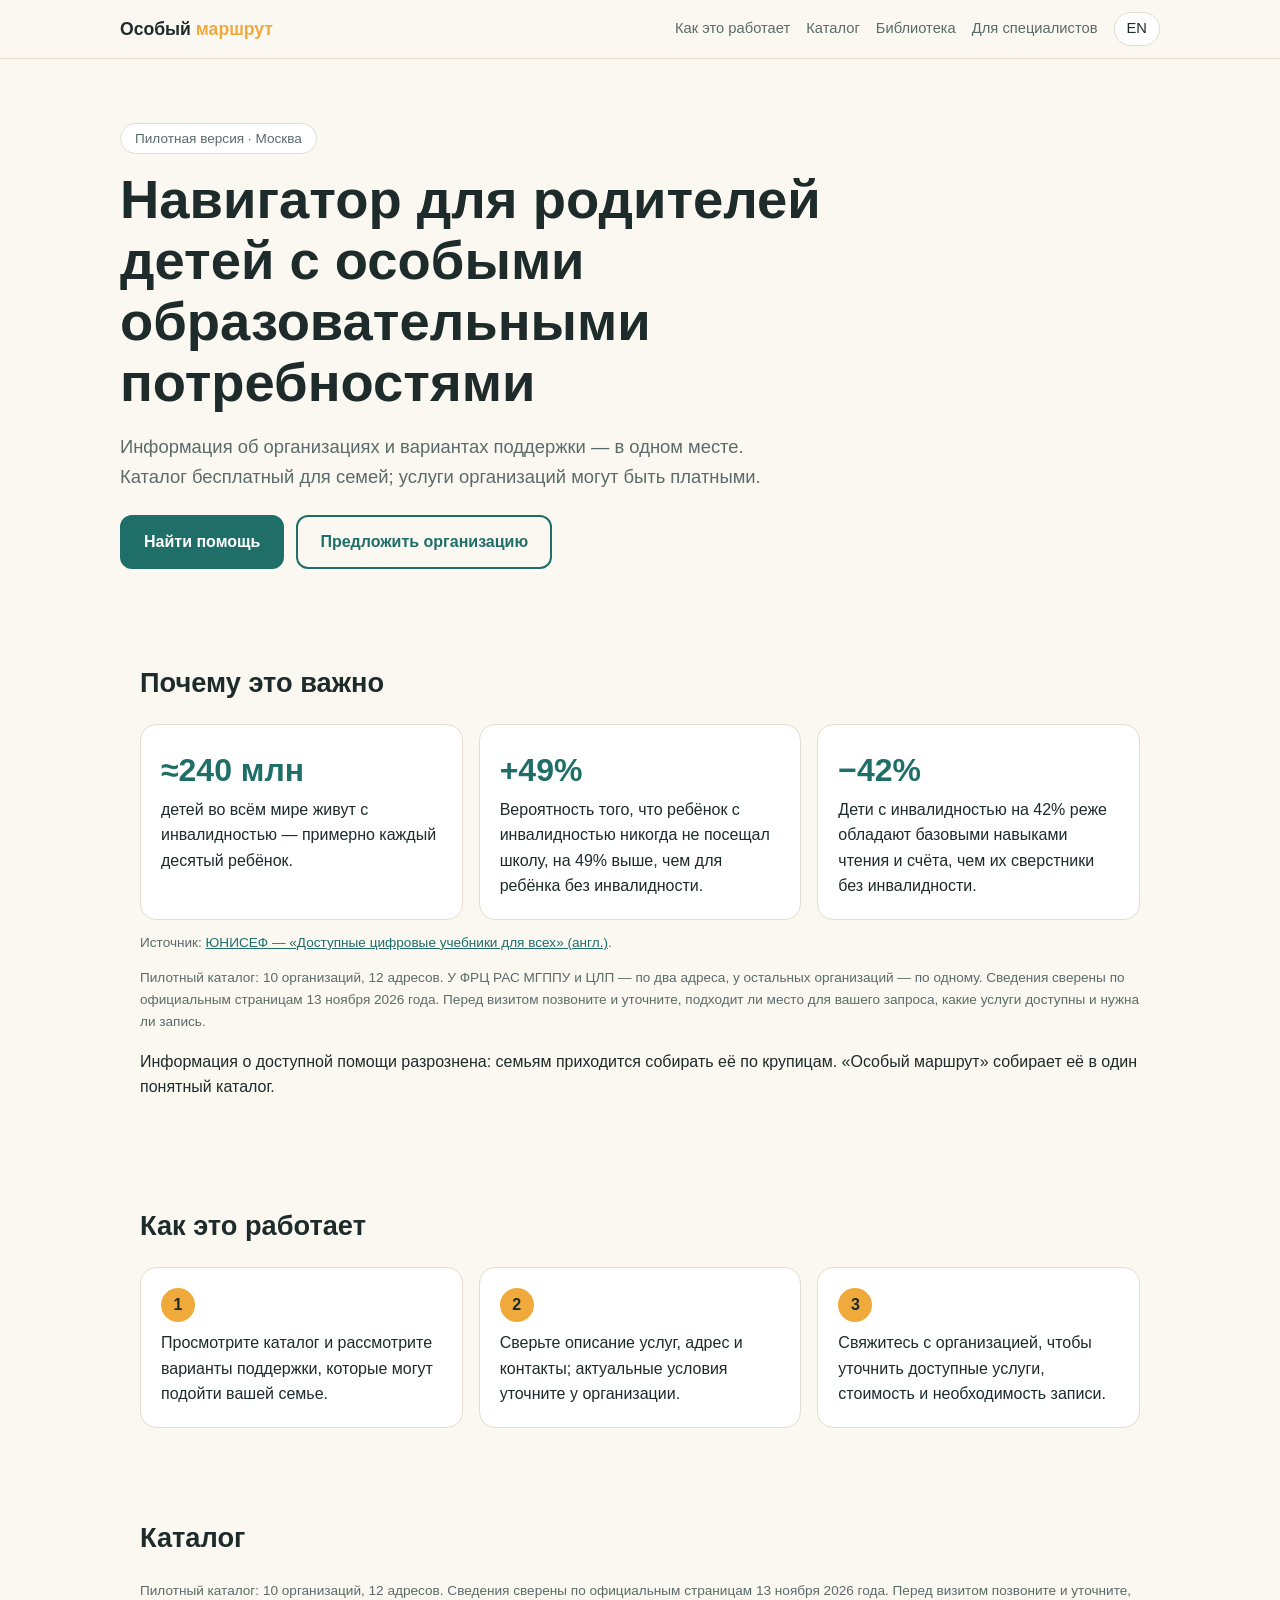
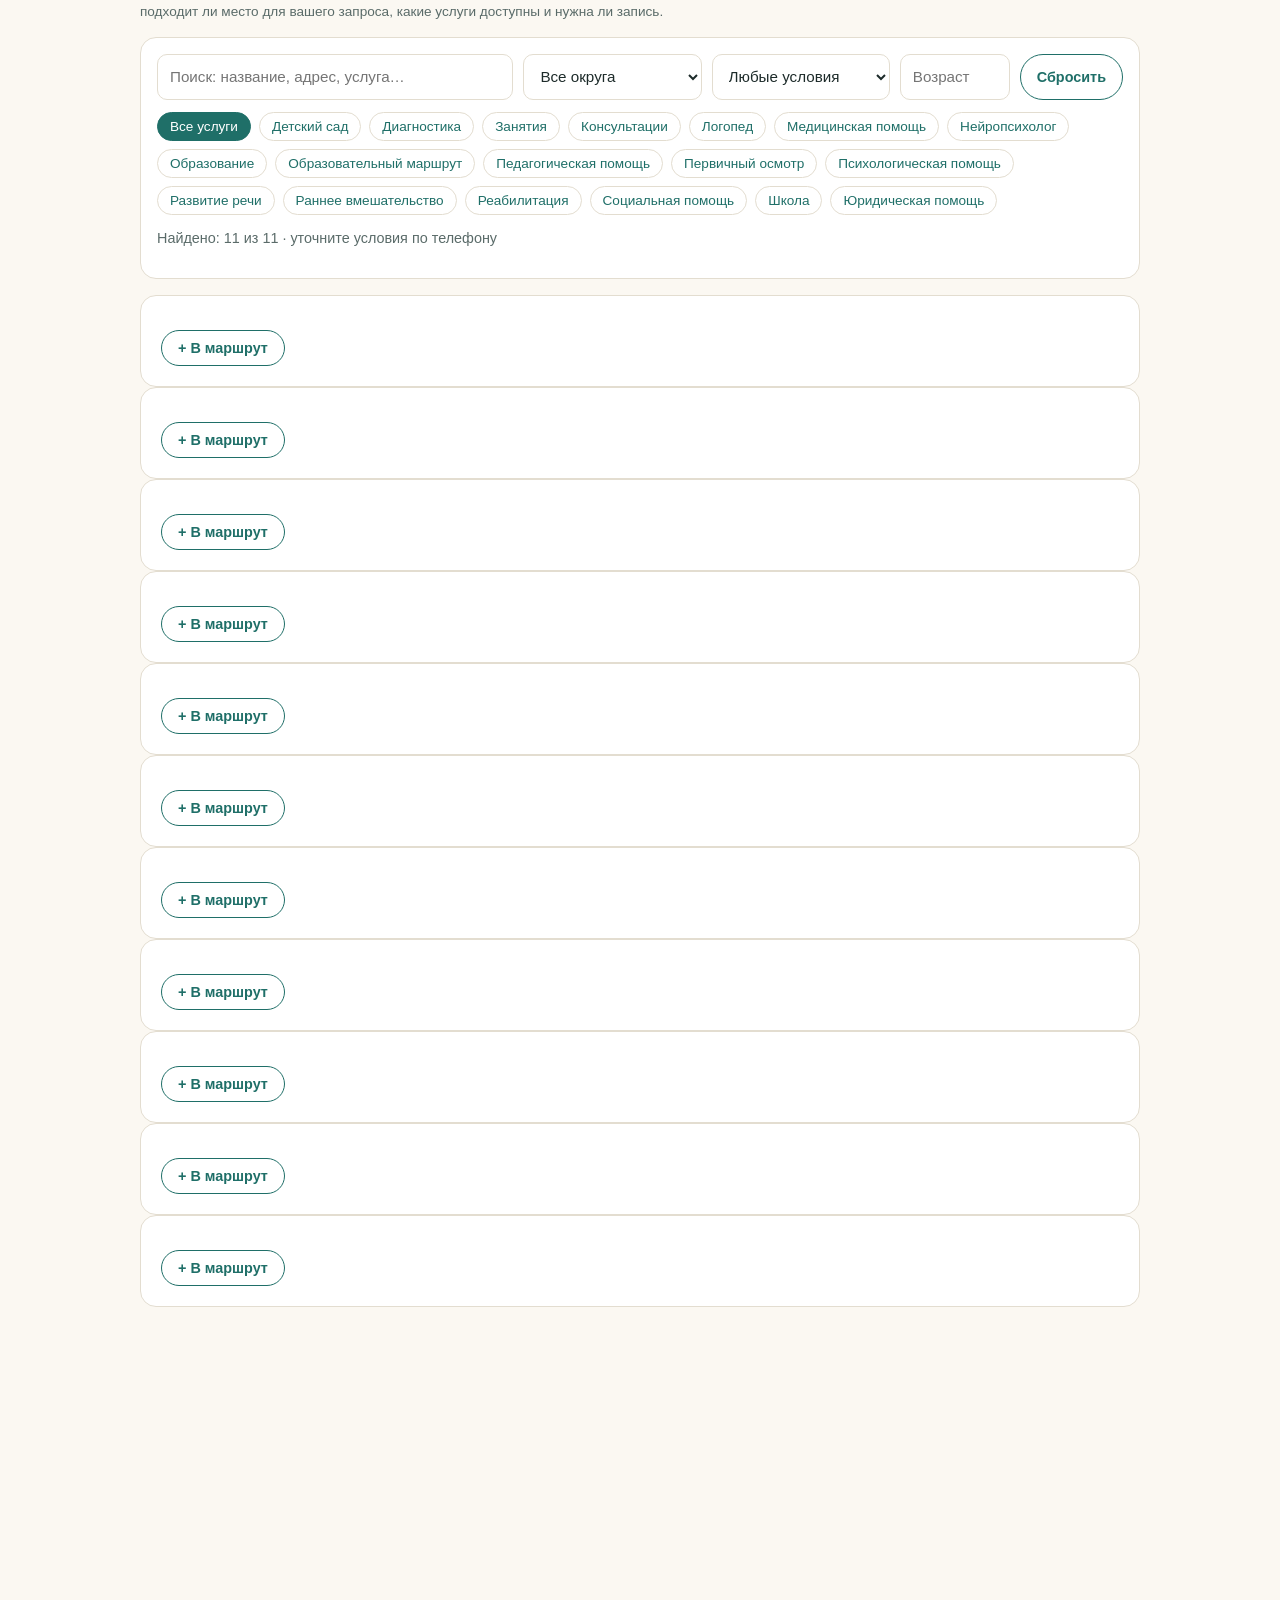
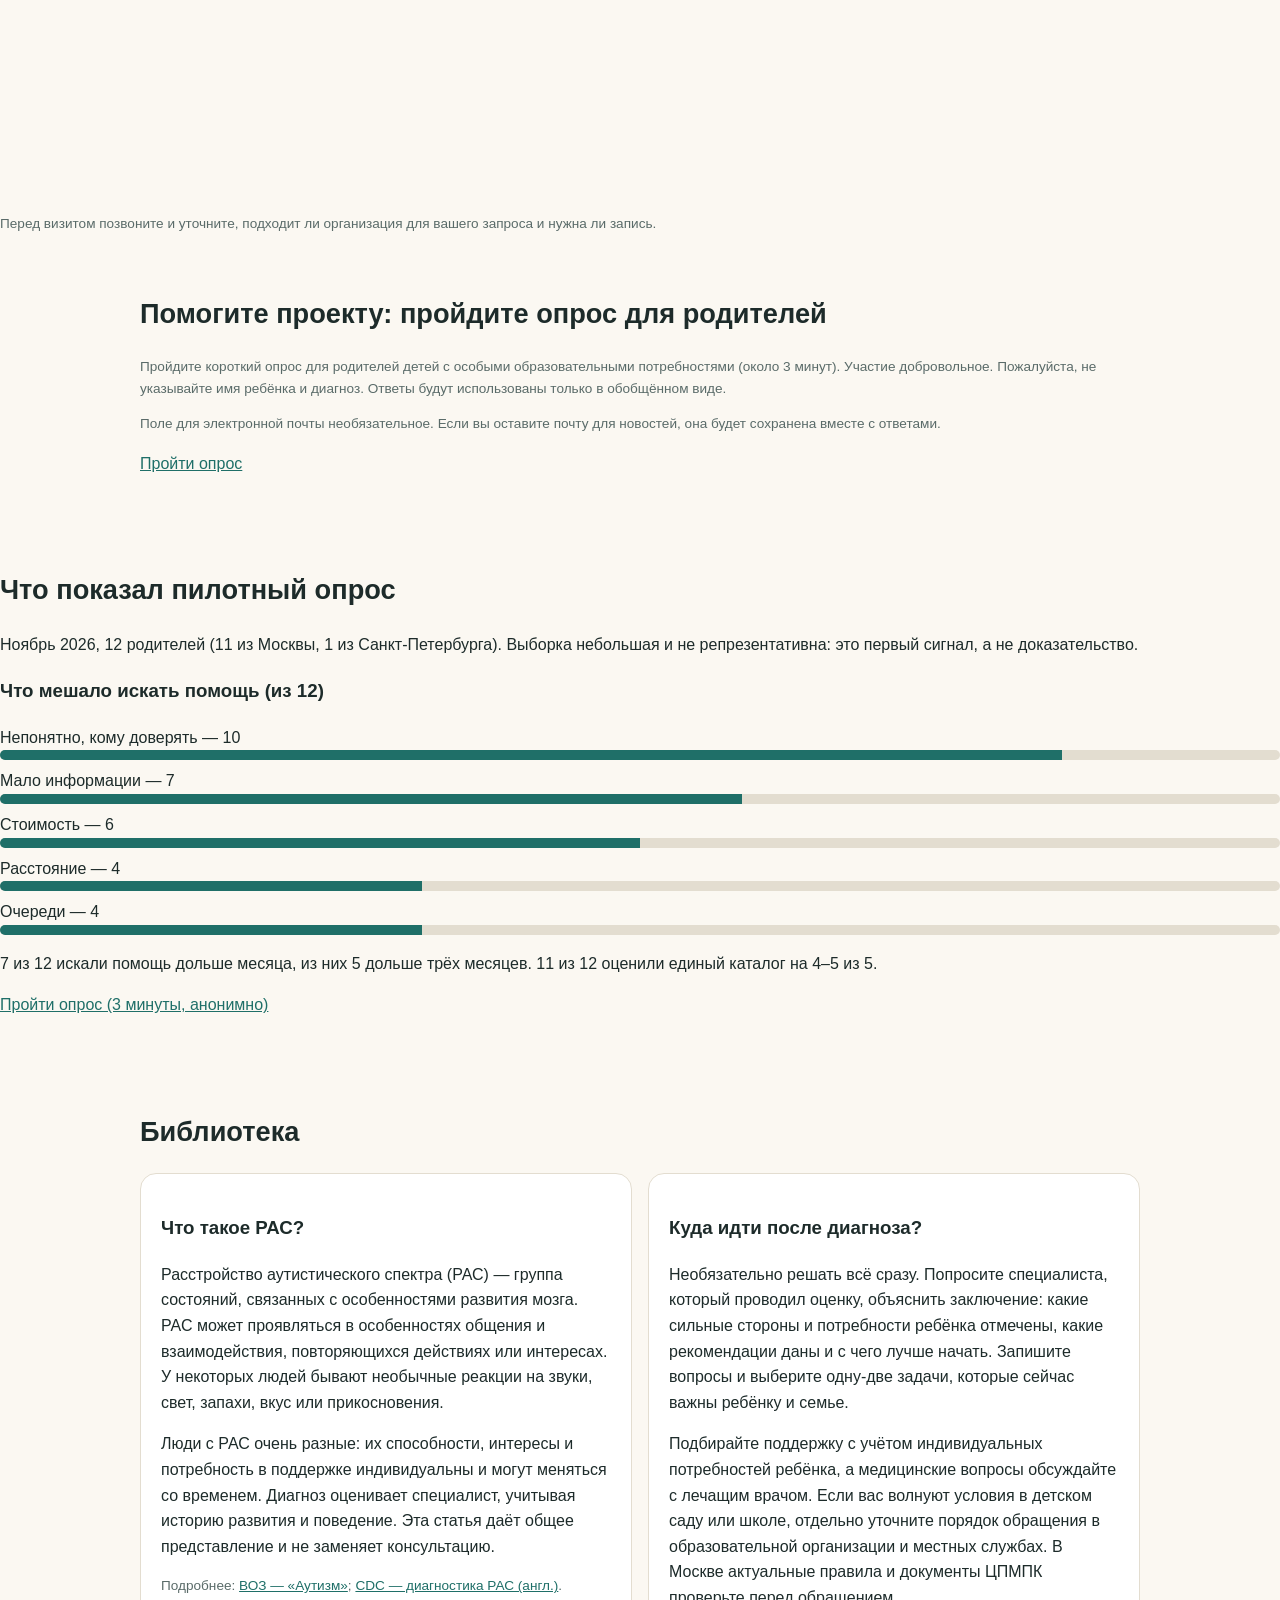
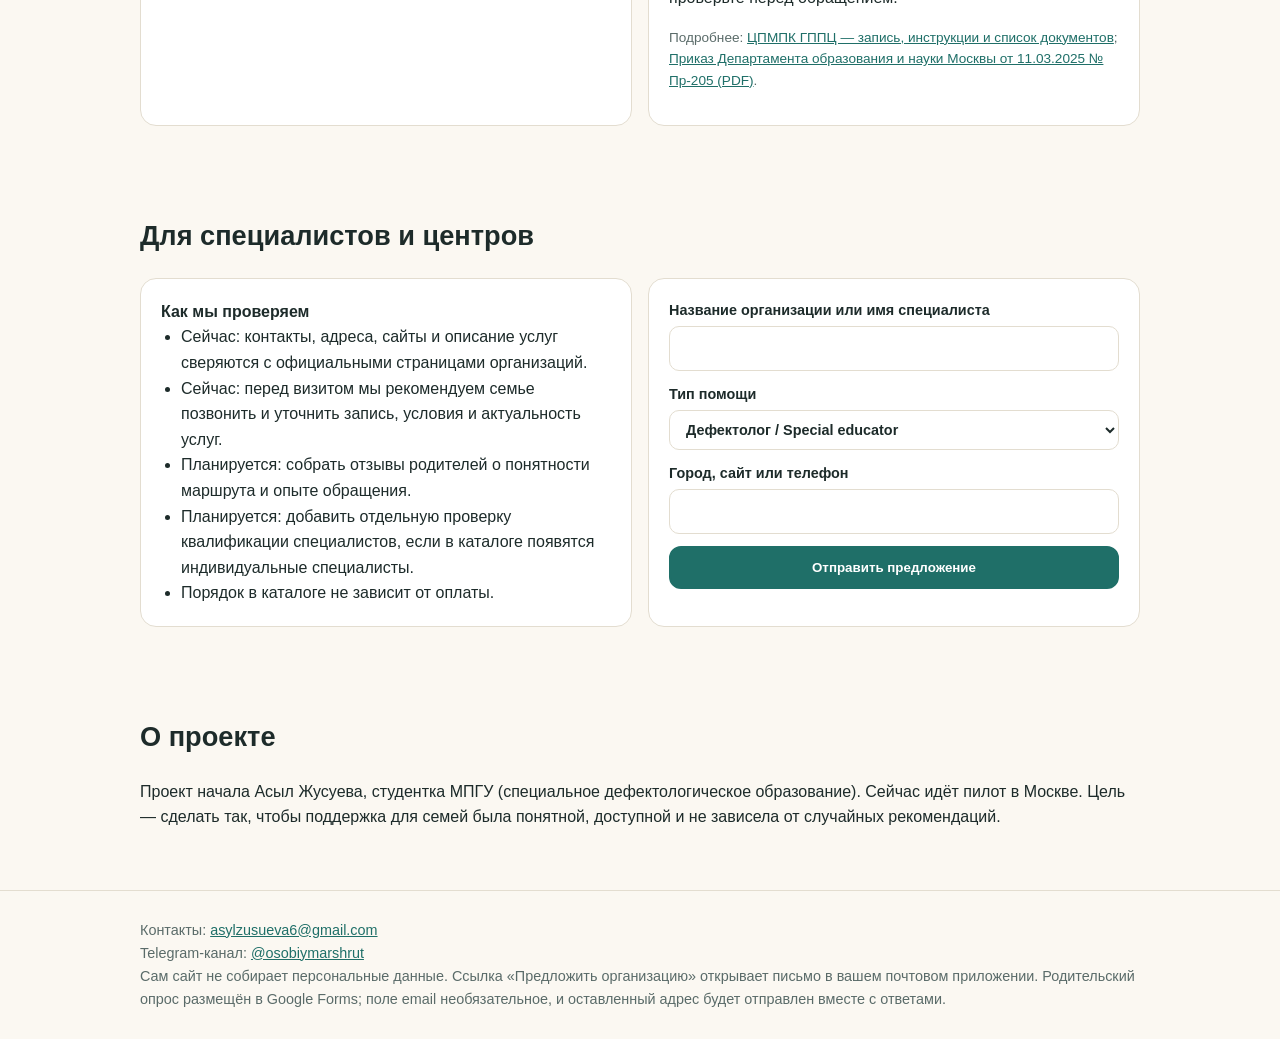
==== commit 8afdb387: "Update index.html" ====
--- a/index.html
+++ b/index.html
@@ -94,7 +94,31 @@
 <section id="catalog"><div class="wrap">
   <h2 data-ru="Каталог" data-en="Catalog">Каталог</h2>
 <p class="note" data-ru="Пилотный каталог: 10 организаций, 12 адресов. Сведения сверены по официальным страницам 13 ноября 2026 года. Перед визитом позвоните и уточните, подходит ли место для вашего запроса, какие услуги доступны и нужна ли запись." data-en="Pilot catalog: 10 organizations, 12 addresses. Information was checked against official pages on November 13, 2026. Call before visiting to confirm whether the location suits your needs, which services are available, and whether an appointment is required.">Пилотный каталог: 10 организаций, 12 адресов. Сведения сверены по официальным страницам 13 ноября 2026 года. Перед визитом позвоните и уточните, подходит ли место для вашего запроса, какие услуги доступны и нужна ли запись.</p>
-
+<div class="om-bar" id="filters">
+  <div class="om-bar-row">
+    <input id="q" class="om-field" type="search"
+           placeholder="Поиск: название, адрес, услуга…"
+           data-ru-ph="Поиск: название, адрес, услуга…"
+           data-en-ph="Search by name, address or service…"
+           data-ru-al="Поиск по каталогу" data-en-al="Catalog search">
+    <select id="f-okrug" class="om-field" data-ru-al="Округ" data-en-al="Administrative district">
+      <option value="" data-ru="Все округа" data-en="All districts">Все округа</option>
+    </select>
+    <select id="f-cost" class="om-field" data-ru-al="Условия" data-en-al="Cost">
+      <option value="" data-ru="Любые условия" data-en="Any cost">Любые условия</option>
+      <option value="free" data-ru="Есть бесплатные" data-en="Some services free">Есть бесплатные</option>
+      <option value="paid" data-ru="Платные" data-en="Paid">Платные</option>
+    </select>
+    <input id="f-age" class="om-field" type="number" min="0" max="23" step="1"
+           placeholder="Возраст" data-ru-ph="Возраст" data-en-ph="Age"
+           data-ru-al="Возраст ребёнка" data-en-al="Child age">
+    <button id="f-reset" class="om-btn om-btn-ghost" type="button">
+      <span data-ru="Сбросить" data-en="Reset">Сбросить</span>
+    </button>
+  </div>
+  <div class="om-chips" id="f-tags"></div>
+  <p class="om-count" id="f-count" aria-live="polite"></p>
+</div>
   <article class="card" data-org="frc-kashenkin"
     data-okrug="СВАО" data-okrug-en="North-Eastern" data-district="Марфино"
     data-tags="Диагностика,Консультации,Психологическая помощь,Педагогическая помощь"
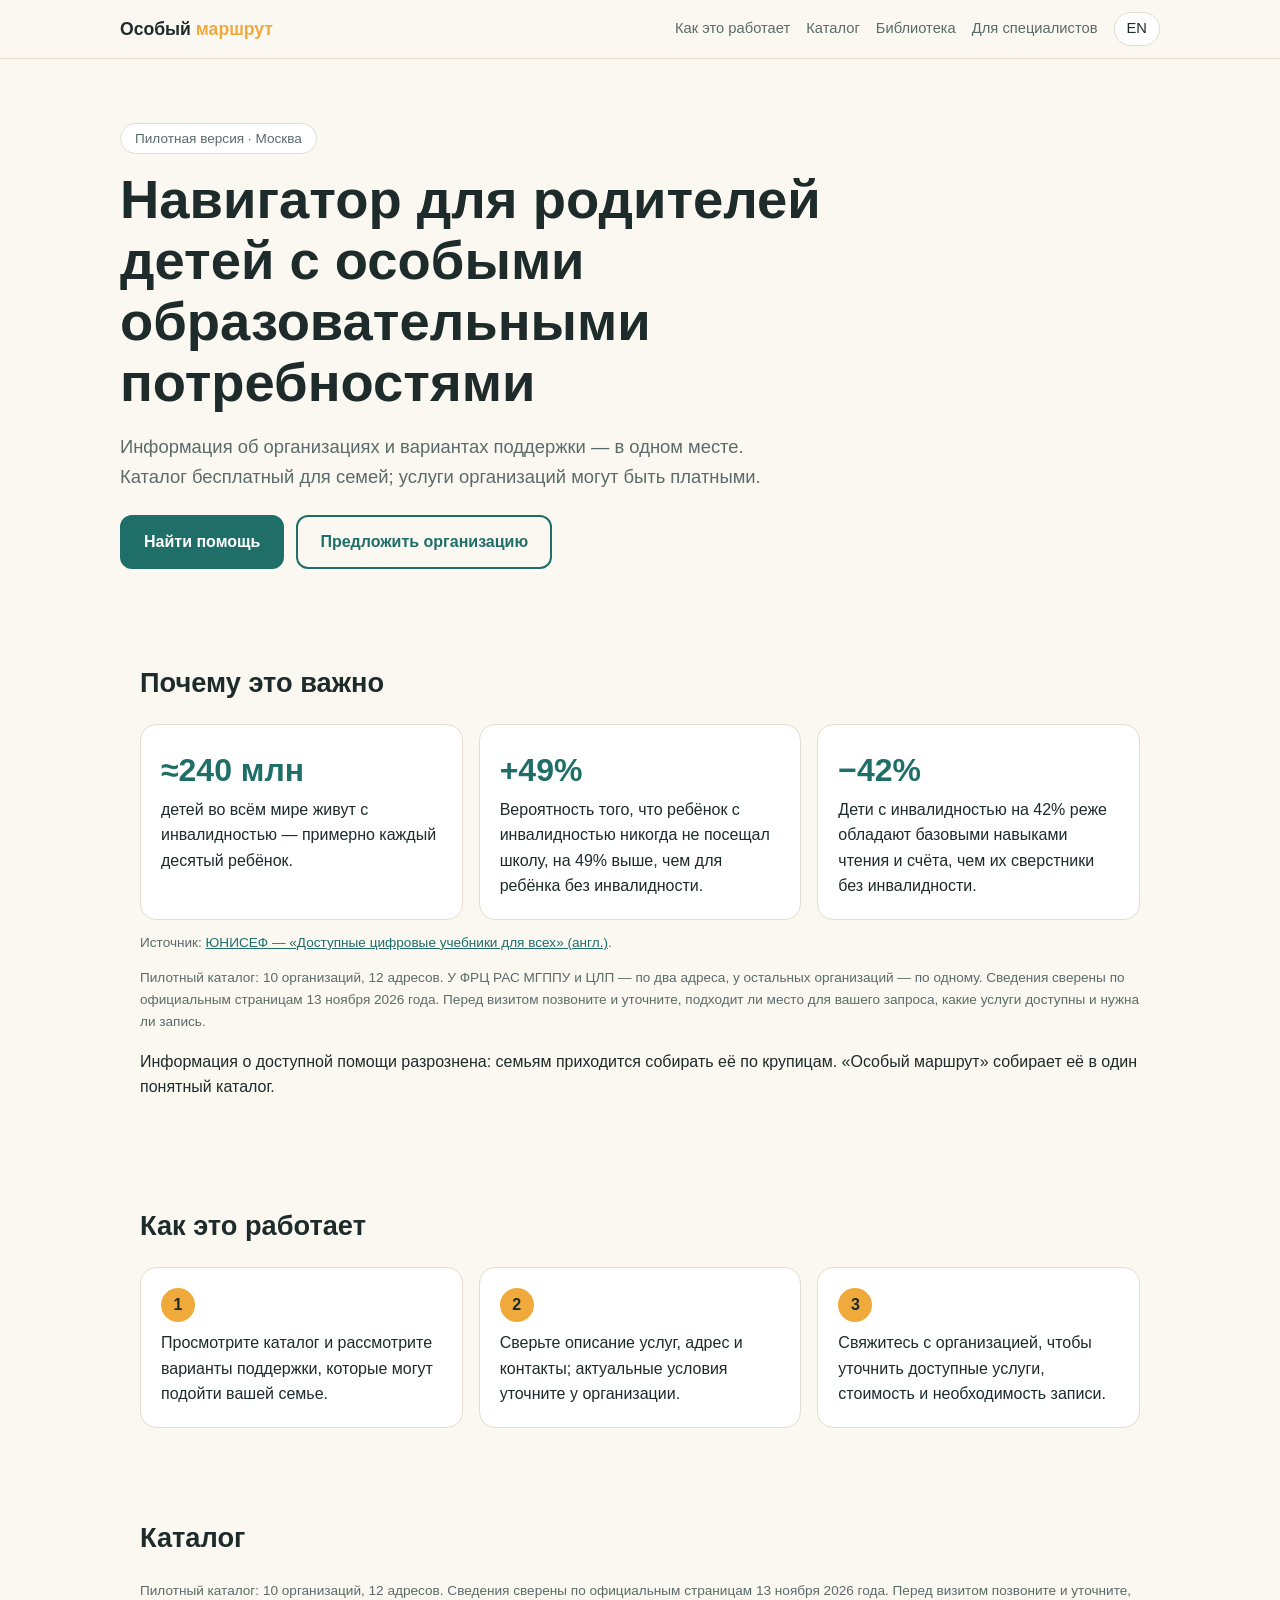
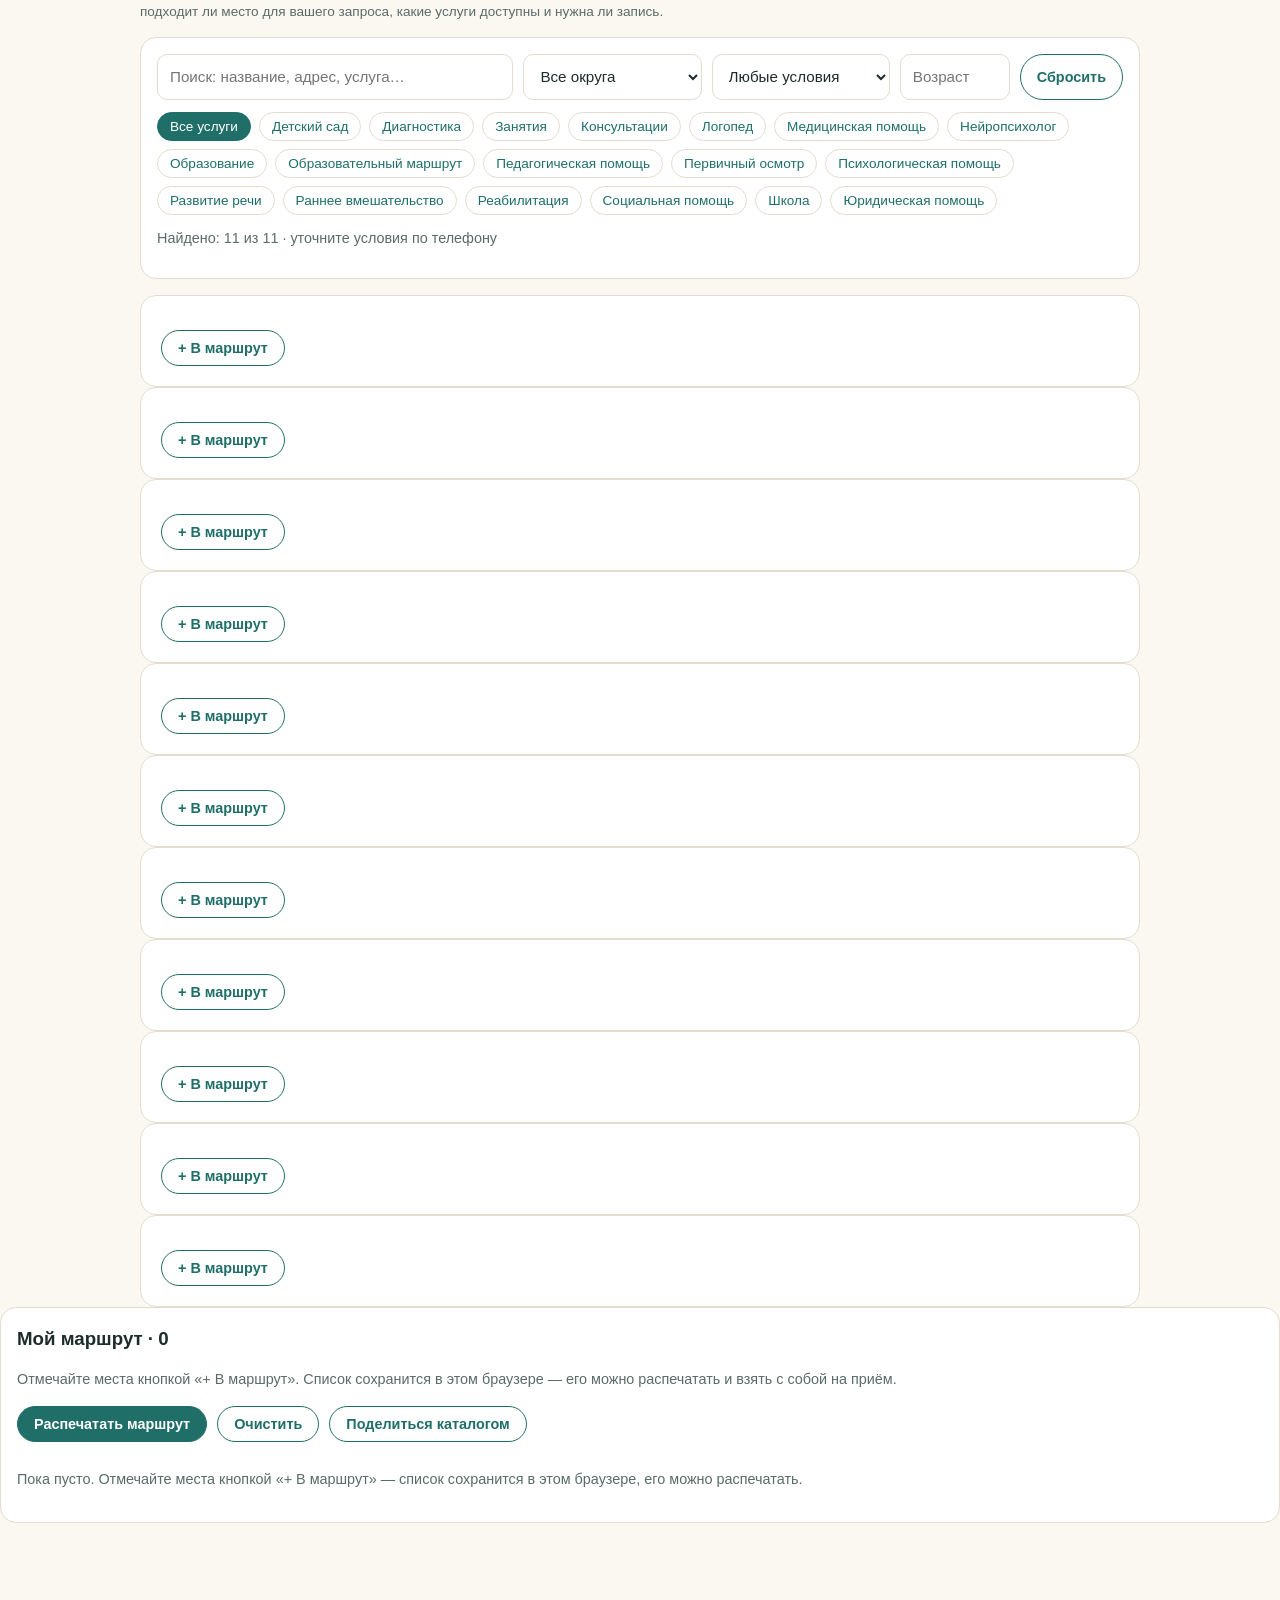
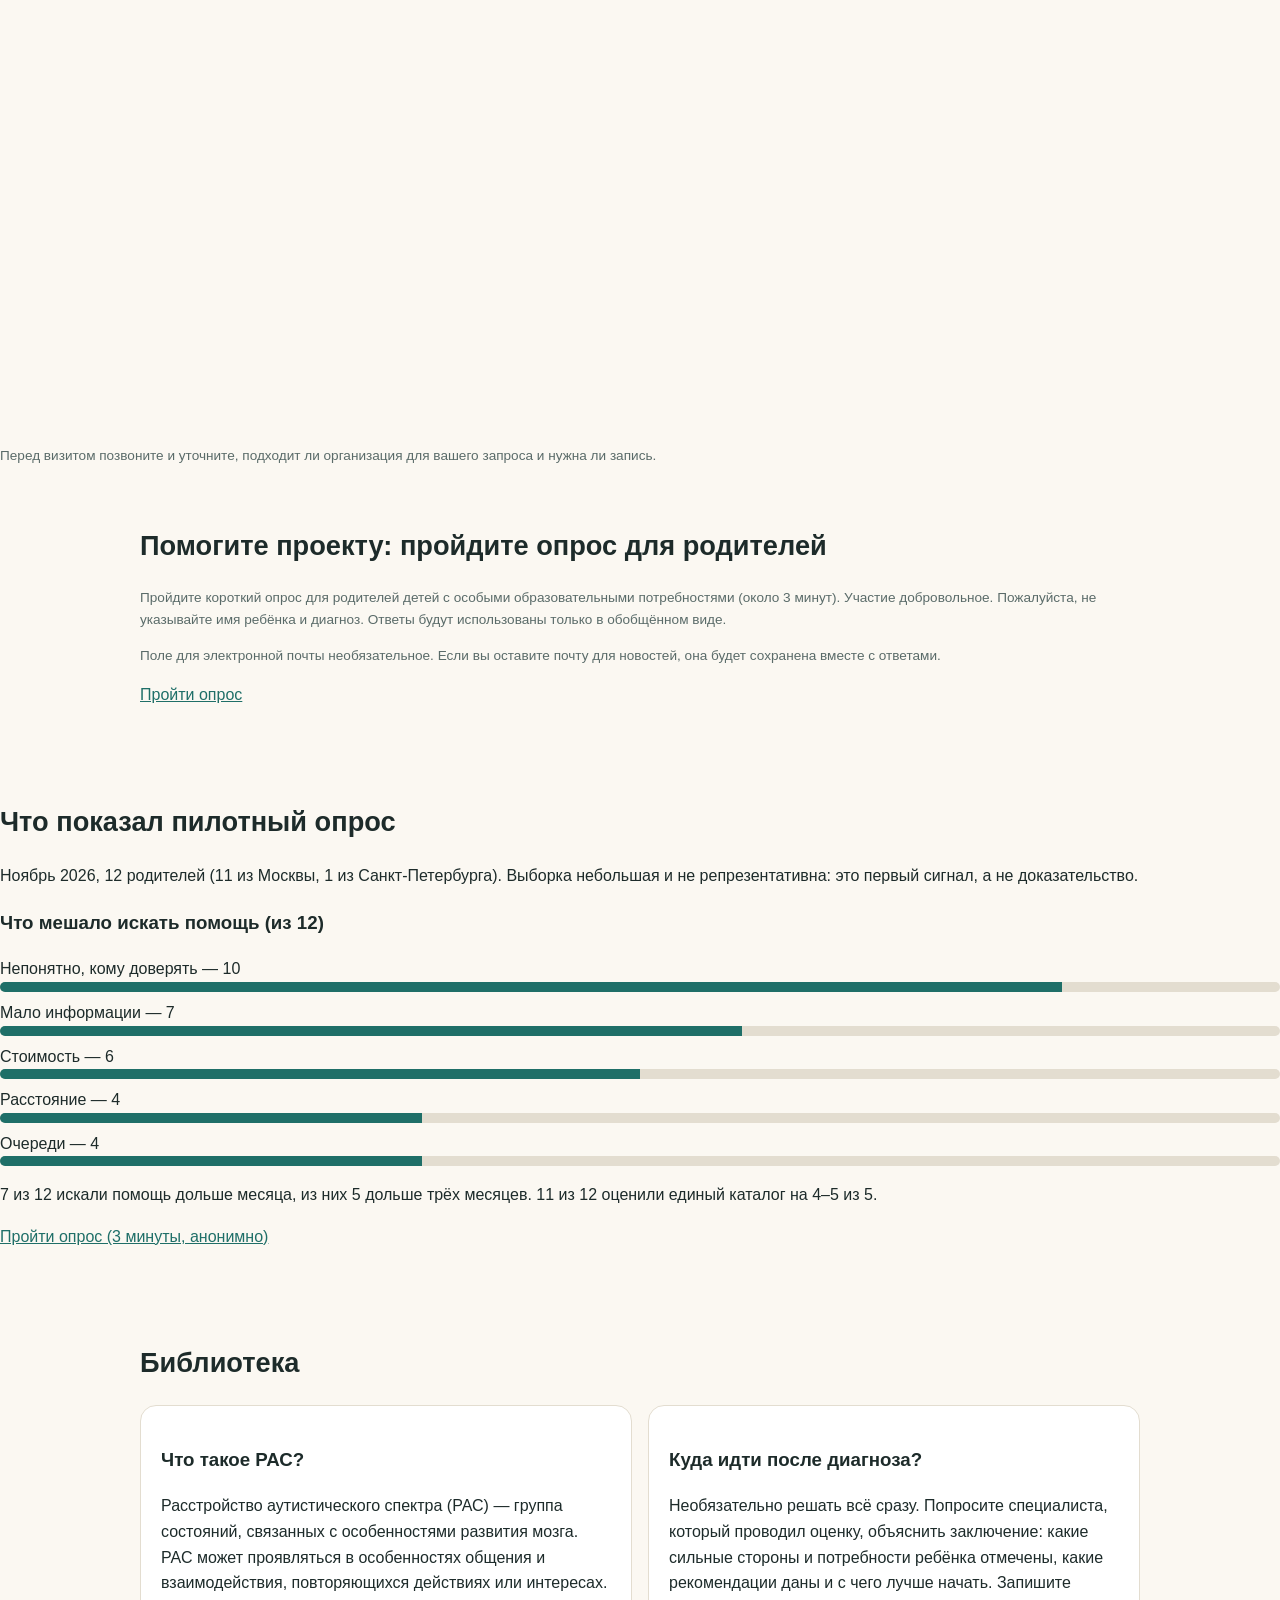
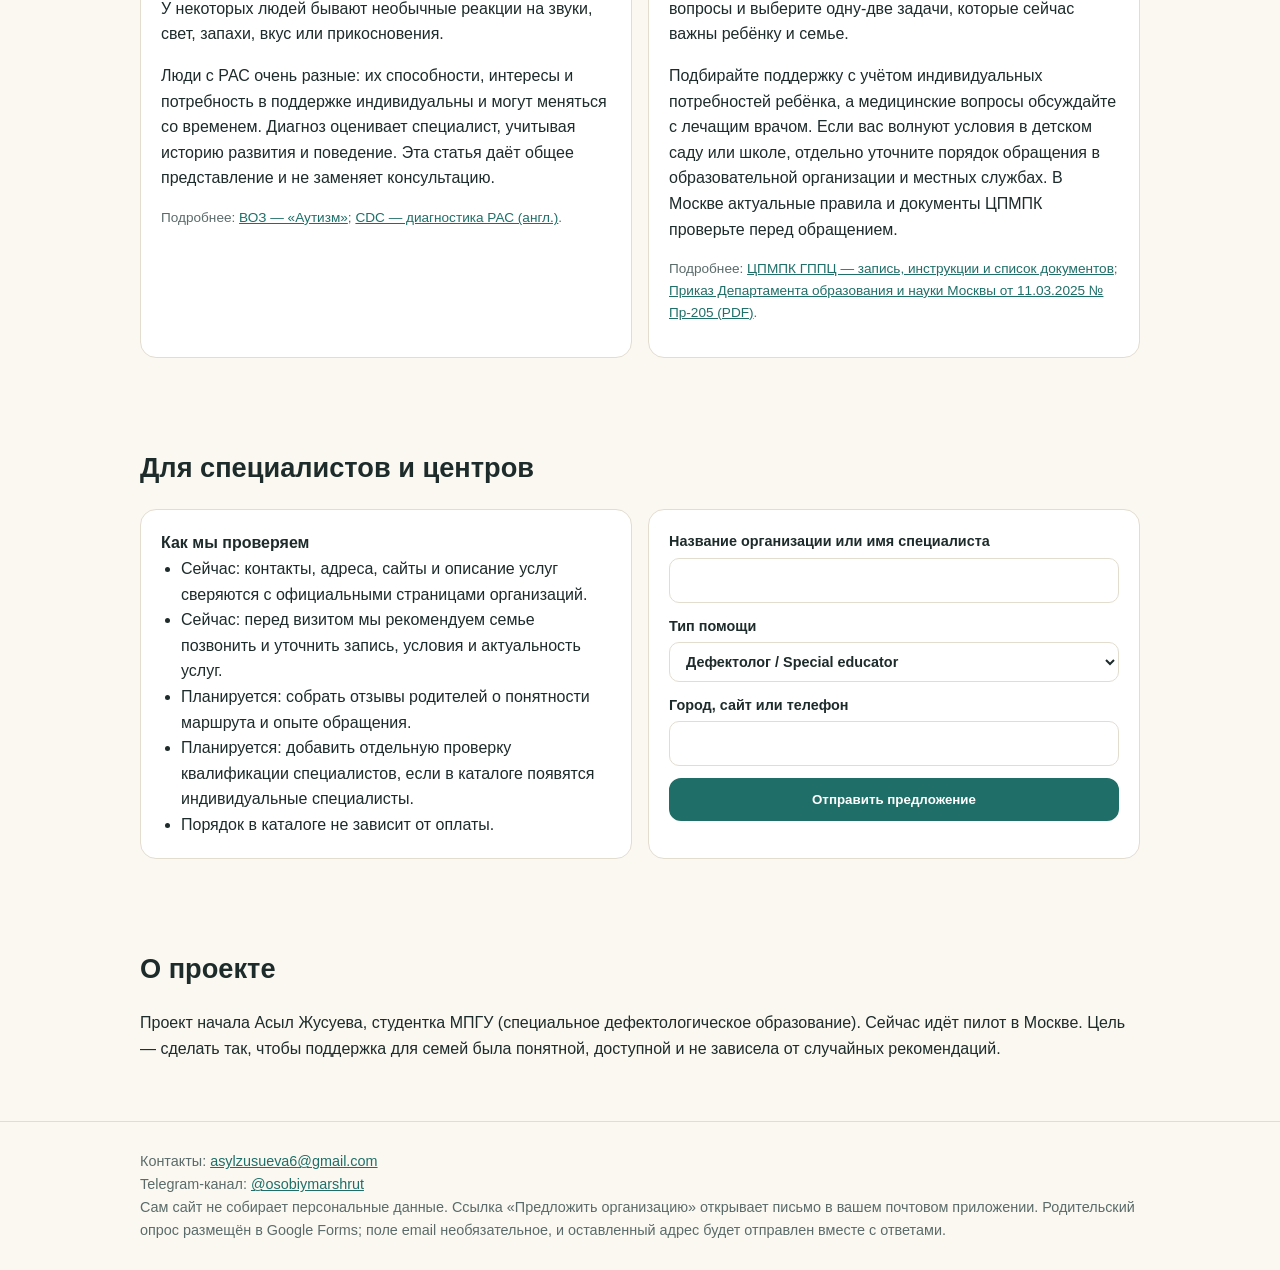
==== commit ffba10e5: "Update index.html" ====
--- a/index.html
+++ b/index.html
@@ -183,6 +183,29 @@
     data-age-min="4" data-age-max="8" data-search="групповая программа диагностическое занятие">
 </article>
 </div>
+ <div class="om-route" id="route">
+  <h3>
+    <span data-ru="Мой маршрут" data-en="My route">Мой маршрут</span>
+    · <span id="route-count">0</span>
+  </h3>
+  <p class="om-muted">
+    <span data-ru="Отмечайте места кнопкой «+ В маршрут». Список сохранится в этом браузере — его можно распечатать и взять с собой на приём."
+          data-en="Mark places with «+ Add to route». The list is saved in this browser and can be printed for your visit.">
+      Отмечайте места кнопкой «+ В маршрут». Список сохранится в этом браузере — его можно распечатать и взять с собой на приём.
+    </span>
+  </p>
+  <div class="om-btn-row">
+    <button id="print-btn" class="om-btn" type="button">
+      <span data-ru="Распечатать маршрут" data-en="Print route">Распечатать маршрут</span>
+    </button>
+    <button id="clear-btn" class="om-btn om-btn-ghost" type="button">
+      <span data-ru="Очистить" data-en="Clear">Очистить</span>
+    </button>
+    <button id="share-btn" class="om-btn om-btn-ghost" type="button">
+      <span data-ru="Поделиться каталогом" data-en="Share catalog">Поделиться каталогом</span>
+    </button>
+  </div>
+</div>
 </div></section>
 <div style="width:100%;height:450px;overflow:hidden;border-radius:16px;">
 <script type="text/javascript" charset="utf-8" async src="https://api-maps.yandex.ru/services/constructor/1.0/js/?um=constructor%3A5fd80a9a4d7dda465474ad580f74e5d1378472efde8ef8653be5f6458a5079dd&amp;width=100%25&amp;height=450&amp;lang=ru_RU&amp;scroll=true"></script>
@@ -295,5 +318,7 @@
 location.href='mailto:asylzusueva6@gmail.com?subject='+encodeURIComponent('Особый маршрут: предложение в каталог')+'&body='+encodeURIComponent(body)});
 </script>
   <script src="assets/catalog.js"></script>
+ <div id="route-print"></div>
+ <script src="assets/tools.js"></script>
 </body>
 </html>
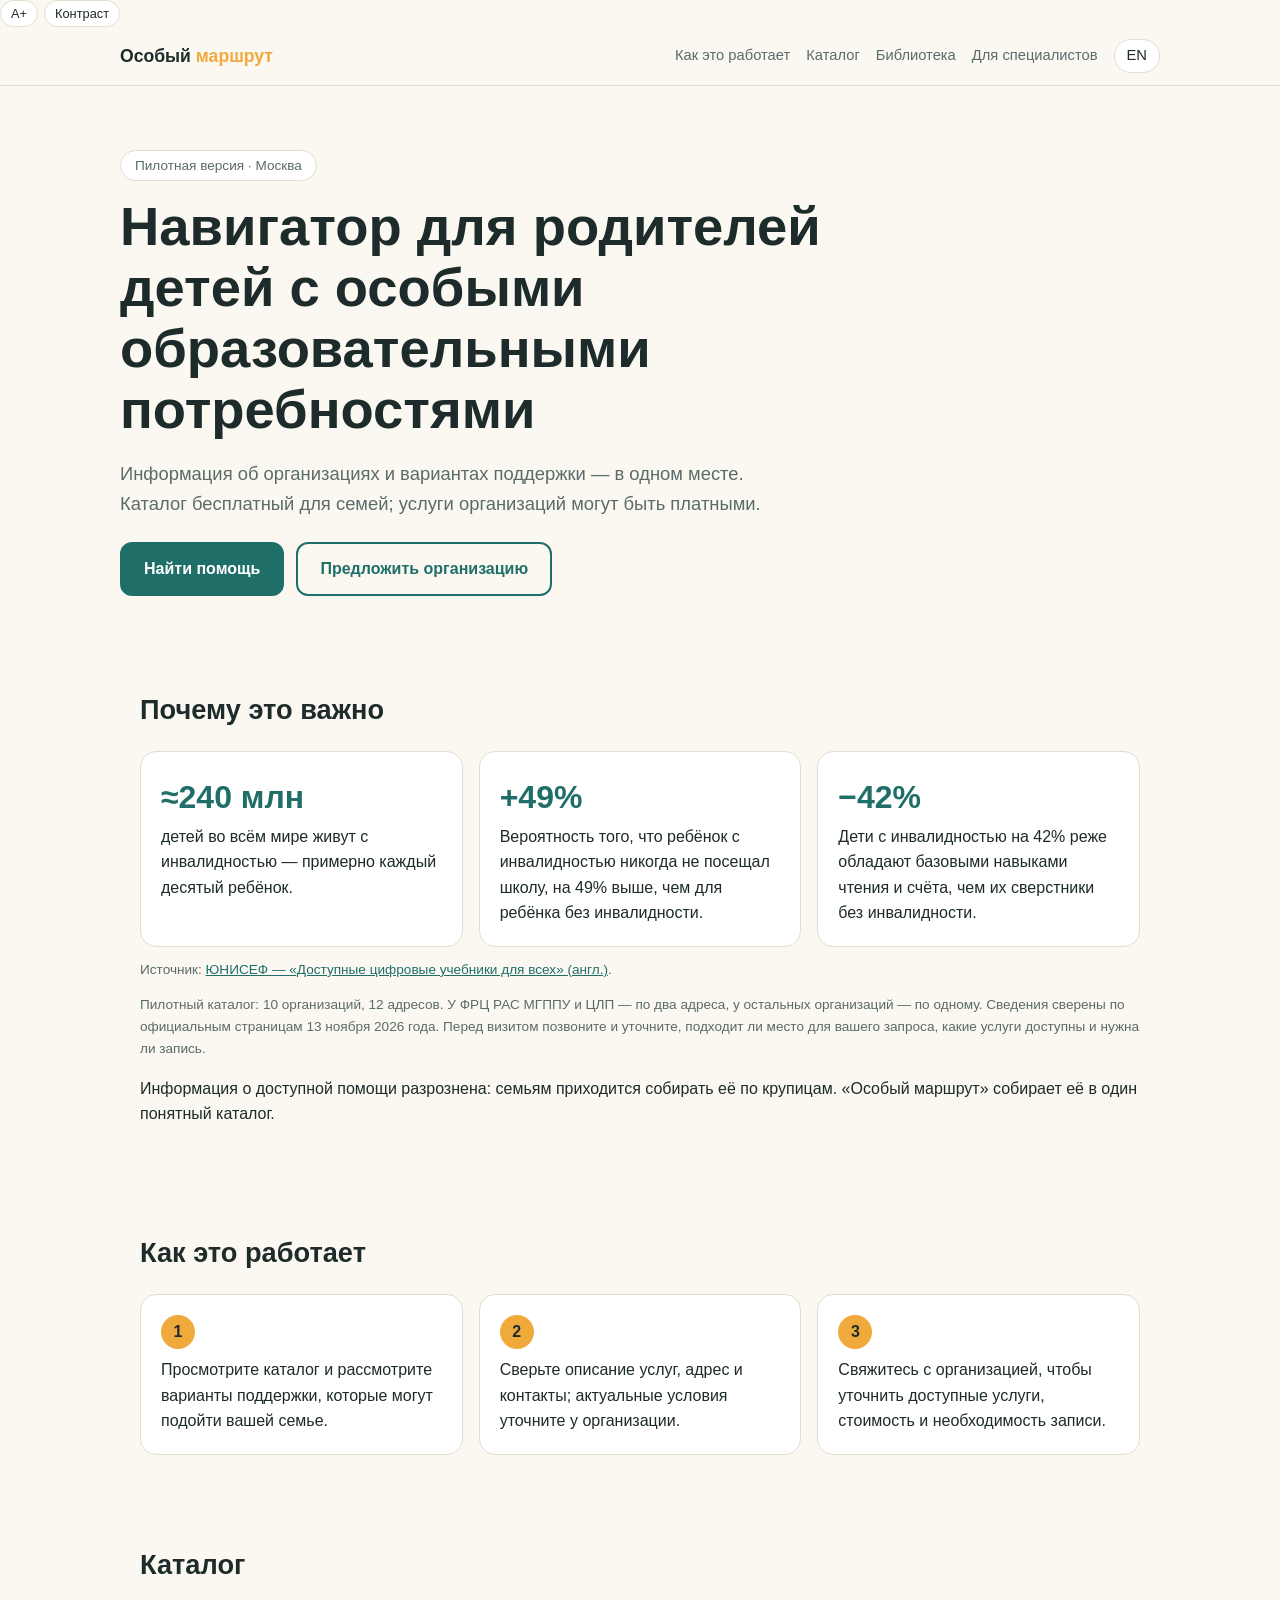
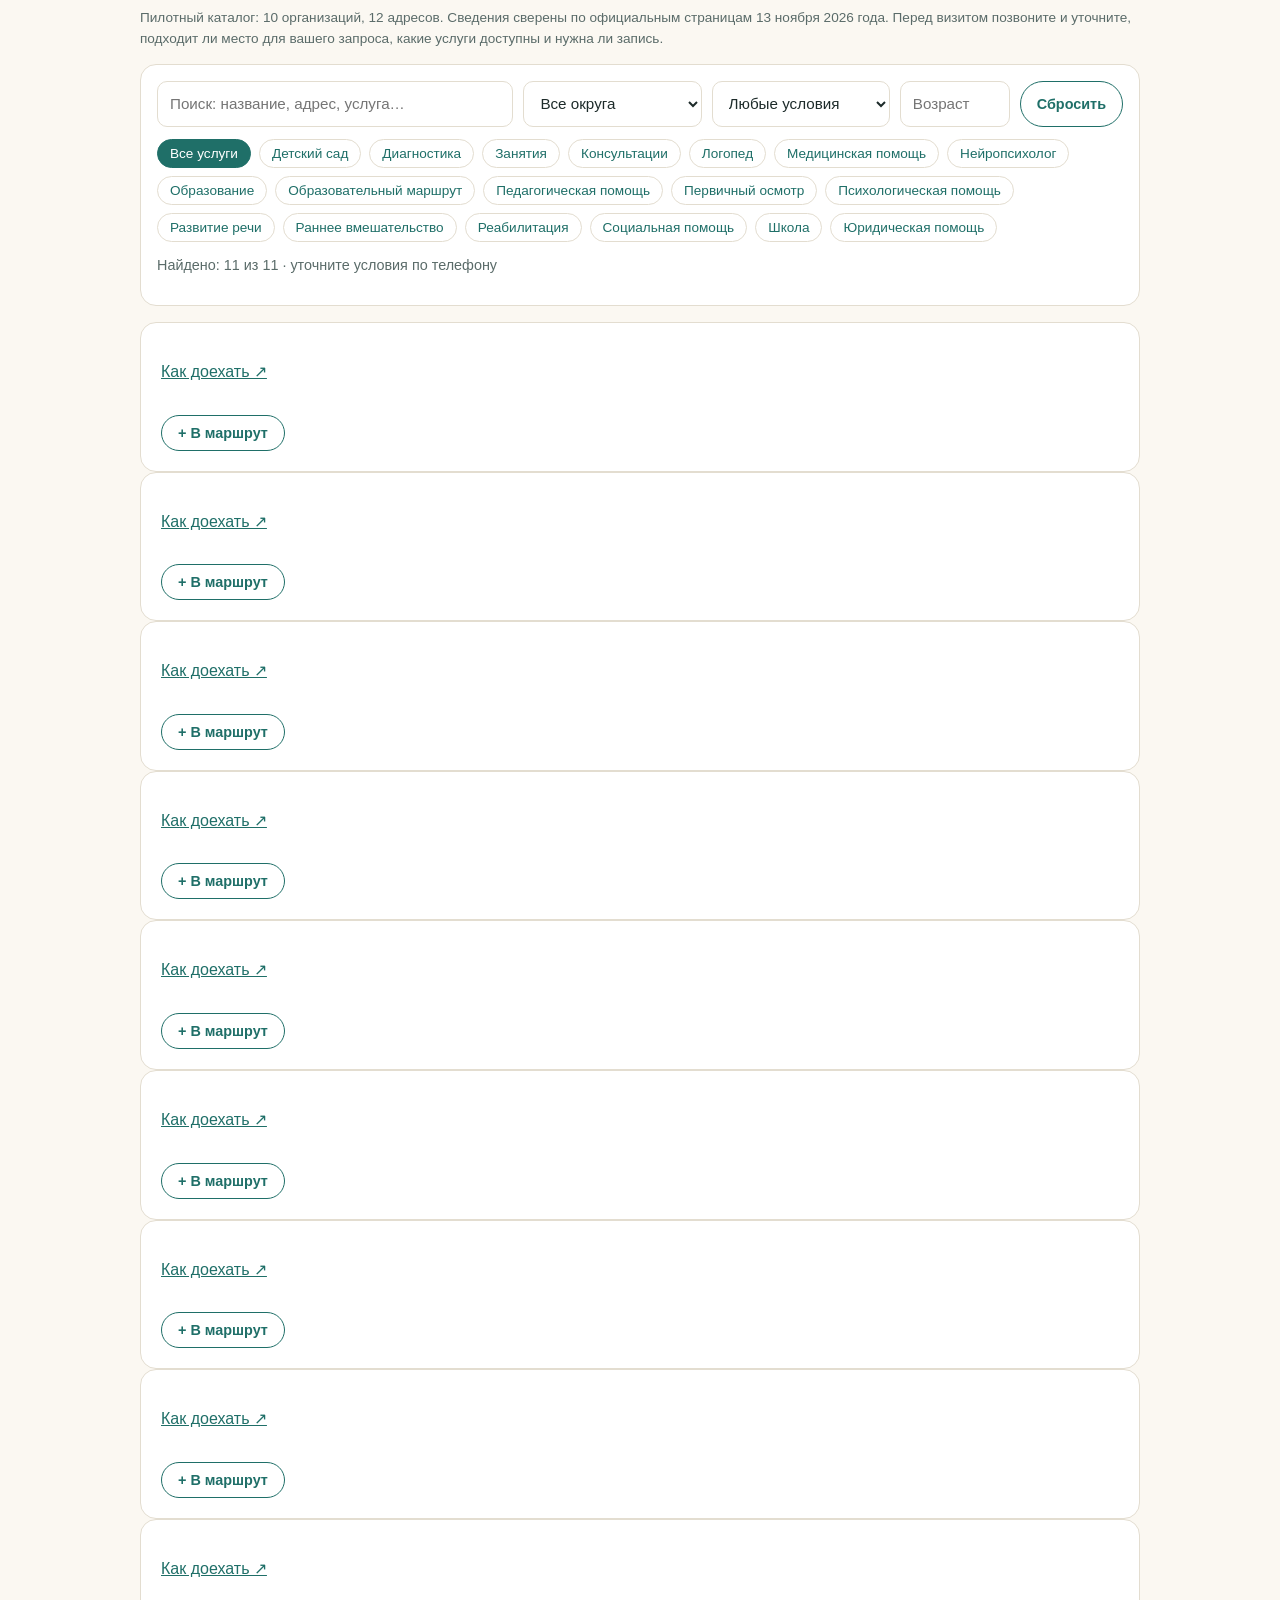
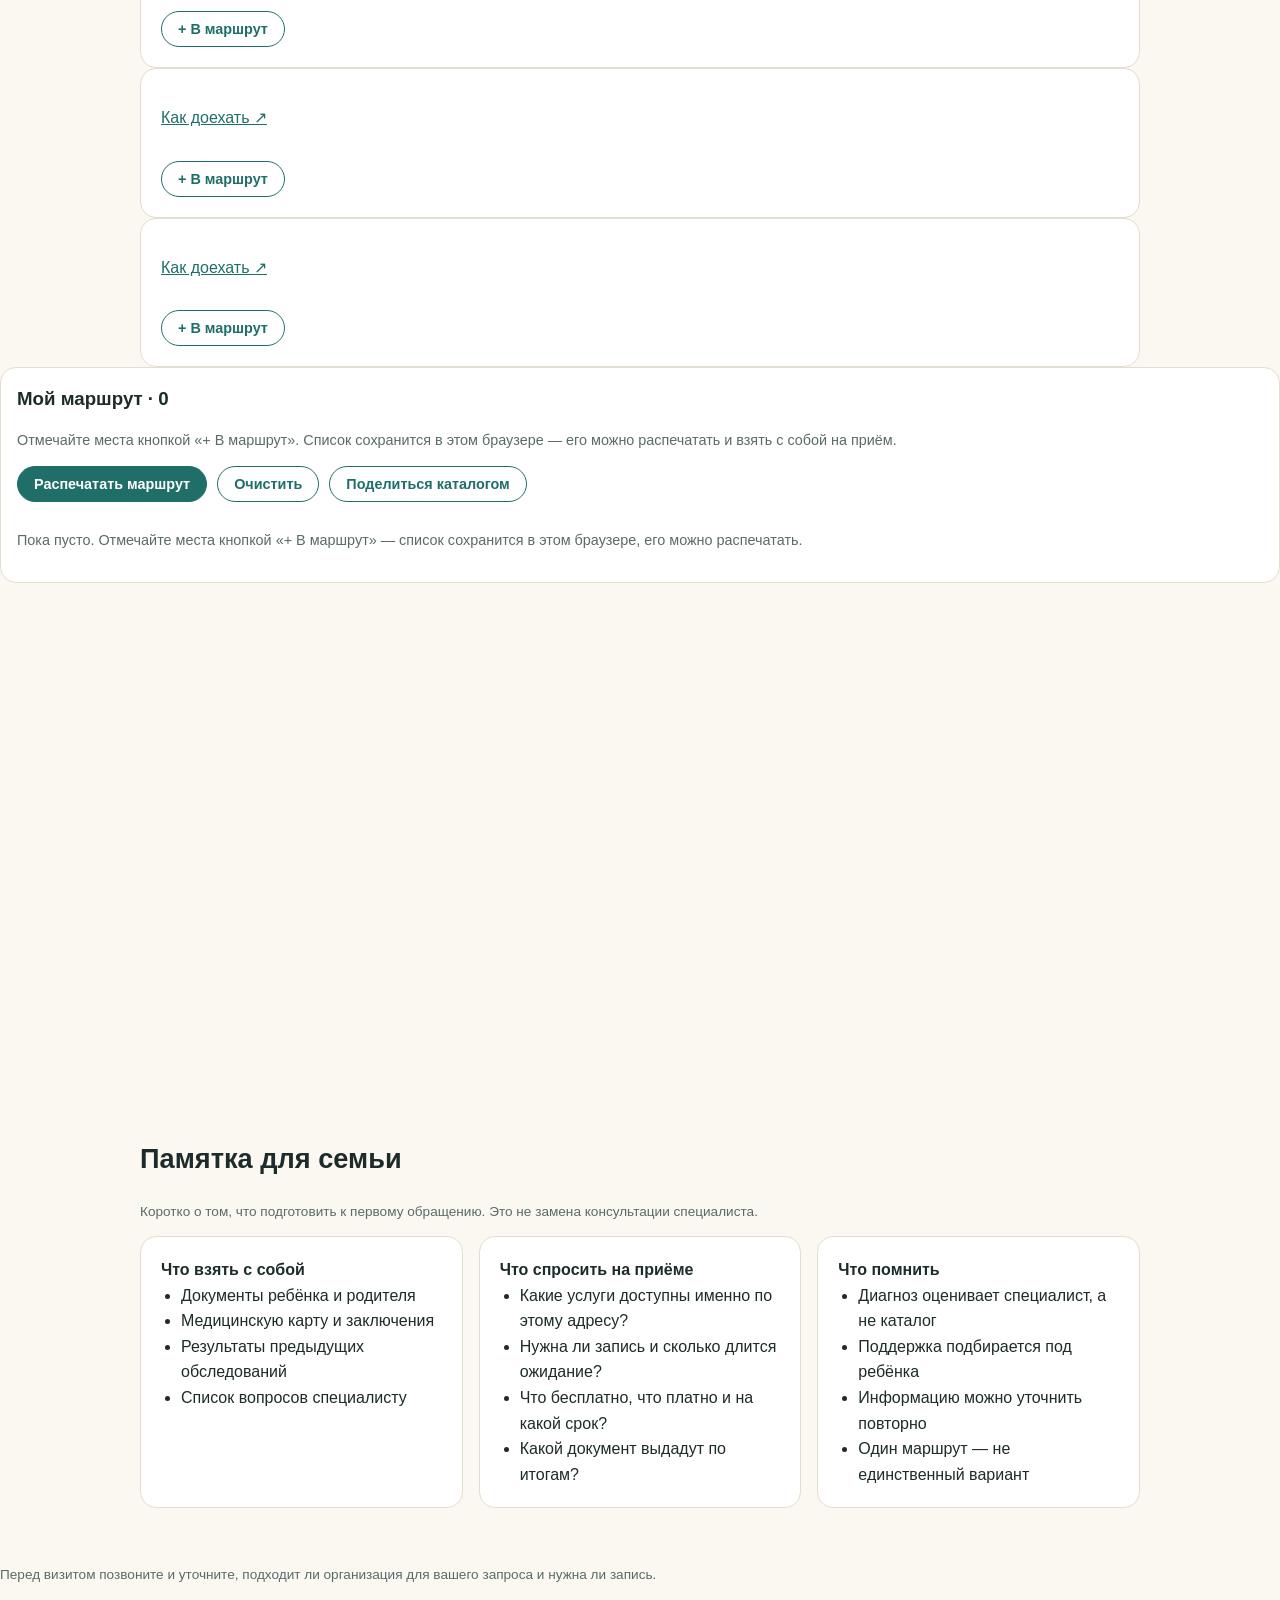
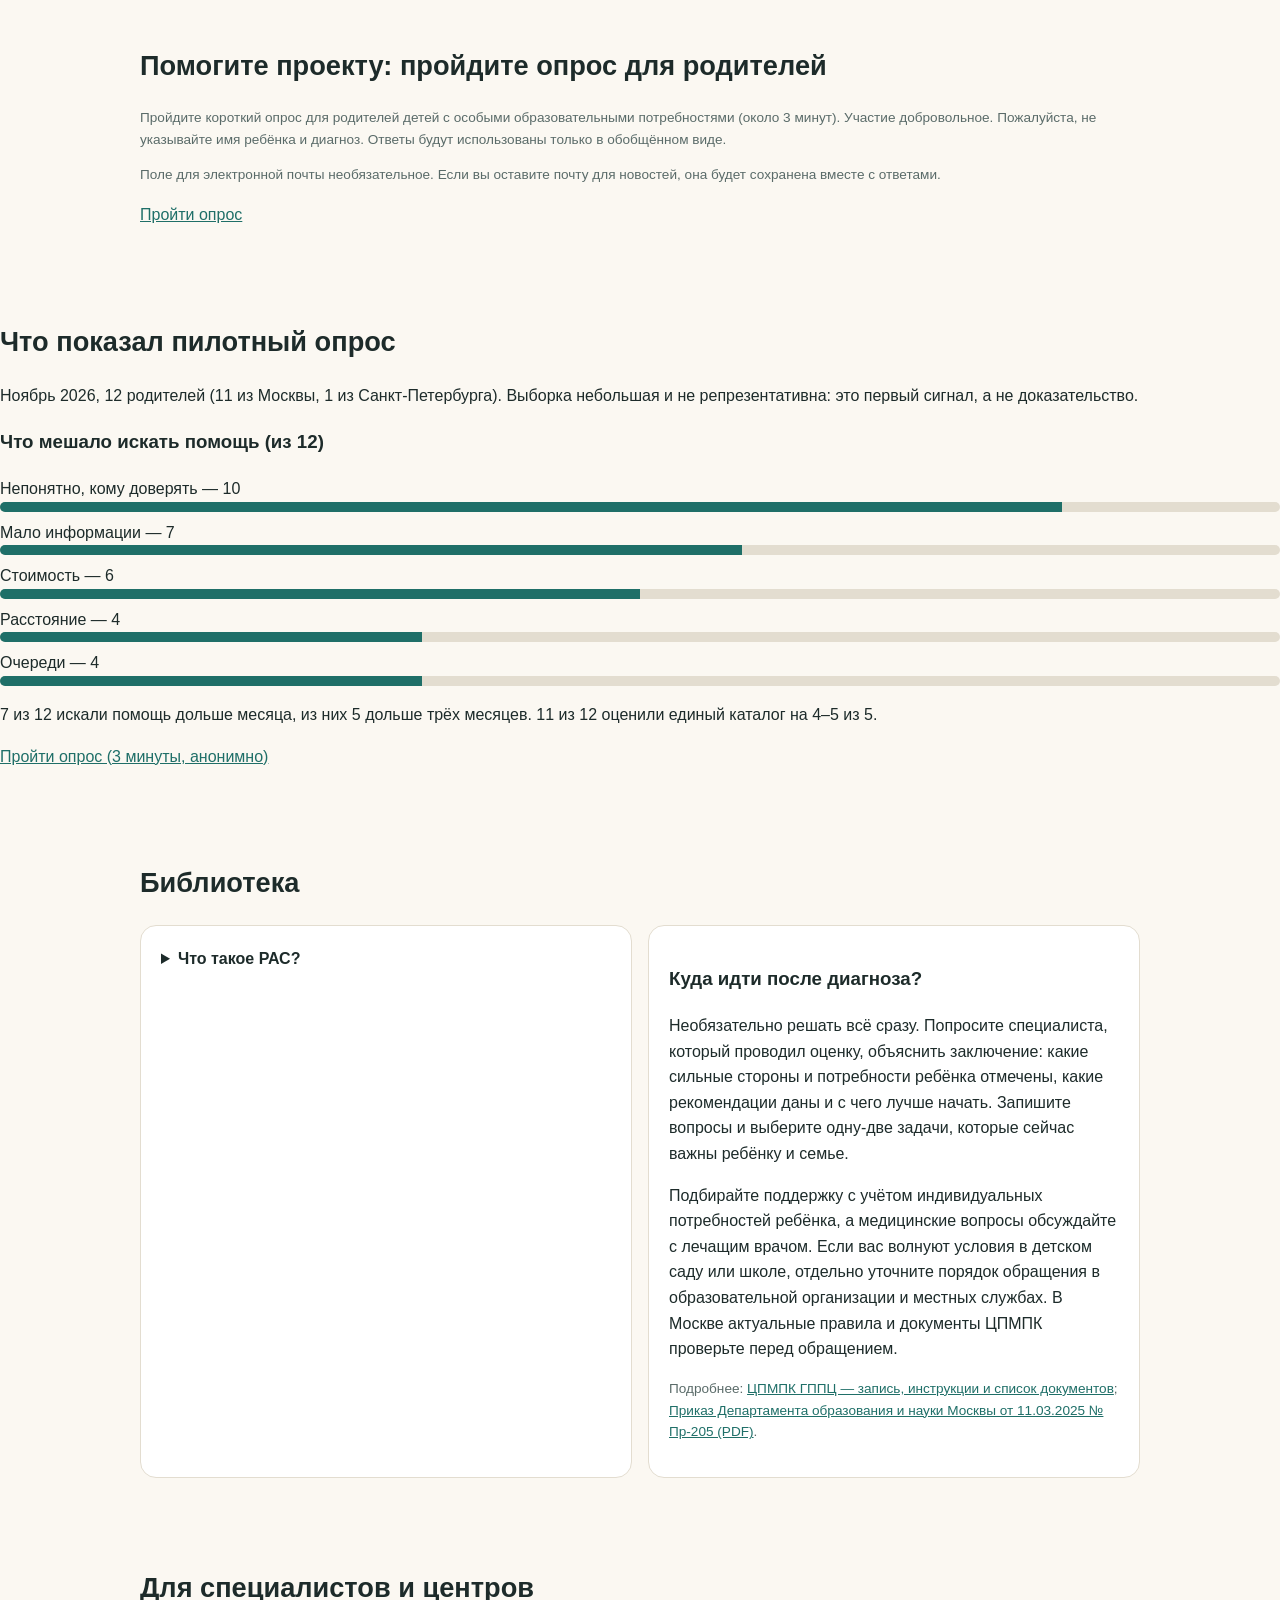
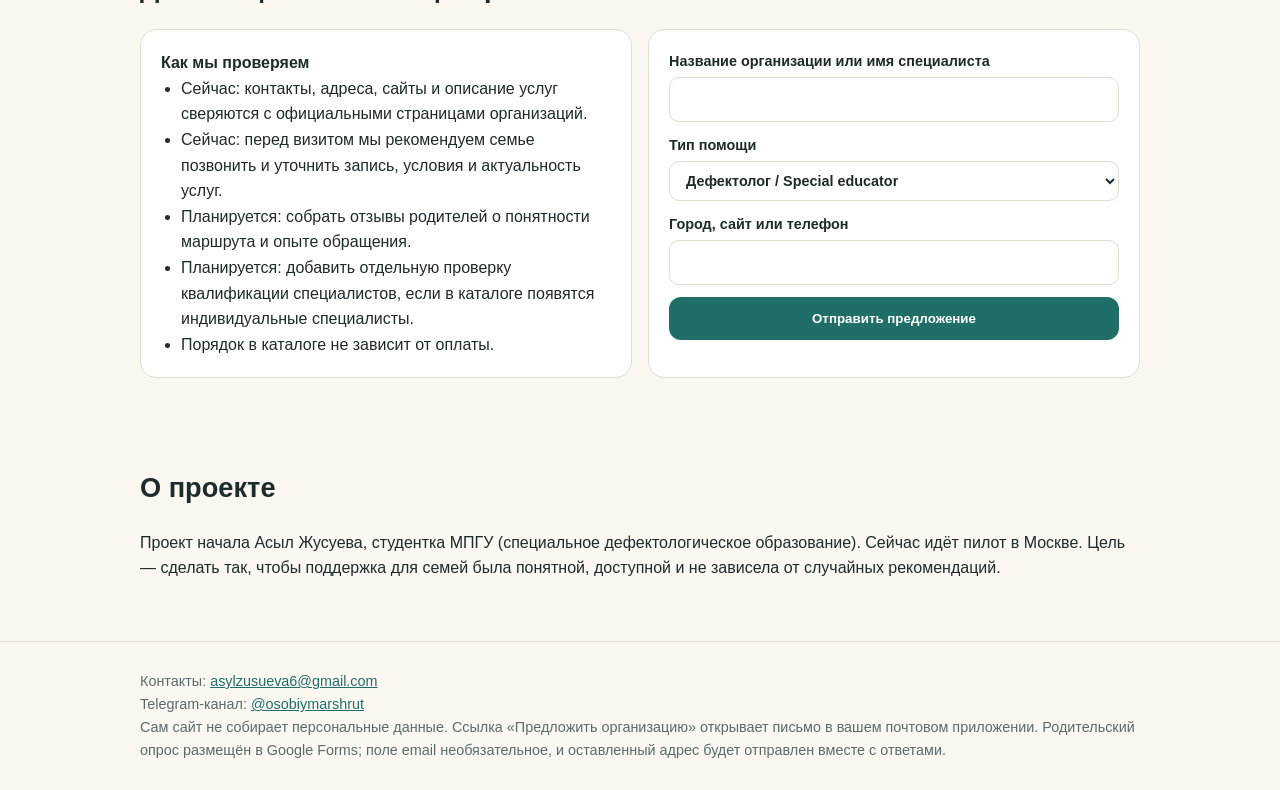
==== commit 8443ec46: "Update index.html" ====
--- a/index.html
+++ b/index.html
@@ -1,5 +1,11 @@
 <!DOCTYPE html>
 <html lang="ru">
+ <div class="om-tools">
+  <button id="a11y-large" class="om-tool" type="button" aria-pressed="false">A+</button>
+  <button id="a11y-contrast" class="om-tool" type="button" aria-pressed="false">
+    <span data-ru="Контраст" data-en="Contrast">Контраст</span>
+  </button>
+</div>
 <head>
 <meta name="description" content="Бесплатный навигатор для родителей детей с особыми образовательными потребностями: каталог организаций в Москве, библиотека, результаты пилотного опроса.">
 <meta property="og:title" content="Особый маршрут — навигатор для родителей">
@@ -124,6 +130,8 @@
     data-tags="Диагностика,Консультации,Психологическая помощь,Педагогическая помощь"
     data-tags-en="Assessment,Consultations,Psychological support,Educational support"
     data-search="РАС аутизм autism FRC">
+   <p><a href="https://yandex.ru/maps/?text=ул. Кашенкин Луг, д. 7, Москва" target="_blank" rel="noopener noreferrer"
+      data-ru="Как доехать ↗" data-en="Get directions ↗">Как доехать ↗</a></p>
   </article>
 
 <article class="card" data-org="frc-vlasova"
@@ -131,56 +139,76 @@
     data-tags="Образование,Школа,Детский сад,Психологическая помощь,Педагогическая помощь"
     data-tags-en="Education,School,Kindergarten,Psychological support,Educational support"
     data-age-min="3" data-age-max="18" data-search="РАС аутизм autism дошкольное отделение">
+ <p><a href="https://yandex.ru/maps/?text=ул.Архитектора Власова, д. 19, стр. 2, Москва" target="_blank" rel="noopener noreferrer"
+      data-ru="Как доехать ↗" data-en="Get directions ↗">Как доехать ↗</a></p>
   </article>
 
   <article class="card" data-org="gppc-kuzminki"
     data-okrug="ЮВАО" data-okrug-en="South-Eastern" data-district="Кузьминки"
     data-tags="Диагностика,Консультации,Психологическая помощь,Социальная помощь,Педагогическая помощь"
     data-tags-en="Assessment,Consultations,Psychological support,Social support,Educational support">
+   <p><a href="https://yandex.ru/maps/?text=Есенинский бульвар, д. 12, корп. 2, Москва" target="_blank" rel="noopener noreferrer"
+      data-ru="Как доехать ↗" data-en="Get directions ↗">Как доехать ↗</a></p>
     </article>
  <article class="card" data-org="solnechniy-mir"
     data-okrug="ЮВАО" data-okrug-en="South-Eastern" data-district="Нижегородский"
     data-tags="Реабилитация,Первичный осмотр,Социальная помощь"
     data-tags-en="Rehabilitation,Initial assessment,Social support"
     data-cost="mixed" data-search="абилитация первичный осмотр">
+  <p><a href="https://yandex.ru/maps/?text=ул. Нижегородская, д. 98, Москва" target="_blank" rel="noopener noreferrer"
+      data-ru="Как доехать ↗" data-en="Get directions ↗">Как доехать ↗</a></p>
   </article>
 <article class="card" data-org="kontakt-eniseyskaya"
     data-okrug="СВАО" data-okrug-en="North-Eastern" data-district="Бабушкинский"
     data-tags="Консультации" data-tags-en="Consultations"
     data-search="маршрут занятий РАС autism">
+ <p><a href="https://yandex.ru/maps/?text=ул. Енисейская, д. 28, корп. 2, Москва" target="_blank" rel="noopener noreferrer"
+      data-ru="Как доехать ↗" data-en="Get directions ↗">Как доехать ↗</a></p>
 </article>
    <article class="card" data-org="clp"
     data-okrug="ЮЗАО" data-okrug-en="South-Western" data-district="Ломоносовский, Коньково"
     data-tags="Психологическая помощь,Педагогическая помощь,Юридическая помощь"
     data-tags-en="Psychological support,Educational support,Legal support"
     data-search="ЦЛП Университет Коньково">
+    <p><a href="https://yandex.ru/maps/?text=ул. Профсоюзная, д. 136, корп. 5, Москва" target="_blank" rel="noopener noreferrer"
+      data-ru="Как доехать ↗" data-en="Get directions ↗">Как доехать ↗</a></p>
 </article>
    <article class="card" data-org="npc-suhareva"
     data-tags="Диагностика,Медицинская помощь,Консультации,Психологическая помощь,Педагогическая помощь"
     data-tags-en="Assessment,Medical care,Consultations,Psychological support,Educational support"
     data-search="психиатр дефектолог амбулаторная помощь">
+    <p><a href="https://yandex.ru/maps/?text=ул. 5-й Донской проезд, д. 21А, Москва" target="_blank" rel="noopener noreferrer"
+      data-ru="Как доехать ↗" data-en="Get directions ↗">Как доехать ↗</a></p>
 </article>
 <article class="card" data-org="ikp-pogodinskaya"
     data-okrug="ЦАО" data-okrug-en="Central" data-district="Хамовники"
     data-tags="Диагностика,Консультации,Образовательный маршрут"
     data-tags-en="Assessment,Consultations,Education planning"
     data-search="ИКП готовность к школе образовательный маршрут">
+ <p><a href="https://yandex.ru/maps/?text=ул. Погодинская, д. 8/1, Москва" target="_blank" rel="noopener noreferrer"
+      data-ru="Как доехать ↗" data-en="Get directions ↗">Как доехать ↗</a></p>
 </article>
 <article class="card" data-org="yarkiy-mir"
     data-okrug="ЮВАО" data-okrug-en="South-Eastern" data-district="Нижегородский"
     data-tags="Занятия,Развитие речи" data-tags-en="Classes,Speech development"
     data-search="речь общение самостоятельность">
+ <p><a href="https://yandex.ru/maps/?text=ул. Смирновская, д. 4А, стр. 3, Москва" target="_blank" rel="noopener noreferrer"
+      data-ru="Как доехать ↗" data-en="Get directions ↗">Как доехать ↗</a></p>
 </article>
 <article class="card" data-org="koala-kurkino"
     data-okrug="СЗАО" data-okrug-en="North-Western" data-district="Куркино"
     data-tags="Раннее вмешательство,Логопед,Нейропсихолог"
     data-tags-en="Early intervention,Speech therapy,Neuropsychology"
     data-search="АВА Денверская модель нейропсихолог KOALA">
+ <p><a href="https://yandex.ru/maps/?text=ул. Ландышевая, д. 14, Москва" target="_blank" rel="noopener noreferrer"
+      data-ru="Как доехать ↗" data-en="Get directions ↗">Как доехать ↗</a></p>
 </article>
  <article class="card" data-org="im-voronyata"
     data-okrug="ЦАО" data-okrug-en="Central" data-district="Мещанский"
     data-tags="Детский сад,Занятия" data-tags-en="Kindergarten,Classes"
     data-age-min="4" data-age-max="8" data-search="групповая программа диагностическое занятие">
+  <p><a href="https://yandex.ru/maps/?text=ул. проспект Мира, д. 16, стр. 2, Москва" target="_blank" rel="noopener noreferrer"
+      data-ru="Как доехать ↗" data-en="Get directions ↗">Как доехать ↗</a></p>
 </article>
 </div>
  <div class="om-route" id="route">
@@ -210,6 +238,41 @@
 <div style="width:100%;height:450px;overflow:hidden;border-radius:16px;">
 <script type="text/javascript" charset="utf-8" async src="https://api-maps.yandex.ru/services/constructor/1.0/js/?um=constructor%3A5fd80a9a4d7dda465474ad580f74e5d1378472efde8ef8653be5f6458a5079dd&amp;width=100%25&amp;height=450&amp;lang=ru_RU&amp;scroll=true"></script>
 </div>
+ <section id="checklist"><div class="wrap">
+  <h2 data-ru="Памятка для семьи" data-en="Checklist for families">Памятка для семьи</h2>
+  <p class="note" data-ru="Коротко о том, что подготовить к первому обращению. Это не замена консультации специалиста."
+     data-en="A short guide to preparing for your first visit. Not a substitute for professional advice.">
+    Коротко о том, что подготовить к первому обращению. Это не замена консультации специалиста.</p>
+  <div class="grid">
+    <div class="card">
+      <b data-ru="Что взять с собой" data-en="What to bring">Что взять с собой</b>
+      <ul class="chk">
+        <li data-ru="Документы ребёнка и родителя" data-en="Child's and parent's documents">Документы ребёнка и родителя</li>
+        <li data-ru="Медицинскую карту и заключения" data-en="Medical records and reports">Медицинскую карту и заключения</li>
+        <li data-ru="Результаты предыдущих обследований" data-en="Previous assessment results">Результаты предыдущих обследований</li>
+        <li data-ru="Список вопросов специалисту" data-en="A list of questions">Список вопросов специалисту</li>
+      </ul>
+    </div>
+    <div class="card">
+      <b data-ru="Что спросить на приёме" data-en="What to ask">Что спросить на приёме</b>
+      <ul class="chk">
+        <li data-ru="Какие услуги доступны именно по этому адресу?" data-en="Which services are available at this address?">Какие услуги доступны именно по этому адресу?</li>
+        <li data-ru="Нужна ли запись и сколько длится ожидание?" data-en="Is an appointment needed and how long is the wait?">Нужна ли запись и сколько длится ожидание?</li>
+        <li data-ru="Что бесплатно, что платно и на какой срок?" data-en="What is free, what is paid, and for how long?">Что бесплатно, что платно и на какой срок?</li>
+        <li data-ru="Какой документ выдадут по итогам?" data-en="Which document will be issued afterwards?">Какой документ выдадут по итогам?</li>
+      </ul>
+    </div>
+    <div class="card">
+      <b data-ru="Что помнить" data-en="What to remember">Что помнить</b>
+      <ul class="chk">
+        <li data-ru="Диагноз оценивает специалист, а не каталог" data-en="A diagnosis is made by a specialist, not by a catalog">Диагноз оценивает специалист, а не каталог</li>
+        <li data-ru="Поддержка подбирается под ребёнка" data-en="Support is chosen for the child">Поддержка подбирается под ребёнка</li>
+        <li data-ru="Информацию можно уточнить повторно" data-en="You can re-check information">Информацию можно уточнить повторно</li>
+        <li data-ru="Один маршрут — не единственный вариант" data-en="One route is not the only option">Один маршрут — не единственный вариант</li>
+      </ul>
+    </div>
+  </div>
+</div></section>
 <p class="note">Перед визитом позвоните и уточните, подходит ли организация для вашего запроса и нужна ли запись.</p>
 <section id="survey"><div class="wrap">
   <h2 data-ru="Помогите проекту: пройдите опрос для родителей" data-en="Help the project: take the parent survey">Помогите проекту: пройдите опрос для родителей</h2>
@@ -248,11 +311,10 @@
   <div class="wrap">
     <h2 data-ru="Библиотека" data-en="Library">Библиотека</h2>
     <div class="grid">
-      <article class="card">
-<h3 data-ru="Что такое РАС?" data-en="What is autism spectrum disorder (ASD)?">Что такое РАС?</h3>
-<p data-ru="Расстройство аутистического спектра (РАС) — группа состояний, связанных с особенностями развития мозга. РАС может проявляться в особенностях общения и взаимодействия, повторяющихся действиях или интересах. У некоторых людей бывают необычные реакции на звуки, свет, запахи, вкус или прикосновения." data-en="Autism spectrum disorder (ASD) is a group of conditions related to differences in brain development. ASD may involve differences in communication and social interaction, as well as repetitive behaviors or interests. Some people react unusually to sounds, light, smells, tastes, or touch.">Расстройство аутистического спектра (РАС) — группа состояний, связанных с особенностями развития мозга. РАС может проявляться в особенностях общения и взаимодействия, повторяющихся действиях или интересах. У некоторых людей бывают необычные реакции на звуки, свет, запахи, вкус или прикосновения.</p>        <p data-ru="Люди с РАС очень разные: их способности, интересы и потребность в поддержке индивидуальны и могут меняться со временем. Диагноз оценивает специалист, учитывая историю развития и поведение. Эта статья даёт общее представление и не заменяет консультацию." data-en="Every person with ASD is different: their abilities, interests, and support needs are individual and may change over time. A diagnosis is made by a qualified professional who considers the person’s developmental history and behavior. This article provides general information and does not replace a professional consultation.">Люди с РАС очень разные: их способности, интересы и потребность в поддержке индивидуальны и могут меняться со временем. Диагноз оценивает специалист, учитывая историю развития и поведение. Эта статья даёт общее представление и не заменяет консультацию.</p>
-   <p class="note"><span data-ru="Подробнее:" data-en="Learn more:">Подробнее:</span> <a href="https://www.who.int/ru/news-room/fact-sheets/detail/autism-spectrum-disorders" target="_blank" rel="noopener" data-ru="ВОЗ — «Аутизм»" data-en="WHO — Autism fact sheet (in Russian)">ВОЗ — «Аутизм»</a>; <a href="https://www.cdc.gov/autism/hcp/diagnosis/index.html" target="_blank" rel="noopener" data-ru="CDC — диагностика РАС (англ.)" data-en="CDC — Diagnosing autism">CDC — диагностика РАС (англ.)</a>.</p> 
-      </article>
+     <details class="card">
+  <summary><b data-ru="Что такое РАС?" data-en="What is ASD?">Что такое РАС?</b></summary>
+  <p>Расстройство аутистического спектра…</p>
+</details>
 
       <article class="card">
       <h3 data-ru="Куда идти после диагноза?" data-en="Where to go after a diagnosis?">Куда идти после диагноза?</h3>
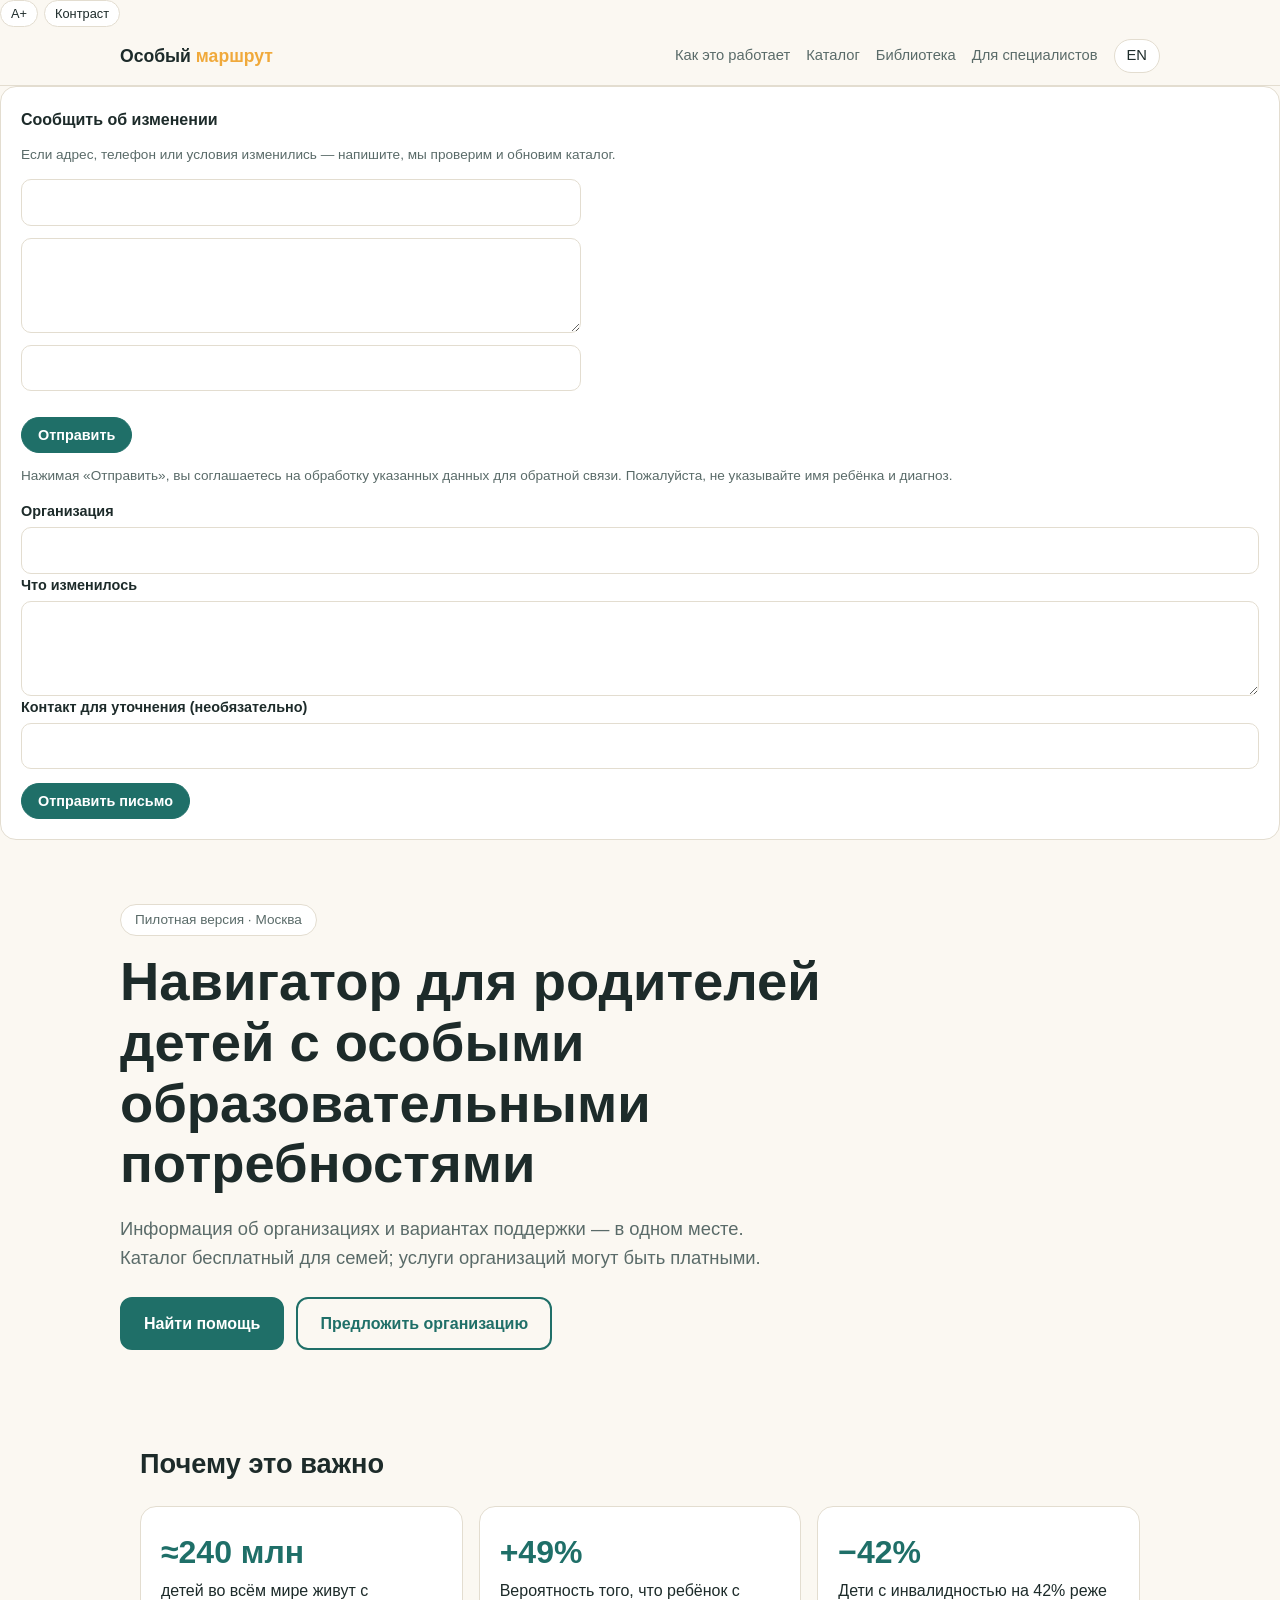
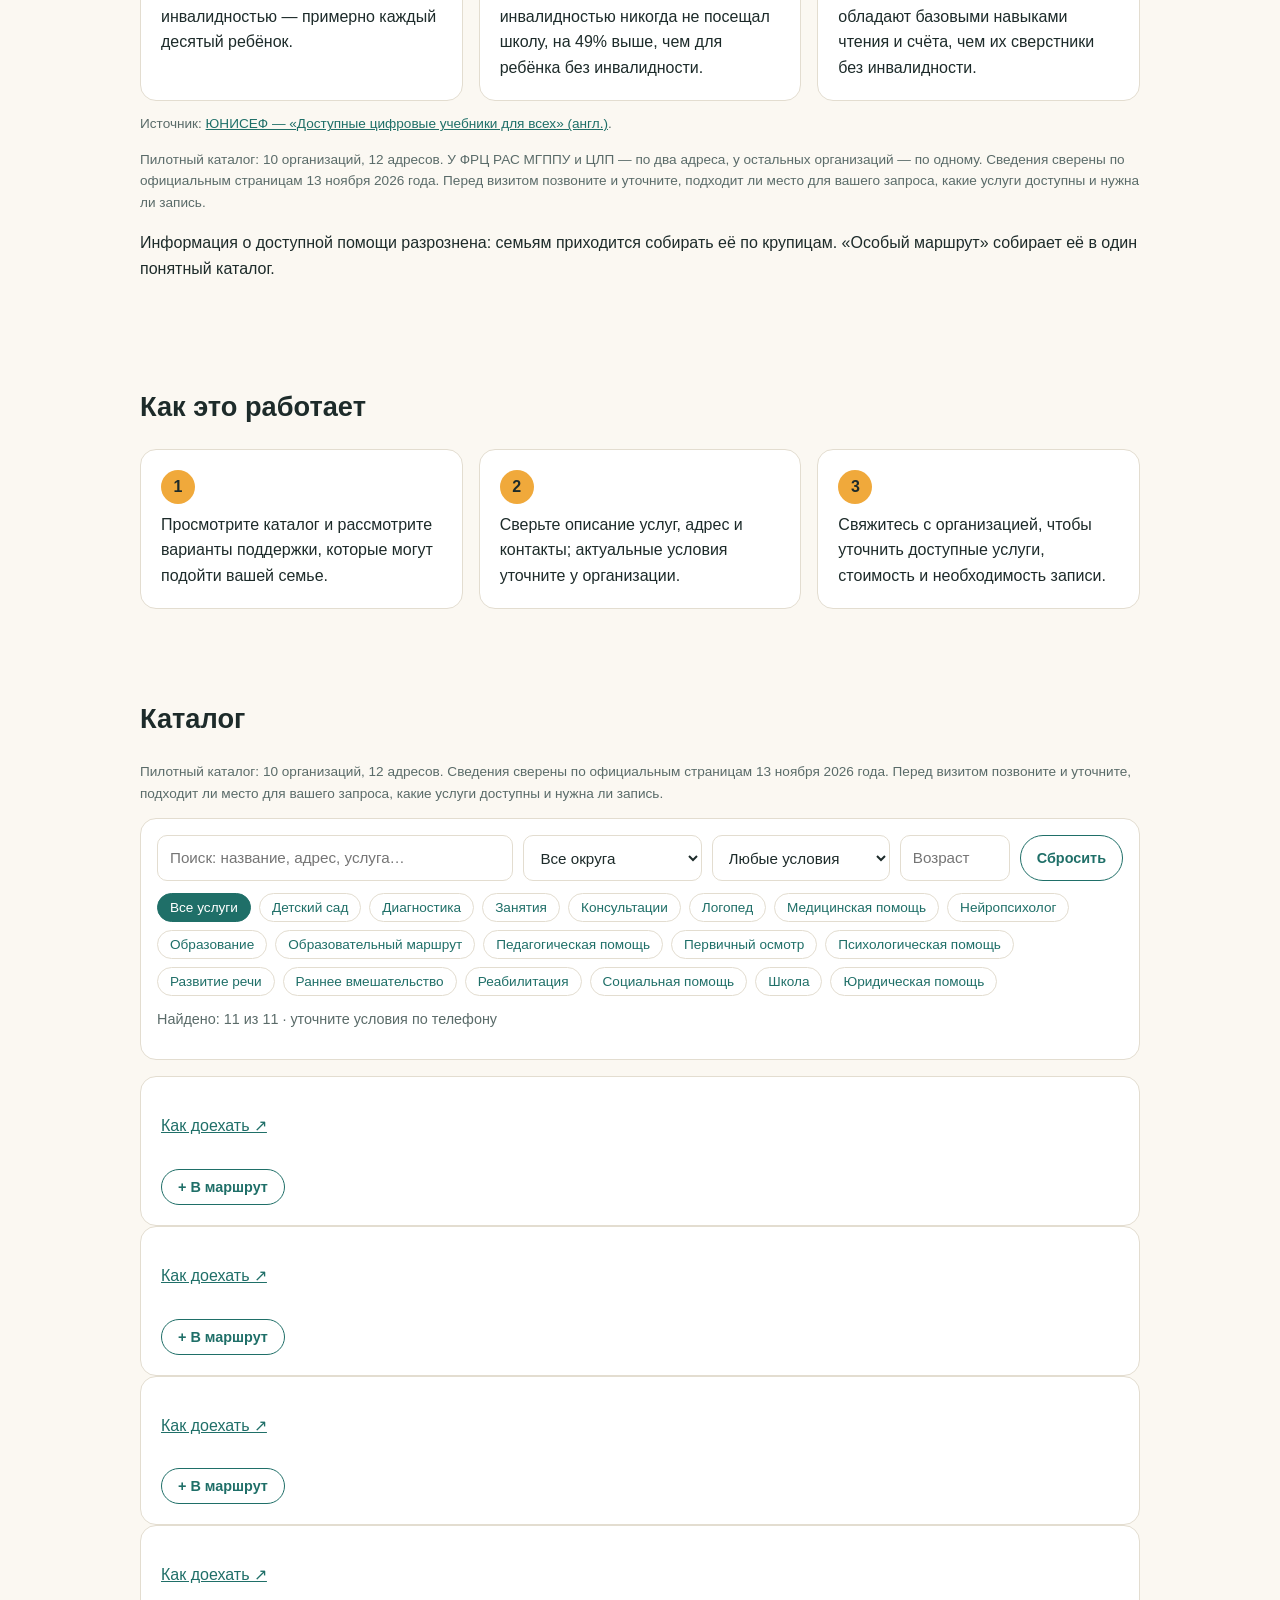
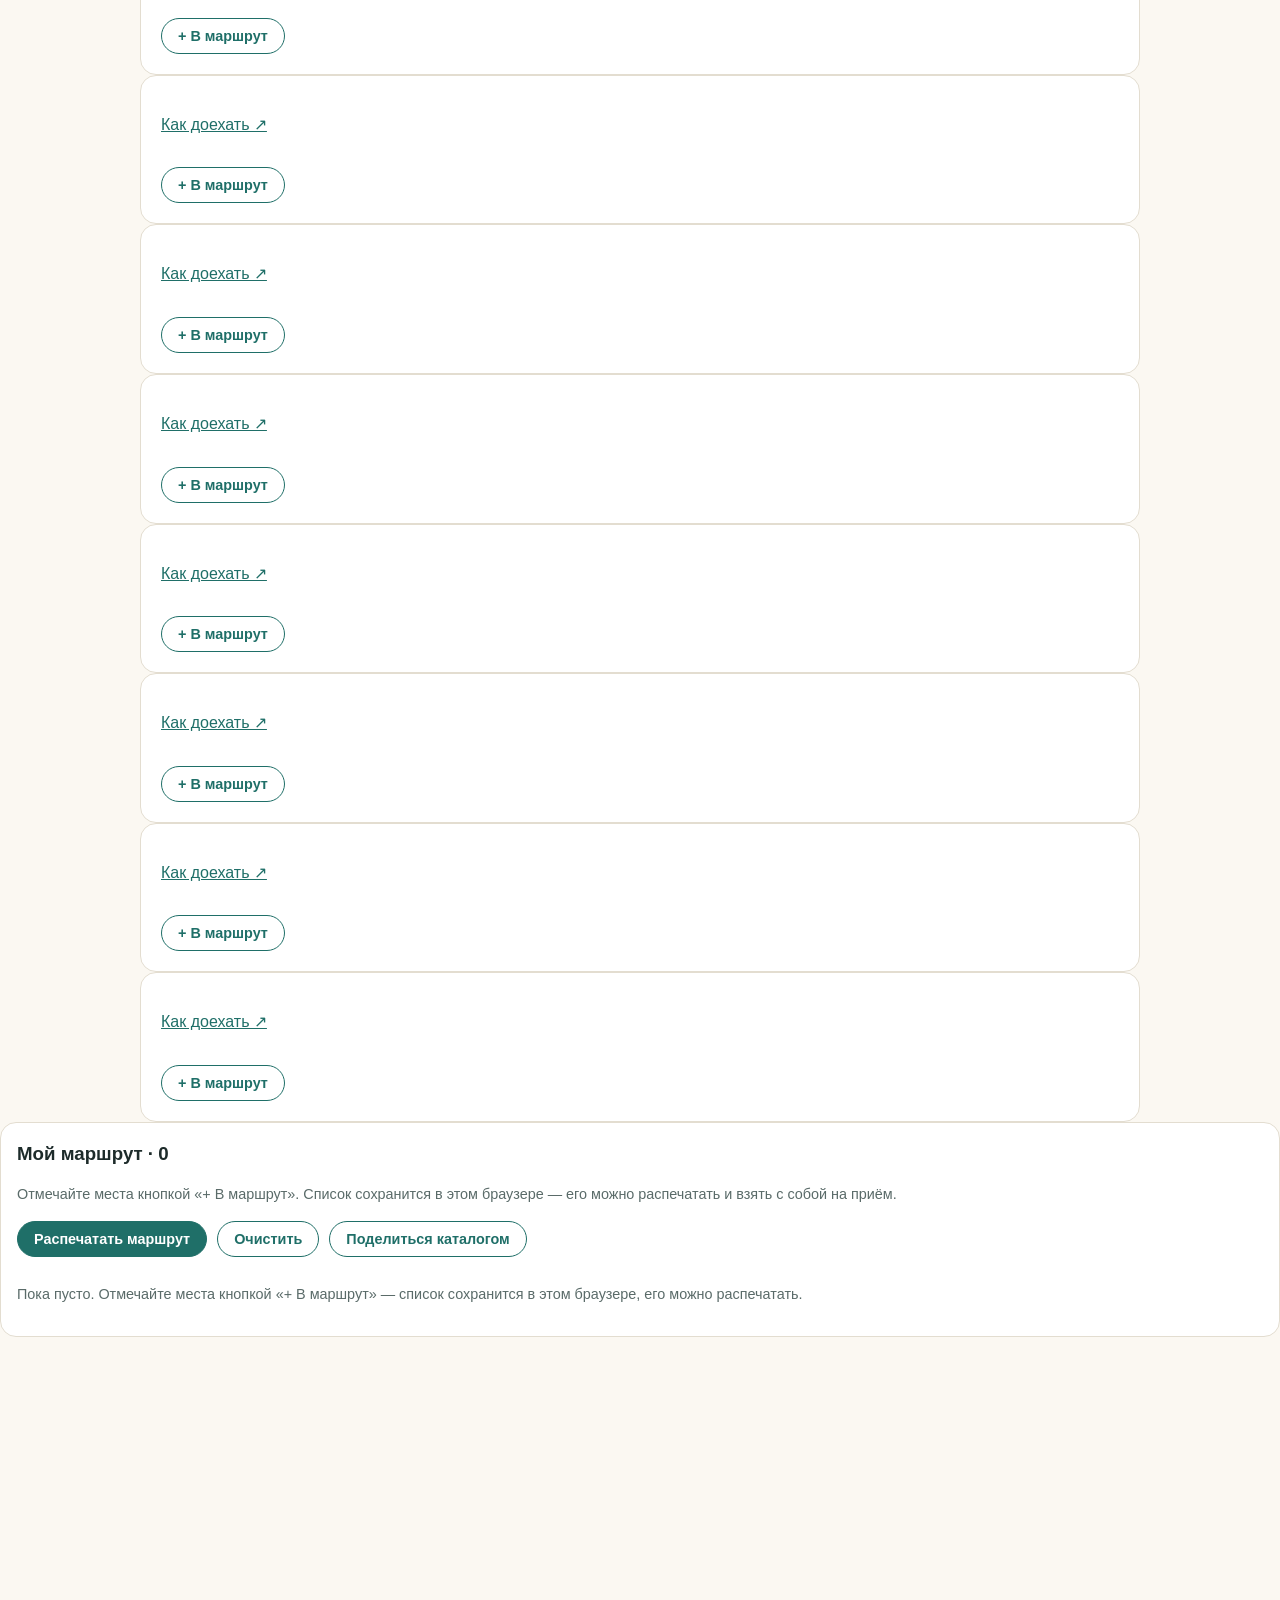
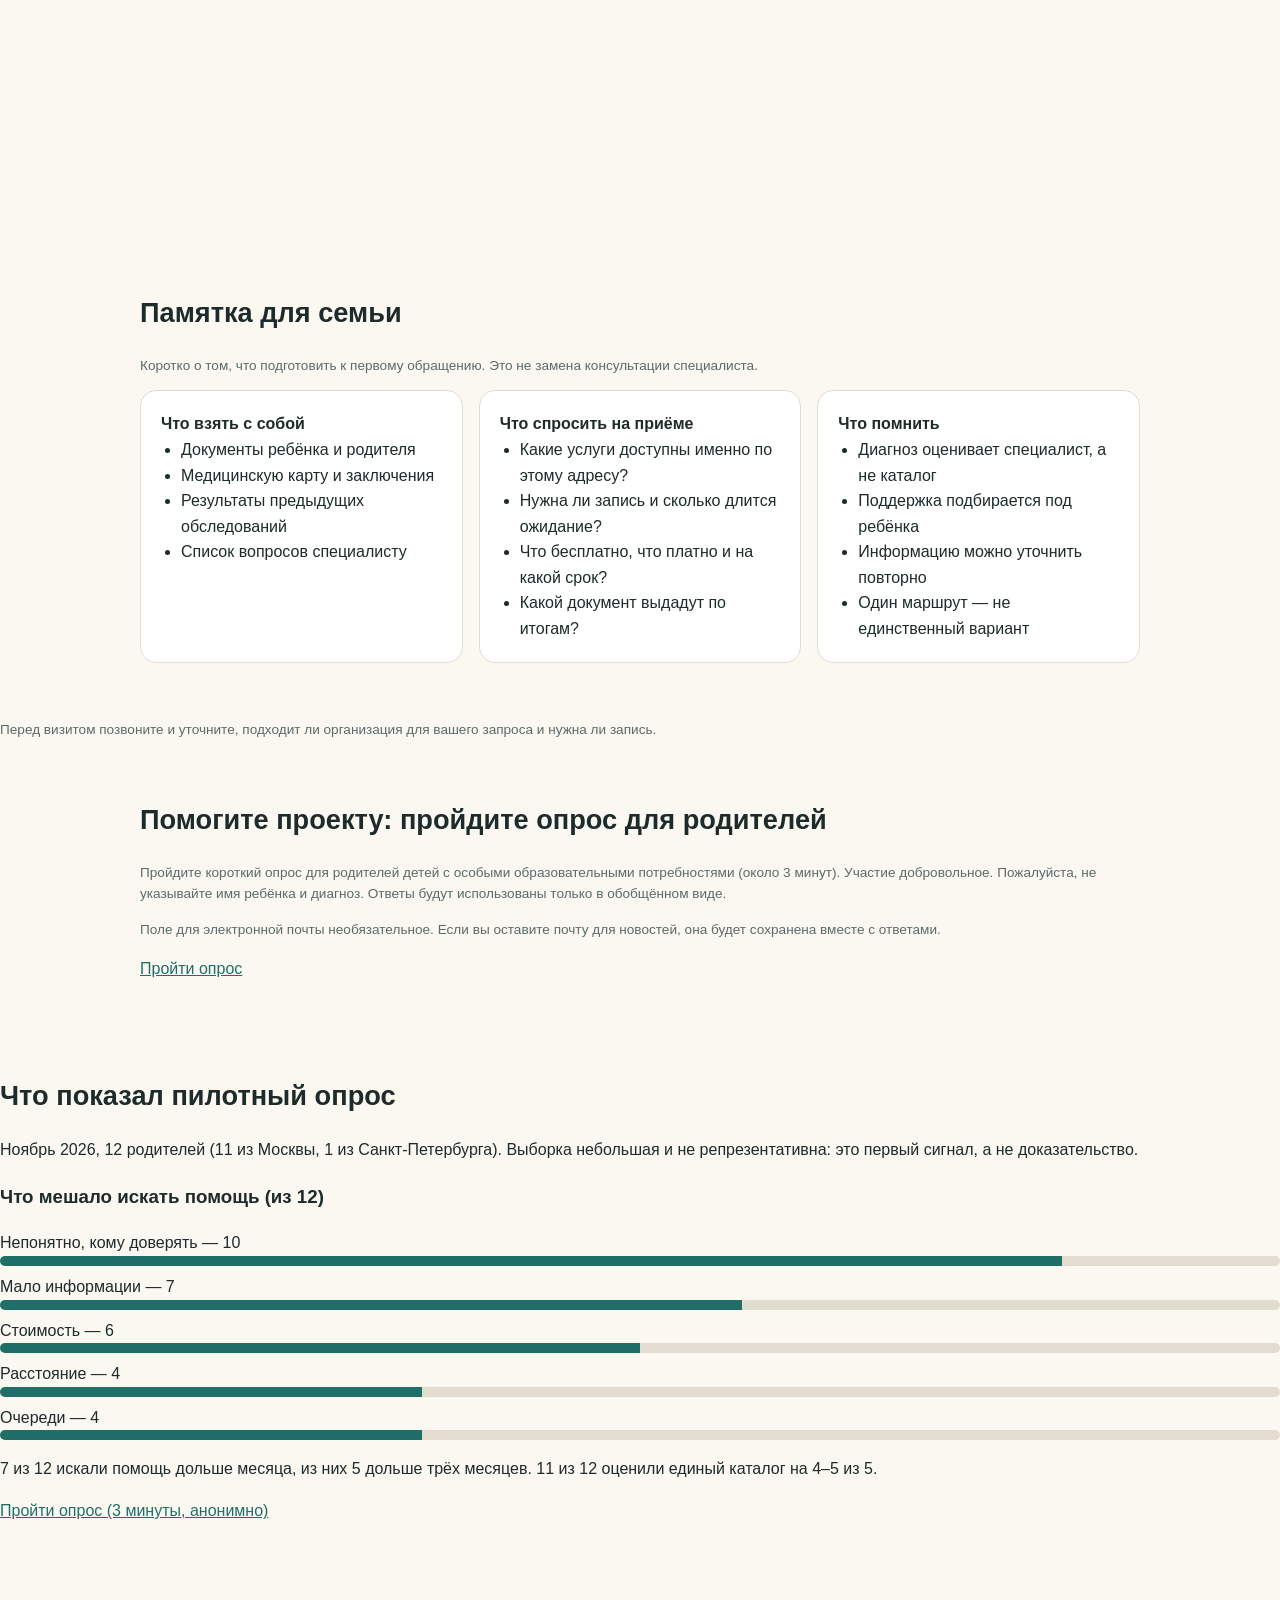
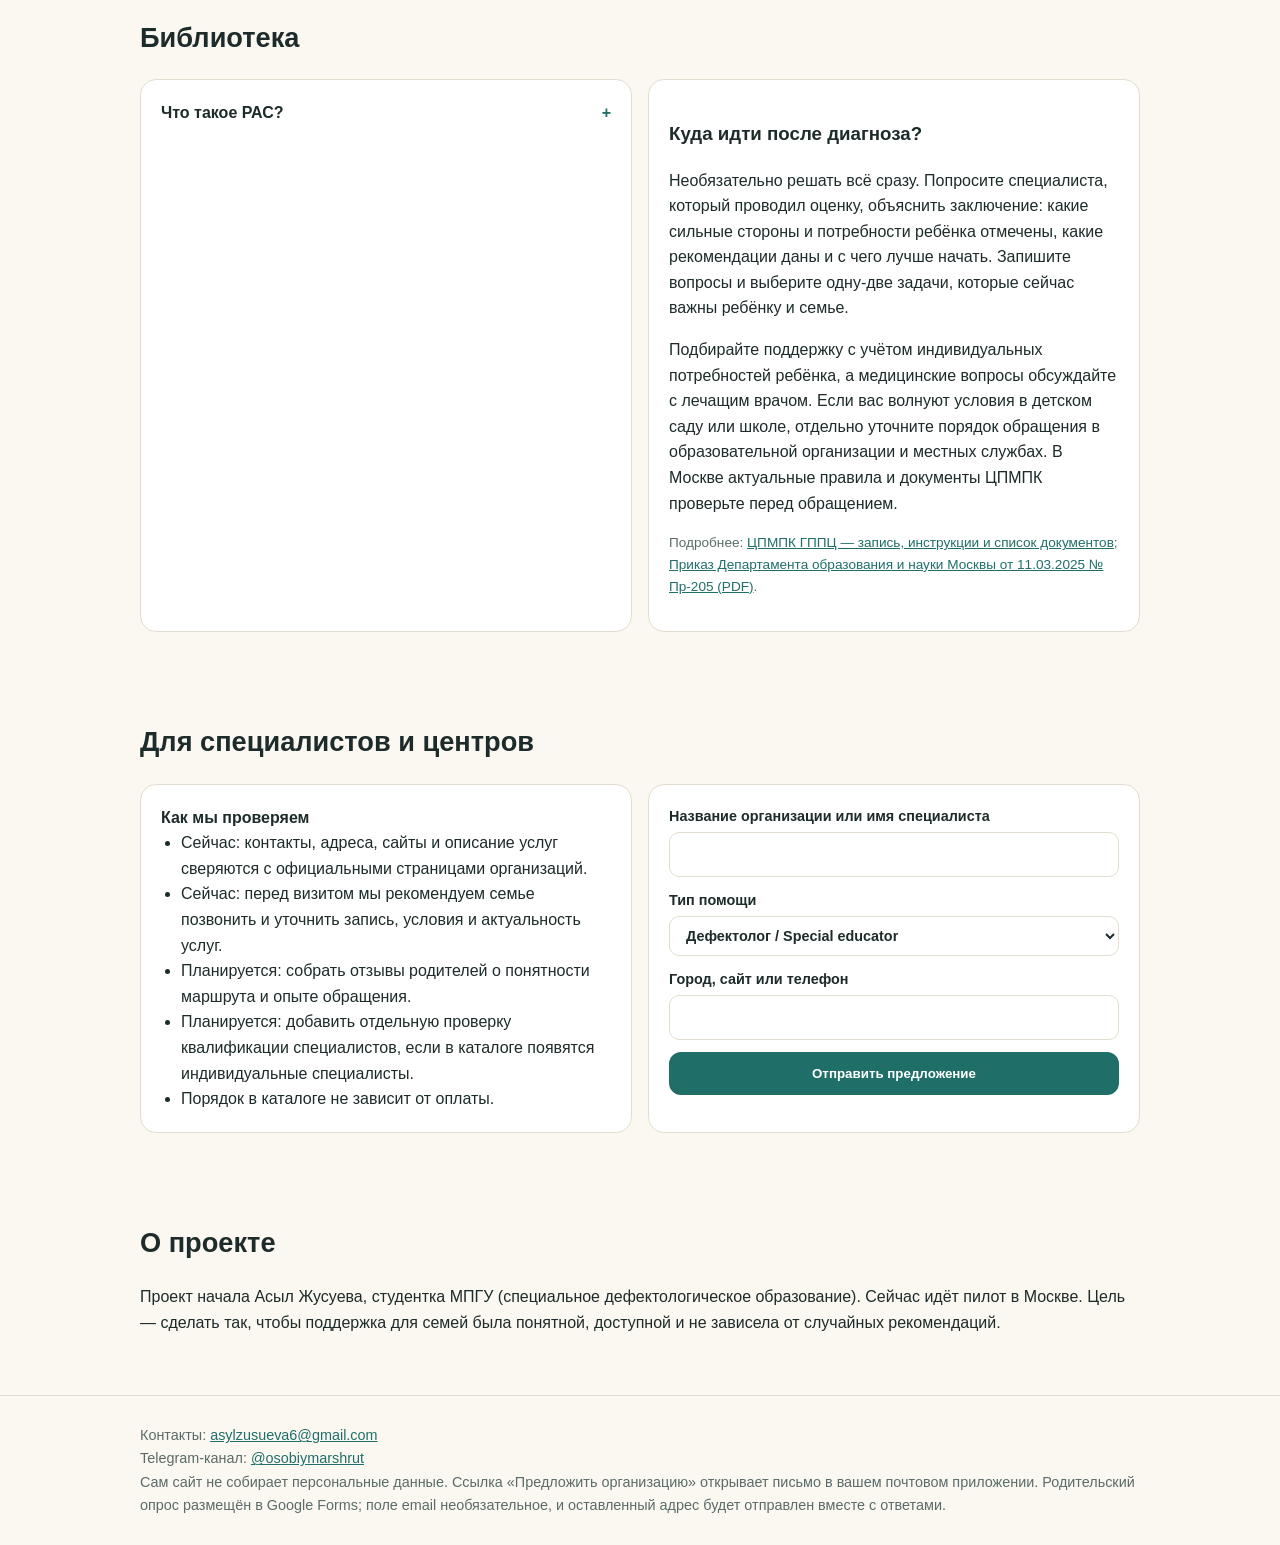
==== commit 70b25d5c: "Update index.html" ====
--- a/index.html
+++ b/index.html
@@ -17,6 +17,13 @@
 :root{--bg:#fbf8f2;--card:#fff;--ink:#1d2b2a;--muted:#5a6b69;--brand:#1f6f68;--brand-ink:#fff;--accent:#f0a93b;--line:#e3ddd0;box-sizing:border-box;padding-top:env(safe-area-inset-top,0px);padding-bottom:env(safe-area-inset-bottom,0px)}
 @media (prefers-color-scheme:dark){:root:not([data-theme="light"]){--bg:#121a19;--card:#1b2625;--ink:#eef3f1;--muted:#a3b3b0;--brand:#4fb8ae;--brand-ink:#0c1f1d;--accent:#f0b24f;--line:#2c3b39}}
 :root[data-theme="dark"]{--bg:#121a19;--card:#1b2625;--ink:#eef3f1;--muted:#a3b3b0;--brand:#4fb8ae;--brand-ink:#0c1f1d;--accent:#f0b24f;--line:#2c3b39}
+ document.getElementById('report').addEventListener('submit', function (ev) {
+  ev.preventDefault();
+  var f = ev.target;
+  var body = 'Организация: ' + f.o.value + '\nЧто изменилось: ' + f.m.value + '\nКонтакт: ' + (f.c.value || 'не указан');
+  location.href = 'mailto:asylzusueva6@gmail.com?subject=' +
+    encodeURIComponent('Особый маршрут: уточнение данных') + '&body=' + encodeURIComponent(body);
+});
 html{scroll-padding-top:env(safe-area-inset-top,0px);scroll-behavior:smooth}
 *,*::before,*::after{box-sizing:border-box}
 body{margin:0;background:var(--bg);color:var(--ink);font-family:Manrope,"Segoe UI",Arial,sans-serif;line-height:1.6}
@@ -66,7 +73,40 @@
     <button class="lang" id="lang" type="button" aria-label="Language">EN</button>
   </nav>
 </div></header>
-
+<div class="card">
+  <b data-ru="Сообщить об изменении" data-en="Report a change">Сообщить об изменении</b>
+  <p class="note" data-ru="Если адрес, телефон или условия изменились — напишите, мы проверим и обновим каталог."
+     data-en="If an address, phone number or conditions changed, tell us and we will verify and update.">
+    Если адрес, телефон или условия изменились — напишите, мы проверим и обновим каталог.</p>
+  <form action="https://formspree.io/f/https://formspree.io/f/mgakqllj" method="POST">
+  <input class="om-field" type="text" name="organization" required
+         data-ru-ph="Организация" data-en-ph="Organization">
+  <textarea class="om-field" name="message" rows="3" required minlength="10"
+            data-ru-ph="Что изменилось" data-en-ph="What changed"></textarea>
+  <input class="om-field" type="email" name="_replyto"
+         data-ru-ph="Ваш e-mail (необязательно)" data-en-ph="Your email (optional)">
+  <input type="hidden" name="_subject" value="Особый маршрут: уточнение данных">
+  <div class="om-btn-row">
+    <button class="om-btn" type="submit"><span data-ru="Отправить" data-en="Send">Отправить</span></button>
+  </div>
+</form>
+ <p class="note" data-ru="Нажимая «Отправить», вы соглашаетесь на обработку указанных данных для обратной связи. Пожалуйста, не указывайте имя ребёнка и диагноз."
+   data-en="By submitting, you agree to the processing of the provided data for feedback purposes. Please do not include the child's name or diagnosis.">
+  Нажимая «Отправить», вы соглашаетесь на обработку указанных данных для обратной связи. Пожалуйста, не указывайте имя ребёнка и диагноз.</p>
+    <label><span data-ru="Организация" data-en="Organization">Организация</span>
+      <input class="om-field" name="o" required>
+    </label>
+    <label><span data-ru="Что изменилось" data-en="What changed">Что изменилось</span>
+      <textarea class="om-field" name="m" rows="3" required minlength="10"></textarea>
+    </label>
+    <label><span data-ru="Контакт для уточнения (необязательно)" data-en="Contact (optional)">Контакт для уточнения (необязательно)</span>
+      <input class="om-field" name="c">
+    </label>
+    <div class="om-btn-row">
+      <button class="om-btn" type="submit"><span data-ru="Отправить письмо" data-en="Send email">Отправить письмо</span></button>
+    </div>
+  </form>
+</div>
 <main id="top">
 <div class="wrap hero">
   <span class="kick" data-ru="Пилотная версия · Москва" data-en="Pilot version · Moscow">Пилотная версия · Москва</span>
@@ -305,7 +345,7 @@
     <div style="height:10px;background:#e3ddd0;border-radius:6px;overflow:hidden"><div style="width:33%;height:100%;background:#1f6f68"></div></div>
   </div>
   <p data-ru="7 из 12 искали помощь дольше месяца, из них 5 дольше трёх месяцев. 11 из 12 оценили единый каталог на 4–5 из 5." data-en="7 of 12 searched for help for more than a month, 5 of them for over three months. 11 of 12 rated a single catalog 4–5 out of 5.">7 из 12 искали помощь дольше месяца, из них 5 дольше трёх месяцев. 11 из 12 оценили единый каталог на 4–5 из 5.</p>
-  <p><a href="ВСТАВЬТЕ_ССЫЛКУ" target="_blank" rel="noopener" data-ru="Пройти опрос (3 минуты, анонимно)" data-en="Take the survey (3 minutes, anonymous)">Пройти опрос (3 минуты, анонимно)</a></p>
+  <p><a href="https://forms.gle/DDDPxhcRuimxTaWK6" target="_blank" rel="noopener" data-ru="Пройти опрос (3 минуты, анонимно)" data-en="Take the survey (3 minutes, anonymous)">Пройти опрос (3 минуты, анонимно)</a></p>
 </section>
   <section id="library">
   <div class="wrap">
--- a/assets/catalog.css
+++ b/assets/catalog.css
@@ -286,4 +286,22 @@
     transition: none;
   }
 }
-
+details.card summary {
+  cursor: pointer;
+  list-style: none;
+}
+
+details.card summary::-webkit-details-marker {
+  display: none;
+}
+
+details.card summary::after {
+  content: "+";
+  float: right;
+  color: var(--brand);
+  font-weight: 700;
+}
+
+details.card[open] summary::after {
+  content: "–";
+}
